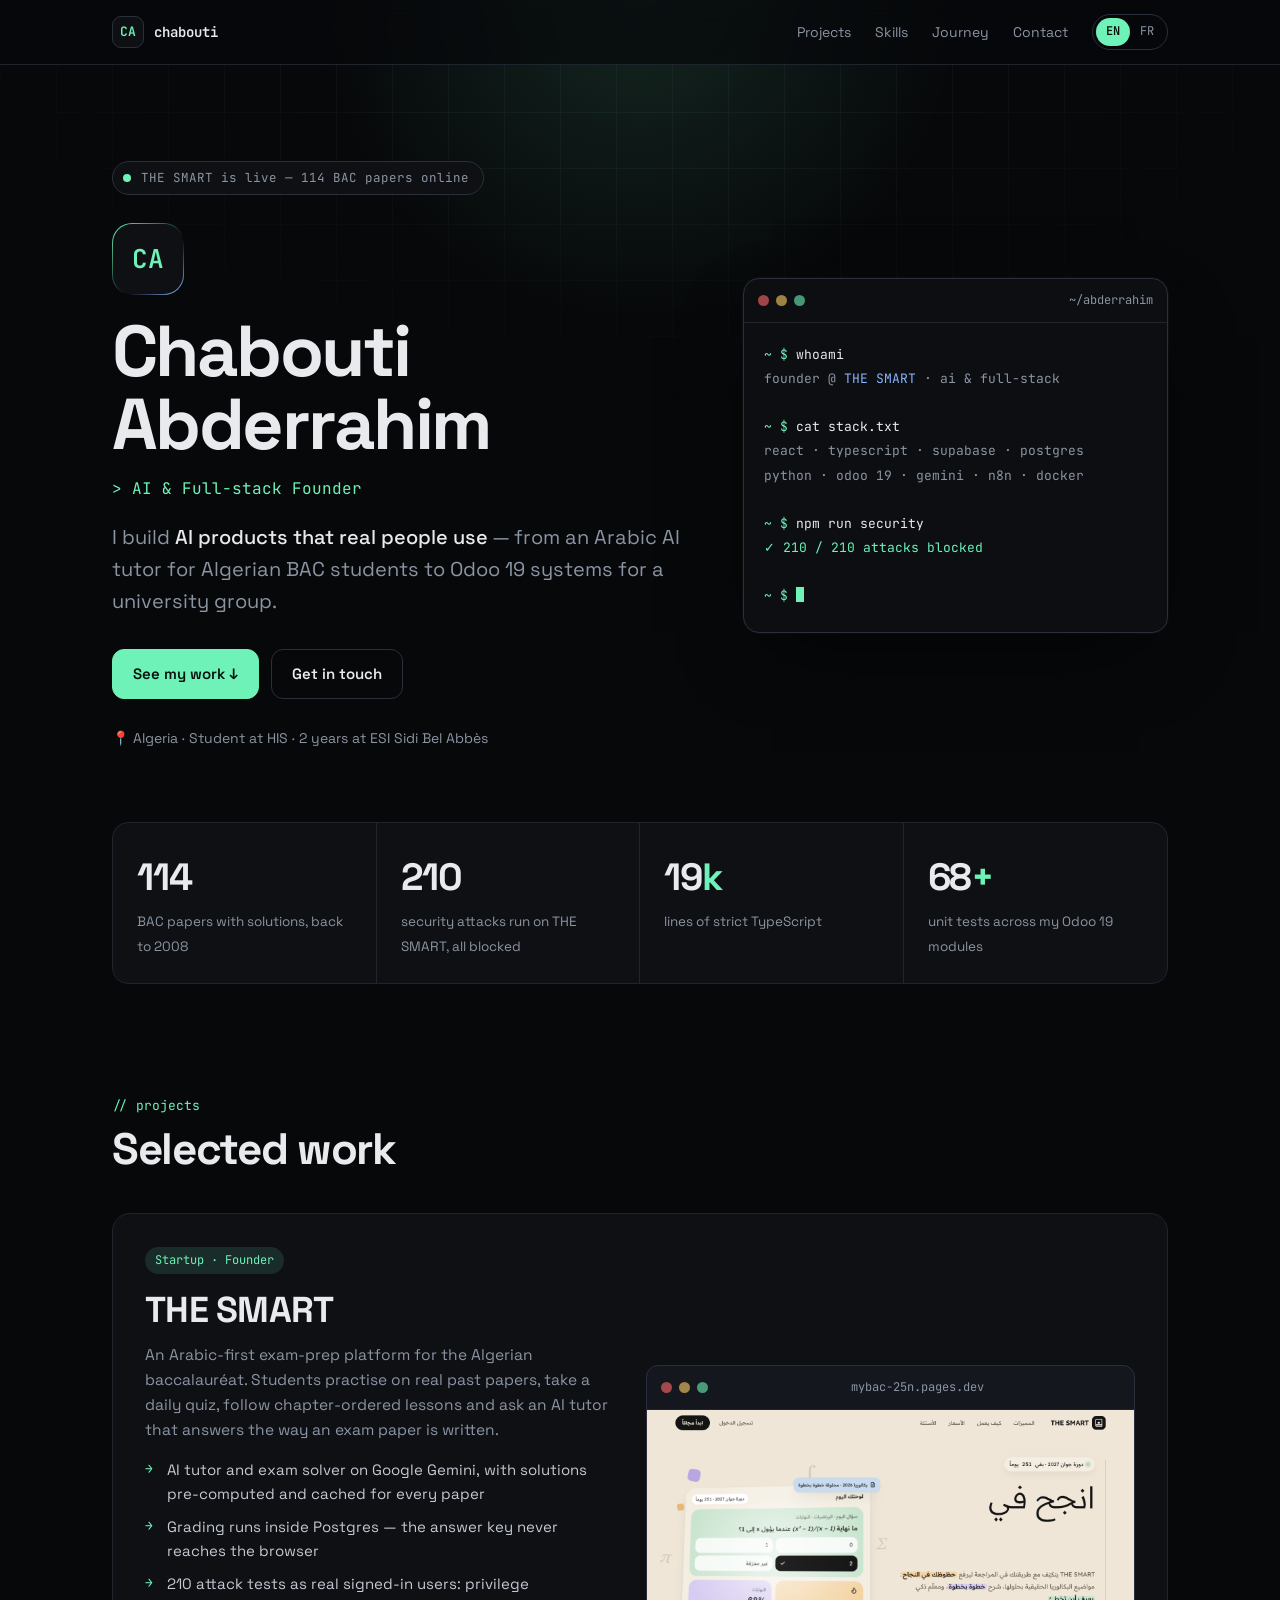
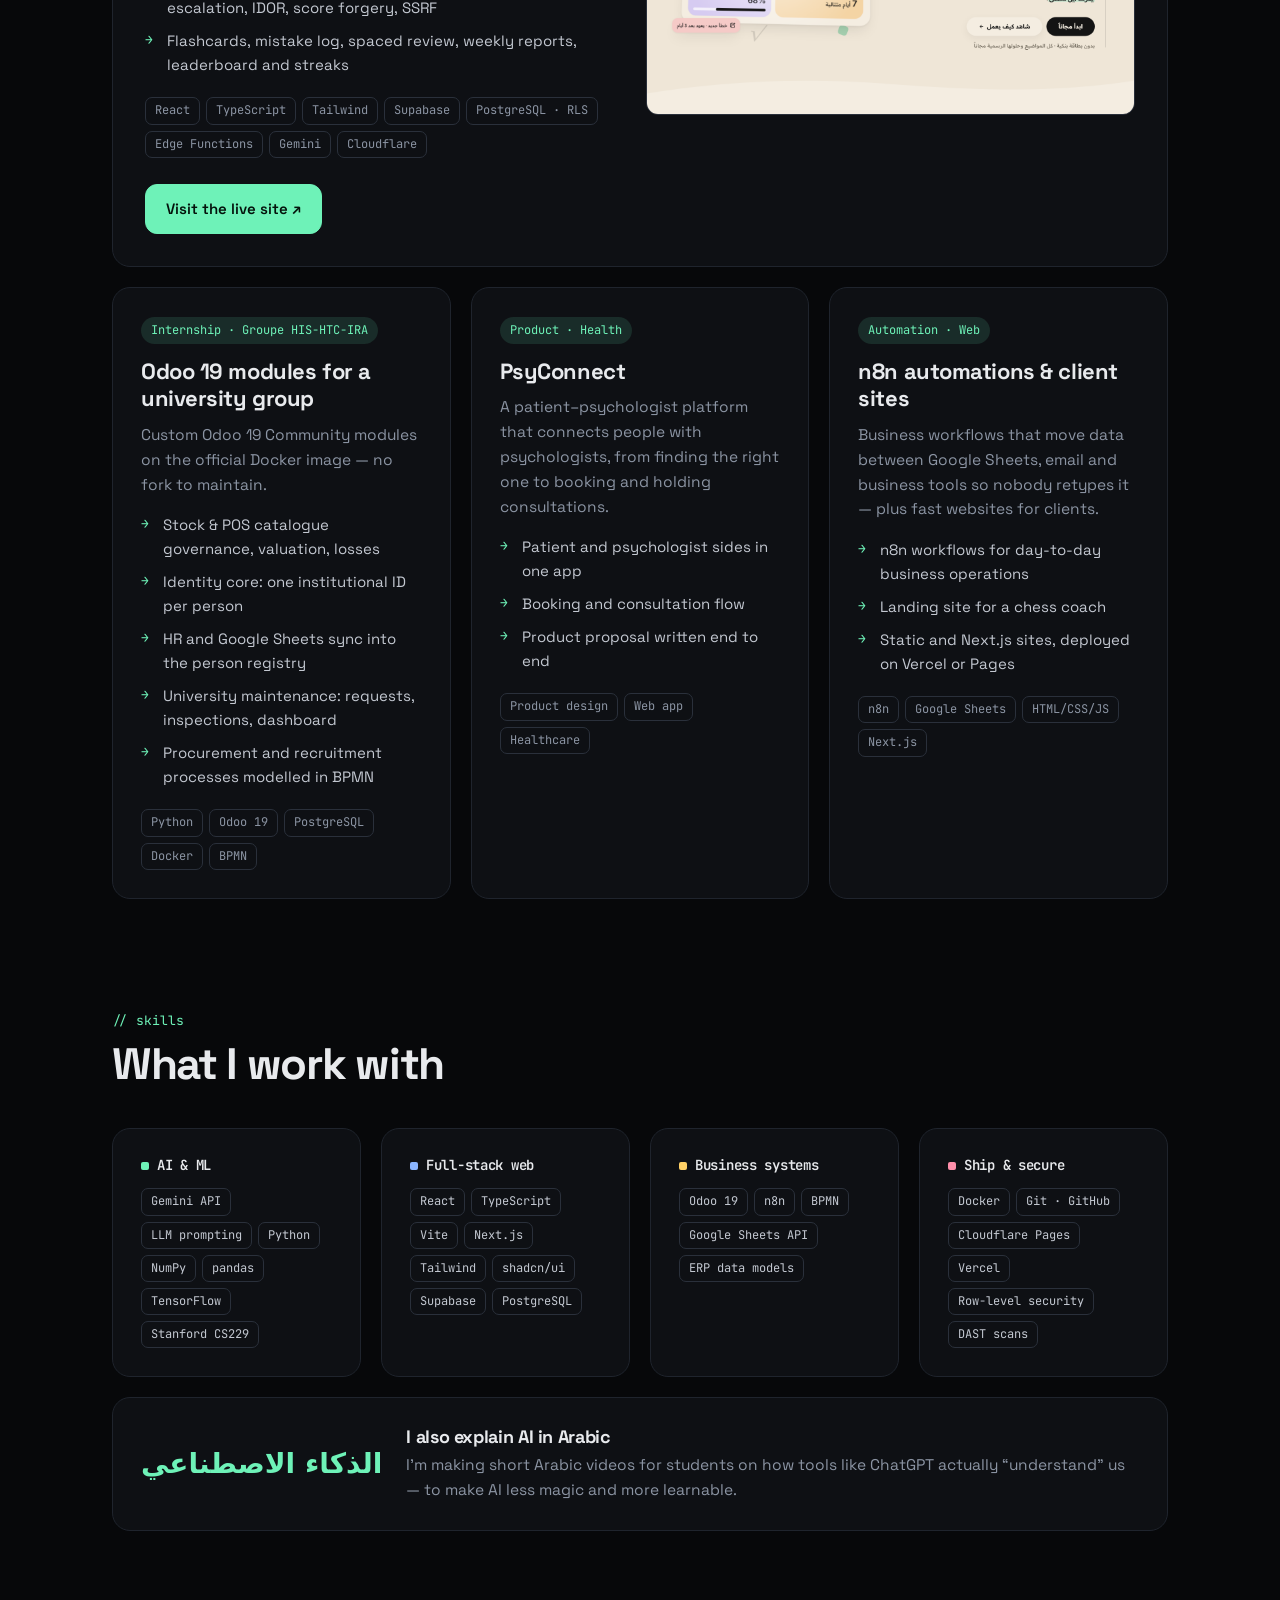
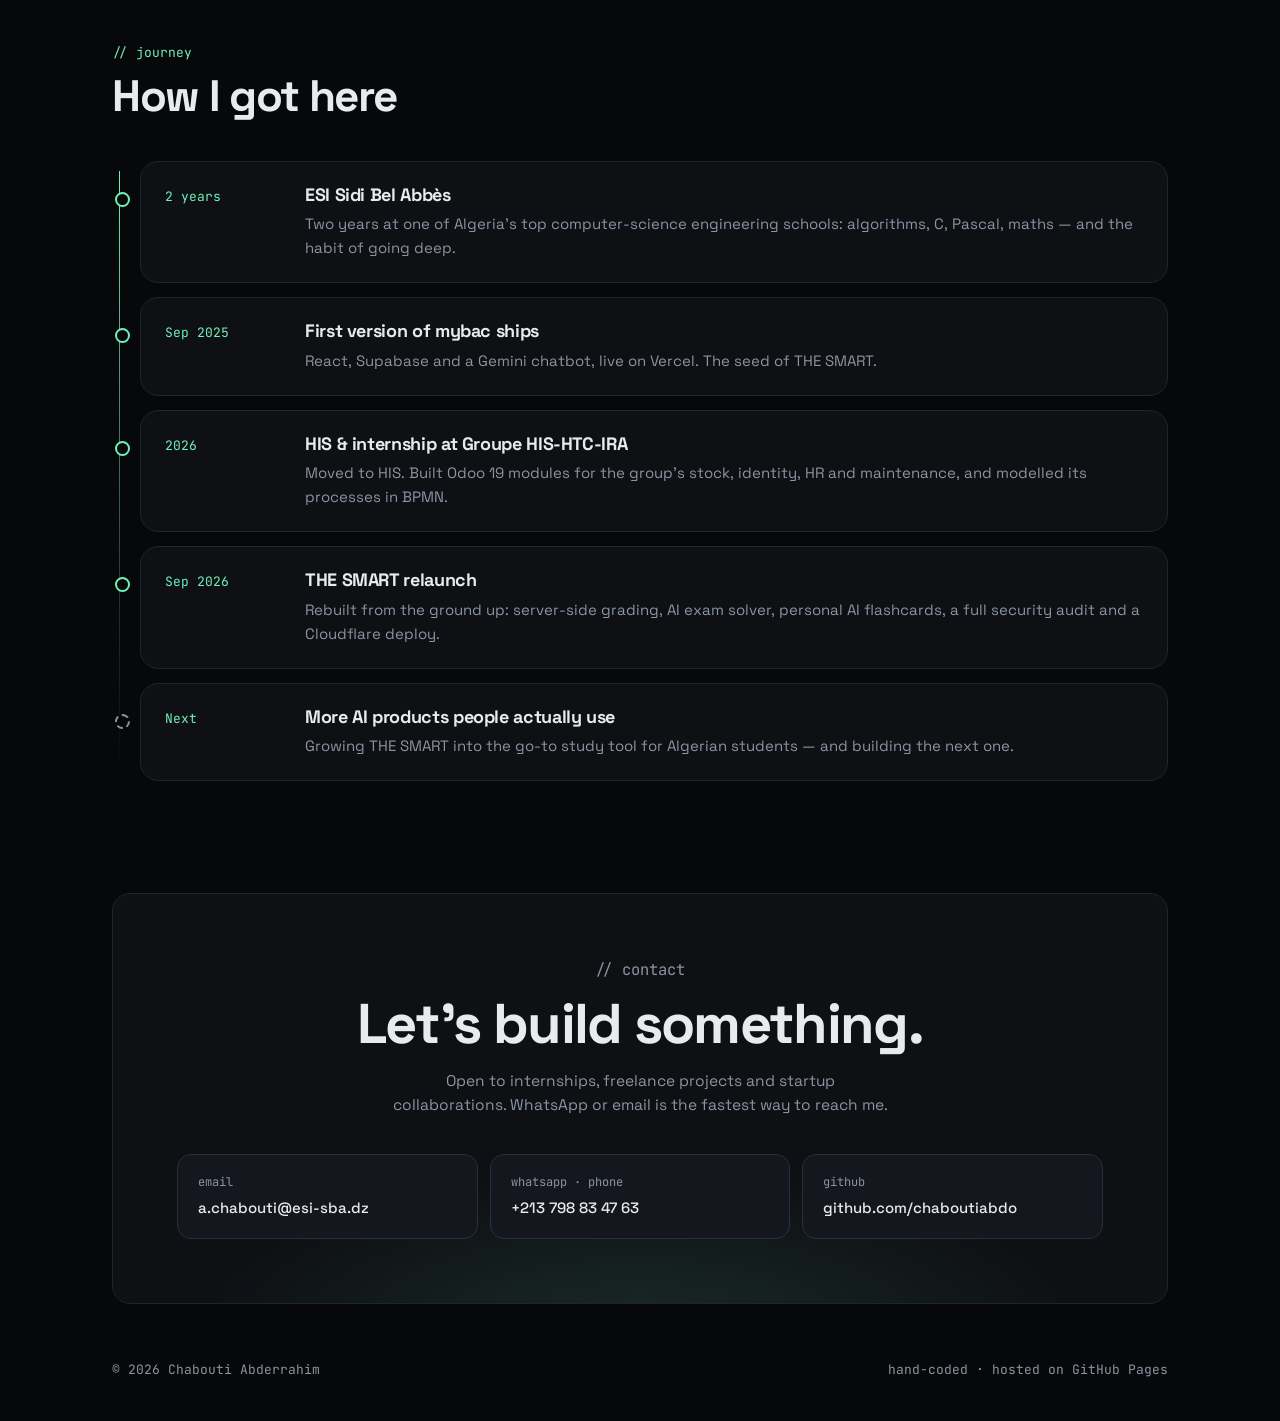
==== index.html @ 2758783c "Portfolio: AI & full-stack founder site (EN/FR) Co-Authored-By: Claude Opus 5.5 <noreply@anthropic.c" ====
<!doctype html>
<html lang="en">
<head>
<meta charset="utf-8">
<meta name="viewport" content="width=device-width, initial-scale=1">
<title>Chabouti Abderrahim — AI & Full-stack Founder</title>
<meta name="description" content="Chabouti Abderrahim — founder of THE SMART, an AI exam-prep platform for Algerian BAC students. Full-stack web, AI products and Odoo systems.">
<meta property="og:title" content="Chabouti Abderrahim — AI & Full-stack Founder">
<meta property="og:description" content="Founder of THE SMART. I build AI products that real people use.">
<meta property="og:type" content="website">
<meta name="theme-color" content="#07080a">
<link rel="icon" href="data:image/svg+xml,%3Csvg xmlns='http://www.w3.org/2000/svg' viewBox='0 0 64 64'%3E%3Crect width='64' height='64' rx='14' fill='%2307080a'/%3E%3Ctext x='50%25' y='56%25' text-anchor='middle' dominant-baseline='middle' font-family='monospace' font-weight='700' font-size='28' fill='%236ef2b8'%3ECA%3C/text%3E%3C/svg%3E">
<link rel="preconnect" href="https://fonts.googleapis.com">
<link rel="preconnect" href="https://fonts.gstatic.com" crossorigin>
<link href="https://fonts.googleapis.com/css2?family=JetBrains+Mono:wght@400;600&family=Space+Grotesk:wght@400;500;600;700&display=swap" rel="stylesheet">
<style>
:root{
  --bg:#07080a; --surface:#0e1014; --surface-2:#14171d; --line:#1f242d; --line-2:#2a303b;
  --text:#e8eaed; --muted:#8b94a3; --accent:#6ef2b8; --accent-dim:rgba(110,242,184,.12); --blue:#8ab4ff;
  --sans:"Space Grotesk",system-ui,sans-serif; --mono:"JetBrains Mono",ui-monospace,monospace;
}
*{box-sizing:border-box;margin:0;padding:0}
html{scroll-behavior:smooth;scroll-padding-top:80px}
body{background:var(--bg);color:var(--text);font-family:var(--sans);line-height:1.6;-webkit-font-smoothing:antialiased;overflow-x:hidden}
body::before{content:"";position:fixed;inset:0;z-index:-1;pointer-events:none;
  background-image:linear-gradient(var(--line) 1px,transparent 1px),linear-gradient(90deg,var(--line) 1px,transparent 1px);
  background-size:56px 56px;opacity:.35;mask-image:radial-gradient(ellipse 80% 60% at 50% 0%,#000 30%,transparent 75%)}
body::after{content:"";position:fixed;z-index:-1;pointer-events:none;width:720px;height:720px;top:-360px;left:50%;transform:translateX(-50%);
  background:radial-gradient(circle,rgba(110,242,184,.13),transparent 65%)}
a{color:inherit;text-decoration:none}
img{max-width:100%;height:auto;display:block}
:focus-visible{outline:2px solid var(--accent);outline-offset:3px;border-radius:6px}
.wrap{max-width:1120px;margin:0 auto;padding:0 clamp(16px,4vw,32px)}
.mono{font-family:var(--mono)}
.skip{position:absolute;left:-999px;top:8px;background:var(--accent);color:#000;padding:8px 12px;border-radius:8px;z-index:99}
.skip:focus{left:8px}

/* nav */
nav{position:sticky;top:0;z-index:50;backdrop-filter:blur(12px);background:rgba(7,8,10,.7);border-bottom:1px solid var(--line)}
nav .wrap{display:flex;align-items:center;gap:24px;height:64px}
.logo{display:flex;align-items:center;gap:10px;font-family:var(--mono);font-weight:600;font-size:14px}
.mark{display:grid;place-items:center;width:32px;height:32px;border-radius:9px;border:1px solid var(--line-2);background:var(--surface);color:var(--accent);font-family:var(--mono);font-weight:600;font-size:13px}
.links{display:flex;gap:24px;margin-left:auto;font-size:14px;color:var(--muted)}
.links a:hover{color:var(--text)}
.lang{display:flex;border:1px solid var(--line-2);border-radius:999px;padding:3px;font-family:var(--mono);font-size:12px}
.lang button{background:none;border:0;color:var(--muted);padding:4px 10px;border-radius:999px;cursor:pointer;font:inherit}
.lang button[aria-pressed="true"]{background:var(--accent);color:#04120b;font-weight:600}
@media (max-width:680px){.links{display:none}.lang{margin-left:auto}}

/* hero */
.hero{display:grid;grid-template-columns:1.15fr .85fr;gap:56px;align-items:center;padding:96px 0 72px}
.status{display:inline-flex;align-items:center;gap:10px;padding:6px 14px 6px 10px;border:1px solid var(--line-2);border-radius:999px;background:var(--surface);font-family:var(--mono);font-size:12.5px;color:var(--muted)}
.status:hover{border-color:var(--accent);color:var(--text)}
.dot{width:8px;height:8px;border-radius:50%;background:var(--accent);box-shadow:0 0 0 0 rgba(110,242,184,.6);animation:pulse 2s infinite}
@keyframes pulse{70%{box-shadow:0 0 0 8px rgba(110,242,184,0)}100%{box-shadow:0 0 0 0 rgba(110,242,184,0)}}
.monogram{width:72px;height:72px;border-radius:20px;display:grid;place-items:center;margin:28px 0 20px;font-family:var(--mono);font-weight:600;font-size:26px;color:var(--accent);
  background:linear-gradient(var(--surface),var(--surface)) padding-box,linear-gradient(135deg,var(--accent),transparent 60%,var(--blue)) border-box;border:1px solid transparent}
h1{font-size:clamp(40px,6.4vw,72px);line-height:1.02;letter-spacing:-.035em;font-weight:700}
.role{margin-top:14px;font-family:var(--mono);font-size:clamp(14px,1.6vw,16px);color:var(--accent)}
.lead{margin-top:20px;font-size:clamp(17px,1.9vw,20px);color:var(--muted);max-width:34em}
.lead strong{color:var(--text);font-weight:500}
.ctas{display:flex;flex-wrap:wrap;gap:12px;margin-top:32px}
.btn{display:inline-flex;align-items:center;gap:8px;padding:12px 20px;border-radius:12px;font-weight:600;font-size:15px;border:1px solid var(--line-2);transition:transform .15s,border-color .15s,background .15s}
.btn:hover{transform:translateY(-1px);border-color:var(--accent)}
.btn.primary{background:var(--accent);color:#04120b;border-color:var(--accent)}
.btn.primary:hover{background:#8ff7c9}
.meta{margin-top:28px;font-size:14px;color:var(--muted);display:flex;align-items:center;gap:8px}

.term{border:1px solid var(--line-2);border-radius:16px;background:rgba(14,16,20,.85);box-shadow:0 30px 80px -30px rgba(0,0,0,.8),0 0 0 1px rgba(110,242,184,.04);overflow:hidden}
.bar{display:flex;align-items:center;gap:7px;padding:12px 14px;border-bottom:1px solid var(--line);font-family:var(--mono);font-size:12px;color:var(--muted)}
.bar i{width:11px;height:11px;border-radius:50%;background:var(--line-2)}
.bar i:first-child{background:#ff6b6b99}.bar i:nth-child(2){background:#ffd16699}.bar i:nth-child(3){background:#6ef2b899}
.bar span{margin-left:auto}
.term pre{padding:20px 20px 24px;font-family:var(--mono);font-size:13px;line-height:1.85;white-space:pre-wrap;color:var(--muted)}
.term .p{color:var(--accent)} .term .o{color:var(--text)} .term .ok{color:var(--accent)} .term .b{color:var(--blue)}
.cursor{display:inline-block;width:8px;height:15px;background:var(--accent);vertical-align:-2px;animation:blink 1s steps(1) infinite}
@keyframes blink{50%{opacity:0}}
@media (max-width:900px){.hero{grid-template-columns:1fr;gap:40px;padding:56px 0 48px}}

/* stats */
.stats{display:grid;grid-template-columns:repeat(4,1fr);border:1px solid var(--line);border-radius:16px;background:var(--surface);overflow:hidden}
.stat{padding:24px;border-right:1px solid var(--line)}
.stat:last-child{border-right:0}
.stat b{display:block;font-size:clamp(28px,3.6vw,38px);letter-spacing:-.03em;font-weight:700}
.stat b em{font-style:normal;color:var(--accent)}
.stat span{font-size:13.5px;color:var(--muted)}
@media (max-width:760px){.stats{grid-template-columns:1fr 1fr}.stat:nth-child(2){border-right:0}.stat:nth-child(-n+2){border-bottom:1px solid var(--line)}}

/* sections */
section{padding:112px 0 0}
.kicker{font-family:var(--mono);font-size:13px;color:var(--accent)}
h2{font-size:clamp(30px,4vw,44px);letter-spacing:-.03em;line-height:1.1;margin:8px 0 40px;font-weight:700}
.card{position:relative;border:1px solid var(--line);border-radius:18px;background:var(--surface);padding:28px;transition:border-color .2s}
.card:hover{border-color:var(--line-2)}
.card::before{content:"";position:absolute;inset:0;border-radius:inherit;pointer-events:none;opacity:0;transition:opacity .3s;
  background:radial-gradient(420px circle at var(--mx,50%) var(--my,50%),rgba(110,242,184,.07),transparent 45%)}
.card:hover::before{opacity:1}
.tag{display:inline-block;font-family:var(--mono);font-size:12px;color:var(--accent);background:var(--accent-dim);padding:4px 10px;border-radius:999px}
.card h3{font-size:22px;letter-spacing:-.02em;margin:14px 0 10px;line-height:1.25}
.card p{color:var(--muted);font-size:15.5px}
.card ul{list-style:none;margin-top:16px;display:grid;gap:9px}
.card li{position:relative;padding-left:22px;font-size:15px;color:#c3c8d1}
.card li::before{content:"→";position:absolute;left:0;color:var(--accent);font-family:var(--mono);font-size:13px;top:1px}
.chips{display:flex;flex-wrap:wrap;gap:6px;margin-top:20px}
.chips span{font-family:var(--mono);font-size:12px;color:var(--muted);border:1px solid var(--line-2);padding:3px 9px;border-radius:7px}

.featured{display:grid;grid-template-columns:1fr 1.05fr;gap:36px;padding:32px;margin-bottom:20px}
.featured h3{font-size:clamp(28px,3.4vw,36px)}
.featured .btn{margin-top:26px}
.shot{border:1px solid var(--line-2);border-radius:12px;overflow:hidden;background:var(--surface-2);align-self:center;transition:transform .3s}
.featured:hover .shot{transform:translateY(-4px)}
.shot .bar span{margin:0 auto}
.grid3{display:grid;grid-template-columns:repeat(3,1fr);gap:20px}
@media (max-width:960px){.featured{grid-template-columns:1fr;padding:24px}.grid3{grid-template-columns:1fr}}
@media (min-width:640px) and (max-width:960px){.grid3{grid-template-columns:1fr 1fr}.grid3 .card:first-child{grid-column:1/-1}}

/* skills */
.skills{display:grid;grid-template-columns:repeat(4,1fr);gap:20px}
.skills h3{font-family:var(--mono);font-size:14px;font-weight:600;color:var(--text);margin:0 0 14px;display:flex;align-items:center;gap:8px}
.skills h3::before{content:"";width:8px;height:8px;border-radius:2px;background:var(--accent)}
.skills .card:nth-child(2) h3::before{background:var(--blue)}
.skills .card:nth-child(3) h3::before{background:#ffd166}
.skills .card:nth-child(4) h3::before{background:#ff8fab}
.skills .chips{margin-top:0}
.skills .chips span{color:#c3c8d1}
.content{margin-top:20px;display:flex;gap:24px;align-items:center}
.content .ar{font-size:28px;font-weight:600;color:var(--accent);white-space:nowrap;font-family:system-ui,sans-serif}
.content h3{margin:0 0 4px;font-size:18px}
@media (max-width:960px){.skills{grid-template-columns:1fr 1fr}}
@media (max-width:560px){.skills{grid-template-columns:1fr}.content{flex-direction:column;align-items:flex-start;gap:12px}}

/* journey */
.timeline{position:relative;display:grid;gap:14px;padding-left:28px}
.timeline::before{content:"";position:absolute;left:7px;top:10px;bottom:10px;width:1px;background:linear-gradient(var(--accent),var(--line-2) 70%,transparent)}
.step{position:relative;display:grid;grid-template-columns:120px 1fr;gap:20px;padding:22px 24px}
.step::after{content:"";position:absolute;left:-26px;top:30px;width:11px;height:11px;border-radius:50%;background:var(--bg);border:2px solid var(--accent)}
.step.next::after{border-style:dashed;border-color:var(--muted)}
.when{font-family:var(--mono);font-size:13px;color:var(--accent);padding-top:3px}
.step h3{margin:0 0 6px;font-size:18px}
.step p{font-size:15px}
@media (max-width:640px){.step{grid-template-columns:1fr;gap:4px;padding:20px}}

/* contact */
.cta{text-align:center;padding:64px clamp(20px,5vw,64px);overflow:hidden}
.cta::after{content:"";position:absolute;inset:auto 0 -60% 0;height:100%;background:radial-gradient(ellipse at center,rgba(110,242,184,.12),transparent 60%);pointer-events:none}
.cta h2{margin:10px 0 14px;font-size:clamp(34px,5vw,56px)}
.cta > p{max-width:32em;margin:0 auto}
.contacts{display:grid;grid-template-columns:repeat(3,1fr);gap:12px;margin-top:36px;position:relative;z-index:1}
.contacts a{display:flex;flex-direction:column;align-items:flex-start;gap:4px;padding:18px 20px;border:1px solid var(--line-2);border-radius:14px;background:var(--surface-2);text-align:left;transition:border-color .15s,transform .15s}
.contacts a:hover{border-color:var(--accent);transform:translateY(-2px)}
.contacts small{font-family:var(--mono);font-size:12px;color:var(--muted)}
.contacts b{font-weight:500;font-size:15px;word-break:break-all}
@media (max-width:760px){.contacts{grid-template-columns:1fr}}
footer{padding:56px 0 40px;color:var(--muted);font-size:13px;font-family:var(--mono);display:flex;justify-content:space-between;gap:16px;flex-wrap:wrap}

/* reveal */
.js .reveal{opacity:0;transform:translateY(18px);transition:opacity .7s ease,transform .7s ease}
.js .reveal.in{opacity:1;transform:none}
@media (prefers-reduced-motion:reduce){*,*::before,*::after{animation:none!important;transition:none!important}html{scroll-behavior:auto}.js .reveal{opacity:1;transform:none}}
</style>
</head>
<body>
<a class="skip" href="#main">Skip to content</a>

<nav>
  <div class="wrap">
    <a class="logo" href="#top"><span class="mark">CA</span>chabouti</a>
    <div class="links">
      <a href="#projects" data-i18n="nav.projects">Projects</a>
      <a href="#skills" data-i18n="nav.skills">Skills</a>
      <a href="#journey" data-i18n="nav.journey">Journey</a>
      <a href="#contact" data-i18n="nav.contact">Contact</a>
    </div>
    <div class="lang" role="group" aria-label="Language">
      <button type="button" data-lang="en" aria-pressed="true">EN</button>
      <button type="button" data-lang="fr" aria-pressed="false">FR</button>
    </div>
  </div>
</nav>

<main id="main" class="wrap">
  <header class="hero" id="top">
    <div>
      <a class="status" href="https://mybac-25n.pages.dev/" target="_blank" rel="noopener"><span class="dot"></span><span data-i18n="hero.status">THE SMART is live — 114 BAC papers online</span></a>
      <div class="monogram" aria-hidden="true">CA</div>
      <h1>Chabouti<br>Abderrahim</h1>
      <p class="role" data-i18n="hero.role">&gt; AI &amp; Full-stack Founder</p>
      <p class="lead" data-i18n="hero.lead">I build <strong>AI products that real people use</strong> — from an Arabic AI tutor for Algerian BAC students to Odoo 19 systems for a university group.</p>
      <div class="ctas">
        <a class="btn primary" href="#projects" data-i18n="hero.cta1">See my work ↓</a>
        <a class="btn" href="#contact" data-i18n="hero.cta2">Get in touch</a>
      </div>
      <p class="meta" data-i18n="hero.meta">📍 Algeria · Student at HIS · 2 years at ESI Sidi Bel Abbès</p>
    </div>

    <div class="term reveal" aria-label="Terminal summary">
      <div class="bar"><i></i><i></i><i></i><span>~/abderrahim</span></div>
<pre><span class="p">~ $</span> <span class="o">whoami</span>
founder @ <span class="b">THE SMART</span> · ai &amp; full-stack

<span class="p">~ $</span> <span class="o">cat stack.txt</span>
react · typescript · supabase · postgres
python · odoo 19 · gemini · n8n · docker

<span class="p">~ $</span> <span class="o">npm run security</span>
<span class="ok">✓ 210 / 210 attacks blocked</span>

<span class="p">~ $</span> <span class="cursor"></span></pre>
    </div>
  </header>

  <div class="stats reveal">
    <div class="stat"><b>114</b><span data-i18n="stat.papers">BAC papers with solutions, back to 2008</span></div>
    <div class="stat"><b>210</b><span data-i18n="stat.attacks">security attacks run on THE SMART, all blocked</span></div>
    <div class="stat"><b>19<em>k</em></b><span data-i18n="stat.lines">lines of strict TypeScript</span></div>
    <div class="stat"><b>68<em>+</em></b><span data-i18n="stat.tests">unit tests across my Odoo 19 modules</span></div>
  </div>

  <section id="projects">
    <p class="kicker">// projects</p>
    <h2 data-i18n="projects.title">Selected work</h2>

    <article class="card featured reveal">
      <div>
        <span class="tag" data-i18n="smart.tag">Startup · Founder</span>
        <h3>THE SMART</h3>
        <p data-i18n="smart.desc">An Arabic-first exam-prep platform for the Algerian baccalauréat. Students practise on real past papers, take a daily quiz, follow chapter-ordered lessons and ask an AI tutor that answers the way an exam paper is written.</p>
        <ul>
          <li data-i18n="smart.b1">AI tutor and exam solver on Google Gemini, with solutions pre-computed and cached for every paper</li>
          <li data-i18n="smart.b2">Grading runs inside Postgres — the answer key never reaches the browser</li>
          <li data-i18n="smart.b3">210 attack tests as real signed-in users: privilege escalation, IDOR, score forgery, SSRF</li>
          <li data-i18n="smart.b4">Flashcards, mistake log, spaced review, weekly reports, leaderboard and streaks</li>
        </ul>
        <div class="chips"><span>React</span><span>TypeScript</span><span>Tailwind</span><span>Supabase</span><span>PostgreSQL · RLS</span><span>Edge Functions</span><span>Gemini</span><span>Cloudflare</span></div>
        <a class="btn primary" href="https://mybac-25n.pages.dev/" target="_blank" rel="noopener" data-i18n="smart.cta">Visit the live site ↗</a>
      </div>
      <a class="shot" href="https://mybac-25n.pages.dev/" target="_blank" rel="noopener" aria-label="THE SMART live site">
        <div class="bar"><i></i><i></i><i></i><span>mybac-25n.pages.dev</span></div>
        <img src="assets/the-smart.png" width="1440" height="900" loading="lazy" alt="THE SMART landing page in Arabic, showing a daily maths question, a progress card and a 7-day streak">
      </a>
    </article>

    <div class="grid3">
      <article class="card reveal">
        <span class="tag" data-i18n="odoo.tag">Internship · Groupe HIS-HTC-IRA</span>
        <h3 data-i18n="odoo.title">Odoo 19 modules for a university group</h3>
        <p data-i18n="odoo.desc">Custom Odoo 19 Community modules on the official Docker image — no fork to maintain.</p>
        <ul>
          <li data-i18n="odoo.b1">Stock &amp; POS catalogue governance, valuation, losses</li>
          <li data-i18n="odoo.b2">Identity core: one institutional ID per person</li>
          <li data-i18n="odoo.b3">HR and Google Sheets sync into the person registry</li>
          <li data-i18n="odoo.b4">University maintenance: requests, inspections, dashboard</li>
          <li data-i18n="odoo.b5">Procurement and recruitment processes modelled in BPMN</li>
        </ul>
        <div class="chips"><span>Python</span><span>Odoo 19</span><span>PostgreSQL</span><span>Docker</span><span>BPMN</span></div>
      </article>

      <article class="card reveal">
        <span class="tag" data-i18n="psy.tag">Product · Health</span>
        <h3>PsyConnect</h3>
        <p data-i18n="psy.desc">A patient–psychologist platform that connects people with psychologists, from finding the right one to booking and holding consultations.</p>
        <ul>
          <li data-i18n="psy.b1">Patient and psychologist sides in one app</li>
          <li data-i18n="psy.b2">Booking and consultation flow</li>
          <li data-i18n="psy.b3">Product proposal written end to end</li>
        </ul>
        <div class="chips"><span>Product design</span><span>Web app</span><span>Healthcare</span></div>
      </article>

      <article class="card reveal">
        <span class="tag" data-i18n="auto.tag">Automation · Web</span>
        <h3 data-i18n="auto.title">n8n automations &amp; client sites</h3>
        <p data-i18n="auto.desc">Business workflows that move data between Google Sheets, email and business tools so nobody retypes it — plus fast websites for clients.</p>
        <ul>
          <li data-i18n="auto.b1">n8n workflows for day-to-day business operations</li>
          <li data-i18n="auto.b2">Landing site for a chess coach</li>
          <li data-i18n="auto.b3">Static and Next.js sites, deployed on Vercel or Pages</li>
        </ul>
        <div class="chips"><span>n8n</span><span>Google Sheets</span><span>HTML/CSS/JS</span><span>Next.js</span></div>
      </article>
    </div>
  </section>

  <section id="skills">
    <p class="kicker">// skills</p>
    <h2 data-i18n="skills.title">What I work with</h2>
    <div class="skills">
      <div class="card reveal"><h3 data-i18n="skills.ai">AI &amp; ML</h3><div class="chips"><span>Gemini API</span><span>LLM prompting</span><span>Python</span><span>NumPy</span><span>pandas</span><span>TensorFlow</span><span>Stanford CS229</span></div></div>
      <div class="card reveal"><h3 data-i18n="skills.web">Full-stack web</h3><div class="chips"><span>React</span><span>TypeScript</span><span>Vite</span><span>Next.js</span><span>Tailwind</span><span>shadcn/ui</span><span>Supabase</span><span>PostgreSQL</span></div></div>
      <div class="card reveal"><h3 data-i18n="skills.biz">Business systems</h3><div class="chips"><span>Odoo 19</span><span>n8n</span><span>BPMN</span><span>Google Sheets API</span><span>ERP data models</span></div></div>
      <div class="card reveal"><h3 data-i18n="skills.ship">Ship &amp; secure</h3><div class="chips"><span>Docker</span><span>Git · GitHub</span><span>Cloudflare Pages</span><span>Vercel</span><span>Row-level security</span><span>DAST scans</span></div></div>
    </div>
    <div class="card content reveal">
      <span class="ar" lang="ar">الذكاء الاصطناعي</span>
      <div>
        <h3 data-i18n="content.title">I also explain AI in Arabic</h3>
        <p data-i18n="content.desc">I’m making short Arabic videos for students on how tools like ChatGPT actually “understand” us — to make AI less magic and more learnable.</p>
      </div>
    </div>
  </section>

  <section id="journey">
    <p class="kicker">// journey</p>
    <h2 data-i18n="journey.title">How I got here</h2>
    <div class="timeline">
      <div class="card step reveal"><span class="when" data-i18n="j1.when">2 years</span><div><h3>ESI Sidi Bel Abbès</h3><p data-i18n="j1.desc">Two years at one of Algeria’s top computer-science engineering schools: algorithms, C, Pascal, maths — and the habit of going deep.</p></div></div>
      <div class="card step reveal"><span class="when" data-i18n="j2.when">Sep 2025</span><div><h3 data-i18n="j2.title">First version of mybac ships</h3><p data-i18n="j2.desc">React, Supabase and a Gemini chatbot, live on Vercel. The seed of THE SMART.</p></div></div>
      <div class="card step reveal"><span class="when">2026</span><div><h3 data-i18n="j3.title">HIS &amp; internship at Groupe HIS-HTC-IRA</h3><p data-i18n="j3.desc">Moved to HIS. Built Odoo 19 modules for the group’s stock, identity, HR and maintenance, and modelled its processes in BPMN.</p></div></div>
      <div class="card step reveal"><span class="when" data-i18n="j4.when">Sep 2026</span><div><h3 data-i18n="j4.title">THE SMART relaunch</h3><p data-i18n="j4.desc">Rebuilt from the ground up: server-side grading, AI exam solver, personal AI flashcards, a full security audit and a Cloudflare deploy.</p></div></div>
      <div class="card step next reveal"><span class="when" data-i18n="j5.when">Next</span><div><h3 data-i18n="j5.title">More AI products people actually use</h3><p data-i18n="j5.desc">Growing THE SMART into the go-to study tool for Algerian students — and building the next one.</p></div></div>
    </div>
  </section>

  <section id="contact">
    <div class="card cta reveal">
      <p class="kicker">// contact</p>
      <h2 data-i18n="contact.title">Let’s build something.</h2>
      <p data-i18n="contact.desc">Open to internships, freelance projects and startup collaborations. WhatsApp or email is the fastest way to reach me.</p>
      <div class="contacts">
        <a href="mailto:a.chabouti@esi-sba.dz"><small>email</small><b>a.chabouti@esi-sba.dz</b></a>
        <a href="https://wa.me/213798834763" target="_blank" rel="noopener"><small>whatsapp · phone</small><b>+213 798 83 47 63</b></a>
        <a href="https://github.com/chaboutiabdo" target="_blank" rel="noopener"><small>github</small><b>github.com/chaboutiabdo</b></a>
      </div>
    </div>
  </section>

  <footer>
    <span>© 2026 Chabouti Abderrahim</span>
    <span data-i18n="footer">hand-coded · hosted on GitHub Pages</span>
  </footer>
</main>

<script>
document.documentElement.classList.add("js");

const FR = {
  "nav.projects": "Projets", "nav.skills": "Compétences", "nav.journey": "Parcours", "nav.contact": "Contact",
  "hero.status": "THE SMART est en ligne — 114 sujets du BAC",
  "hero.role": "&gt; Fondateur · IA &amp; Full-stack",
  "hero.lead": "Je construis des <strong>produits IA utilisés par de vraies personnes</strong> — d’un tuteur IA en arabe pour les bacheliers algériens aux modules Odoo 19 d’un groupe universitaire.",
  "hero.cta1": "Voir mes projets ↓", "hero.cta2": "Me contacter",
  "hero.meta": "📍 Algérie · Étudiant à HIS · 2 ans à l’ESI Sidi Bel Abbès",
  "stat.papers": "sujets du BAC corrigés, depuis 2008",
  "stat.attacks": "attaques testées sur THE SMART, toutes bloquées",
  "stat.lines": "lignes de TypeScript strict",
  "stat.tests": "tests unitaires sur mes modules Odoo 19",
  "projects.title": "Projets choisis",
  "smart.tag": "Startup · Fondateur",
  "smart.desc": "Plateforme de préparation au baccalauréat algérien, pensée d’abord en arabe. Les élèves s’entraînent sur de vrais sujets, font un quiz quotidien, suivent des cours rangés par chapitre et interrogent un tuteur IA qui répond comme une copie d’examen.",
  "smart.b1": "Tuteur IA et solveur d’examens avec Google Gemini, solutions pré-calculées et mises en cache pour chaque sujet",
  "smart.b2": "La correction s’exécute dans Postgres — le corrigé n’atteint jamais le navigateur",
  "smart.b3": "210 tests d’attaque en tant que vrais utilisateurs : élévation de privilèges, IDOR, falsification de score, SSRF",
  "smart.b4": "Flashcards, carnet d’erreurs, révision espacée, rapports hebdomadaires, classement et séries",
  "smart.cta": "Voir le site en ligne ↗",
  "odoo.tag": "Stage · Groupe HIS-HTC-IRA",
  "odoo.title": "Modules Odoo 19 pour un groupe universitaire",
  "odoo.desc": "Modules Odoo 19 Community sur l’image Docker officielle — aucun fork à maintenir.",
  "odoo.b1": "Gouvernance du catalogue stock &amp; PDV, valorisation, pertes",
  "odoo.b2": "Socle identité : un matricule unique par personne",
  "odoo.b3": "RH et synchronisation Google Sheets vers le référentiel personnes",
  "odoo.b4": "Maintenance universitaire : demandes, inspections, tableau de bord",
  "odoo.b5": "Processus achats et recrutement modélisés en BPMN",
  "psy.tag": "Produit · Santé",
  "psy.desc": "Une plateforme patients–psychologues qui met les gens en relation avec un psychologue, de la recherche du bon praticien à la prise de rendez-vous et aux consultations.",
  "psy.b1": "Espace patient et espace psychologue dans une seule app",
  "psy.b2": "Parcours de réservation et de consultation",
  "psy.b3": "Proposition produit rédigée de bout en bout",
  "auto.tag": "Automatisation · Web",
  "auto.title": "Automatisations n8n &amp; sites clients",
  "auto.desc": "Des workflows qui font circuler les données entre Google Sheets, l’e-mail et les outils métier, pour que personne ne les ressaisisse — et des sites rapides pour des clients.",
  "auto.b1": "Workflows n8n pour les opérations quotidiennes",
  "auto.b2": "Site vitrine pour un coach d’échecs",
  "auto.b3": "Sites statiques et Next.js, déployés sur Vercel ou Pages",
  "skills.title": "Mes outils",
  "skills.ai": "IA &amp; ML", "skills.web": "Web full-stack", "skills.biz": "Systèmes métier", "skills.ship": "Livrer &amp; sécuriser",
  "content.title": "J’explique aussi l’IA en arabe",
  "content.desc": "Je prépare de courtes vidéos en arabe pour les étudiants sur la façon dont des outils comme ChatGPT nous « comprennent » — pour rendre l’IA moins magique et plus accessible.",
  "journey.title": "Mon parcours",
  "j1.when": "2 ans",
  "j1.desc": "Deux ans dans l’une des meilleures écoles d’ingénieurs en informatique d’Algérie : algorithmique, C, Pascal, maths — et l’habitude d’aller au fond des choses.",
  "j2.when": "Sept. 2025",
  "j2.title": "Première version de mybac en ligne",
  "j2.desc": "React, Supabase et un chatbot Gemini, en ligne sur Vercel. La graine de THE SMART.",
  "j3.title": "HIS &amp; stage au Groupe HIS-HTC-IRA",
  "j3.desc": "Passage à HIS. Développement de modules Odoo 19 pour le stock, l’identité, les RH et la maintenance du groupe, et modélisation de ses processus en BPMN.",
  "j4.when": "Sept. 2026",
  "j4.title": "Relance de THE SMART",
  "j4.desc": "Reconstruit de zéro : correction côté serveur, solveur d’examens IA, flashcards IA personnelles, audit de sécurité complet et déploiement Cloudflare.",
  "j5.when": "Ensuite",
  "j5.title": "D’autres produits IA vraiment utilisés",
  "j5.desc": "Faire de THE SMART l’outil de révision de référence des élèves algériens — et construire le suivant.",
  "contact.title": "Construisons quelque chose.",
  "contact.desc": "Ouvert aux stages, missions freelance et collaborations startup. WhatsApp ou e-mail : c’est le plus rapide.",
  "footer": "codé à la main · hébergé sur GitHub Pages"
};

const nodes = document.querySelectorAll("[data-i18n]");
const EN = {};
nodes.forEach(el => EN[el.dataset.i18n] = el.innerHTML);

function setLang(lang) {
  const dict = lang === "fr" ? FR : EN;
  nodes.forEach(el => { const t = dict[el.dataset.i18n]; if (t != null) el.innerHTML = t; });
  document.documentElement.lang = lang;
  document.querySelectorAll("[data-lang]").forEach(b => b.setAttribute("aria-pressed", b.dataset.lang === lang));
  try { localStorage.setItem("lang", lang); } catch (e) {}
}
document.querySelectorAll("[data-lang]").forEach(b => b.addEventListener("click", () => setLang(b.dataset.lang)));
let saved = null;
try { saved = localStorage.getItem("lang"); } catch (e) {}
setLang(saved || ((navigator.language || "").toLowerCase().startsWith("fr") ? "fr" : "en"));

// cursor glow on cards
document.querySelectorAll(".card").forEach(c => c.addEventListener("pointermove", e => {
  const r = c.getBoundingClientRect();
  c.style.setProperty("--mx", e.clientX - r.left + "px");
  c.style.setProperty("--my", e.clientY - r.top + "px");
}));

// reveal on scroll
const io = new IntersectionObserver(es => es.forEach(e => {
  if (e.isIntersecting) { e.target.classList.add("in"); io.unobserve(e.target); }
}), { threshold: 0.12 });
document.querySelectorAll(".reveal").forEach(el => io.observe(el));
</script>
</body>
</html>
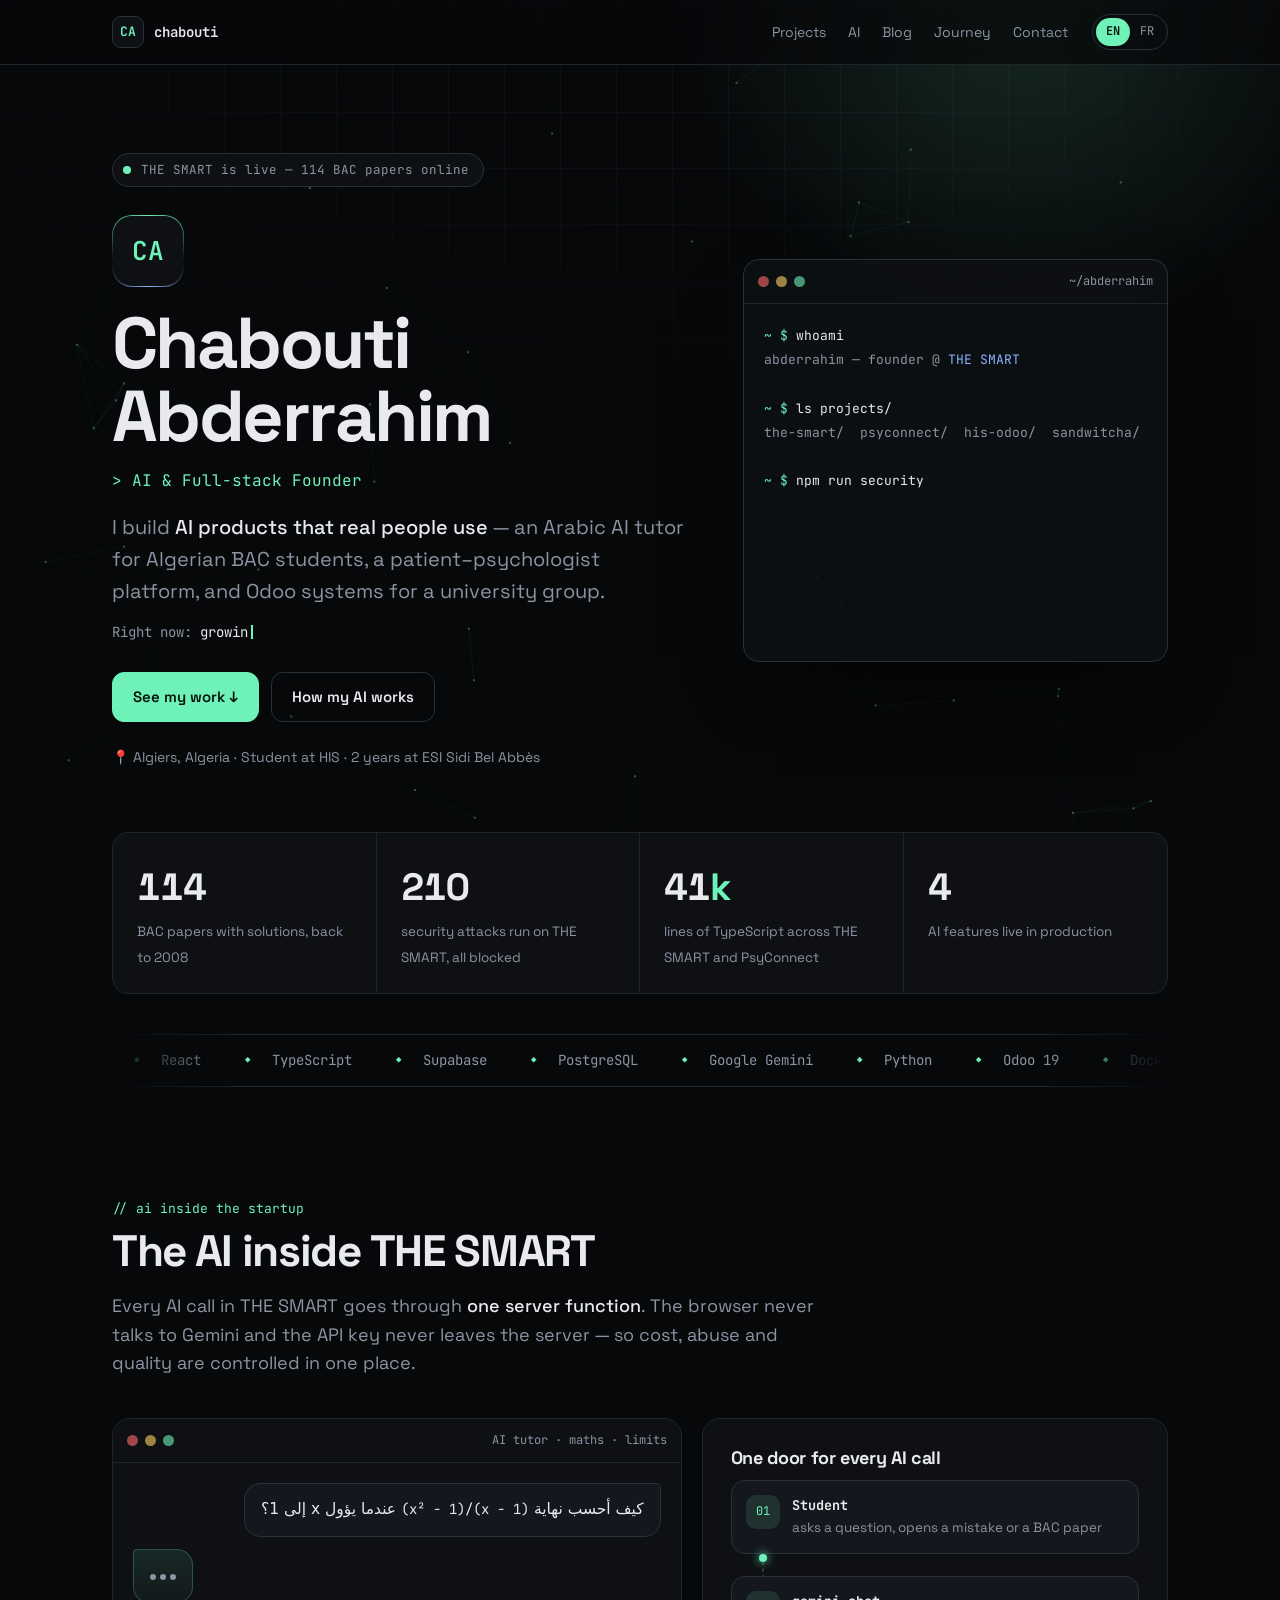
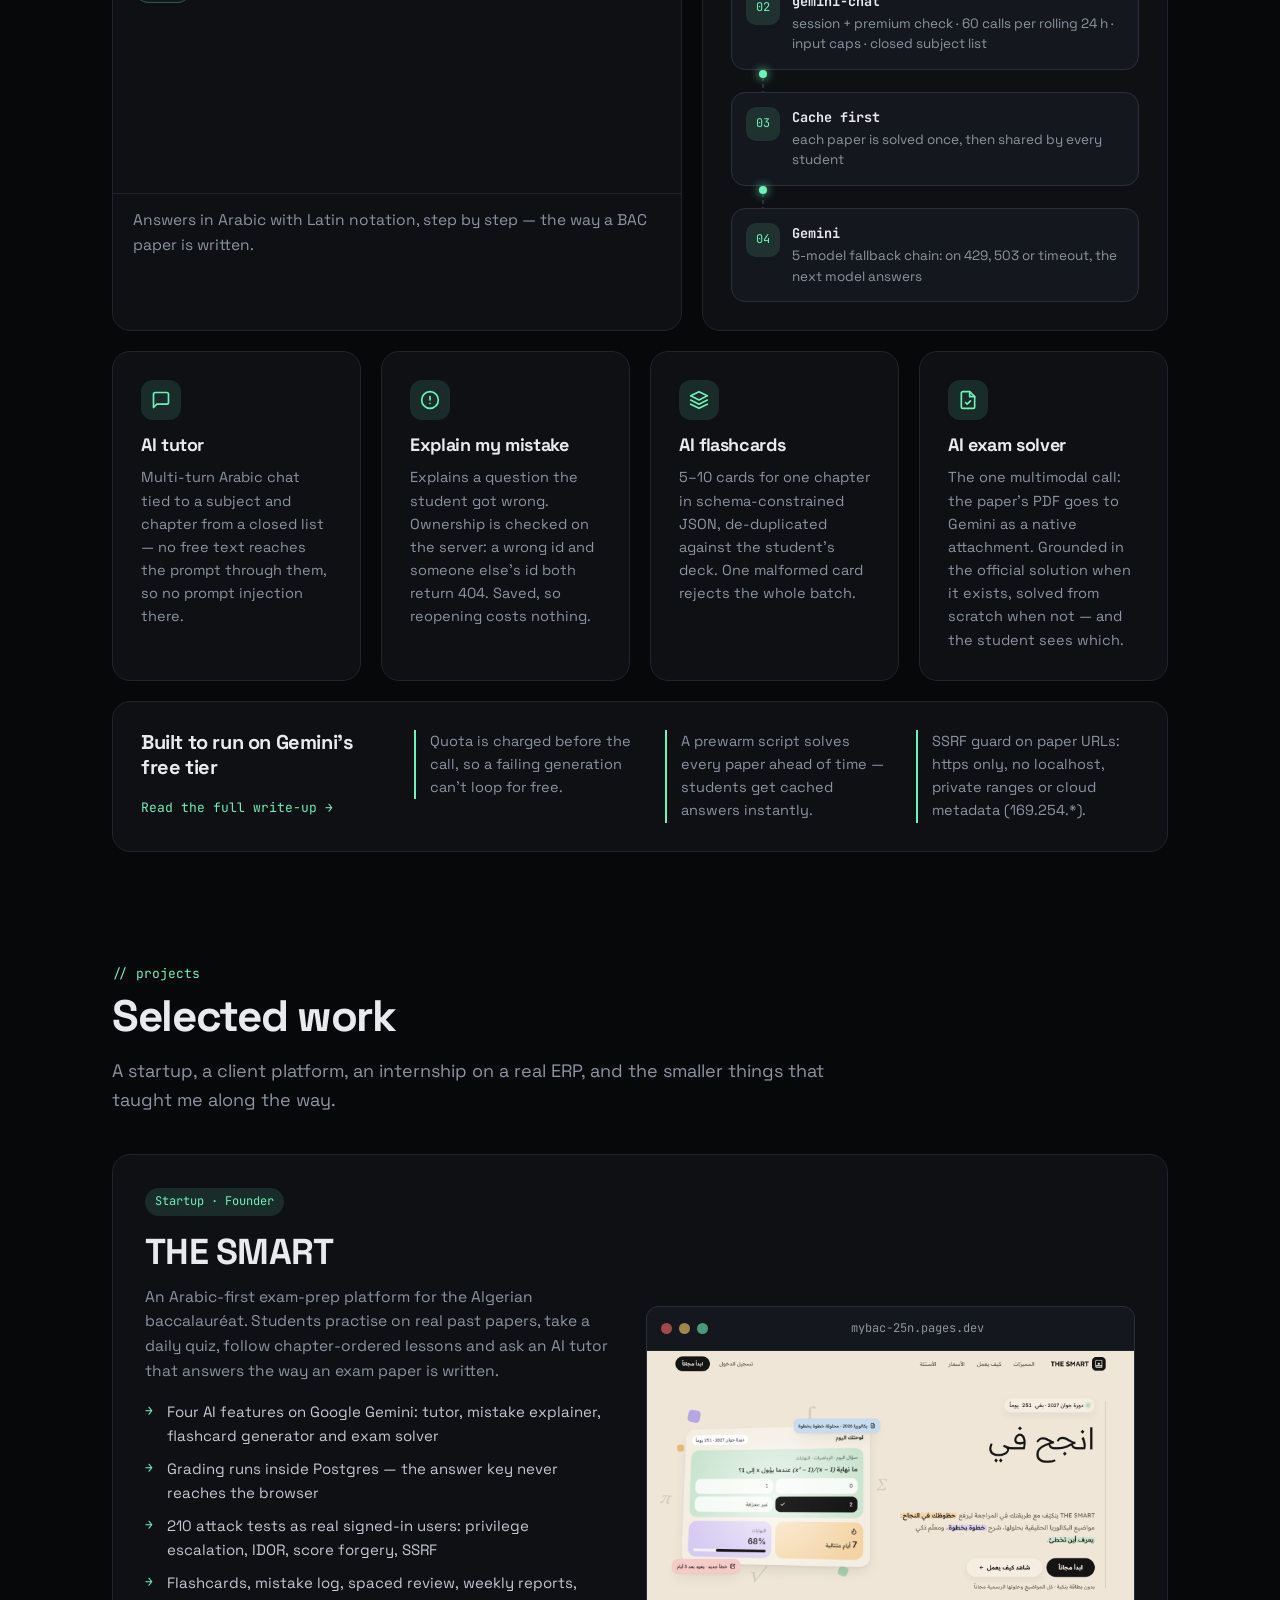
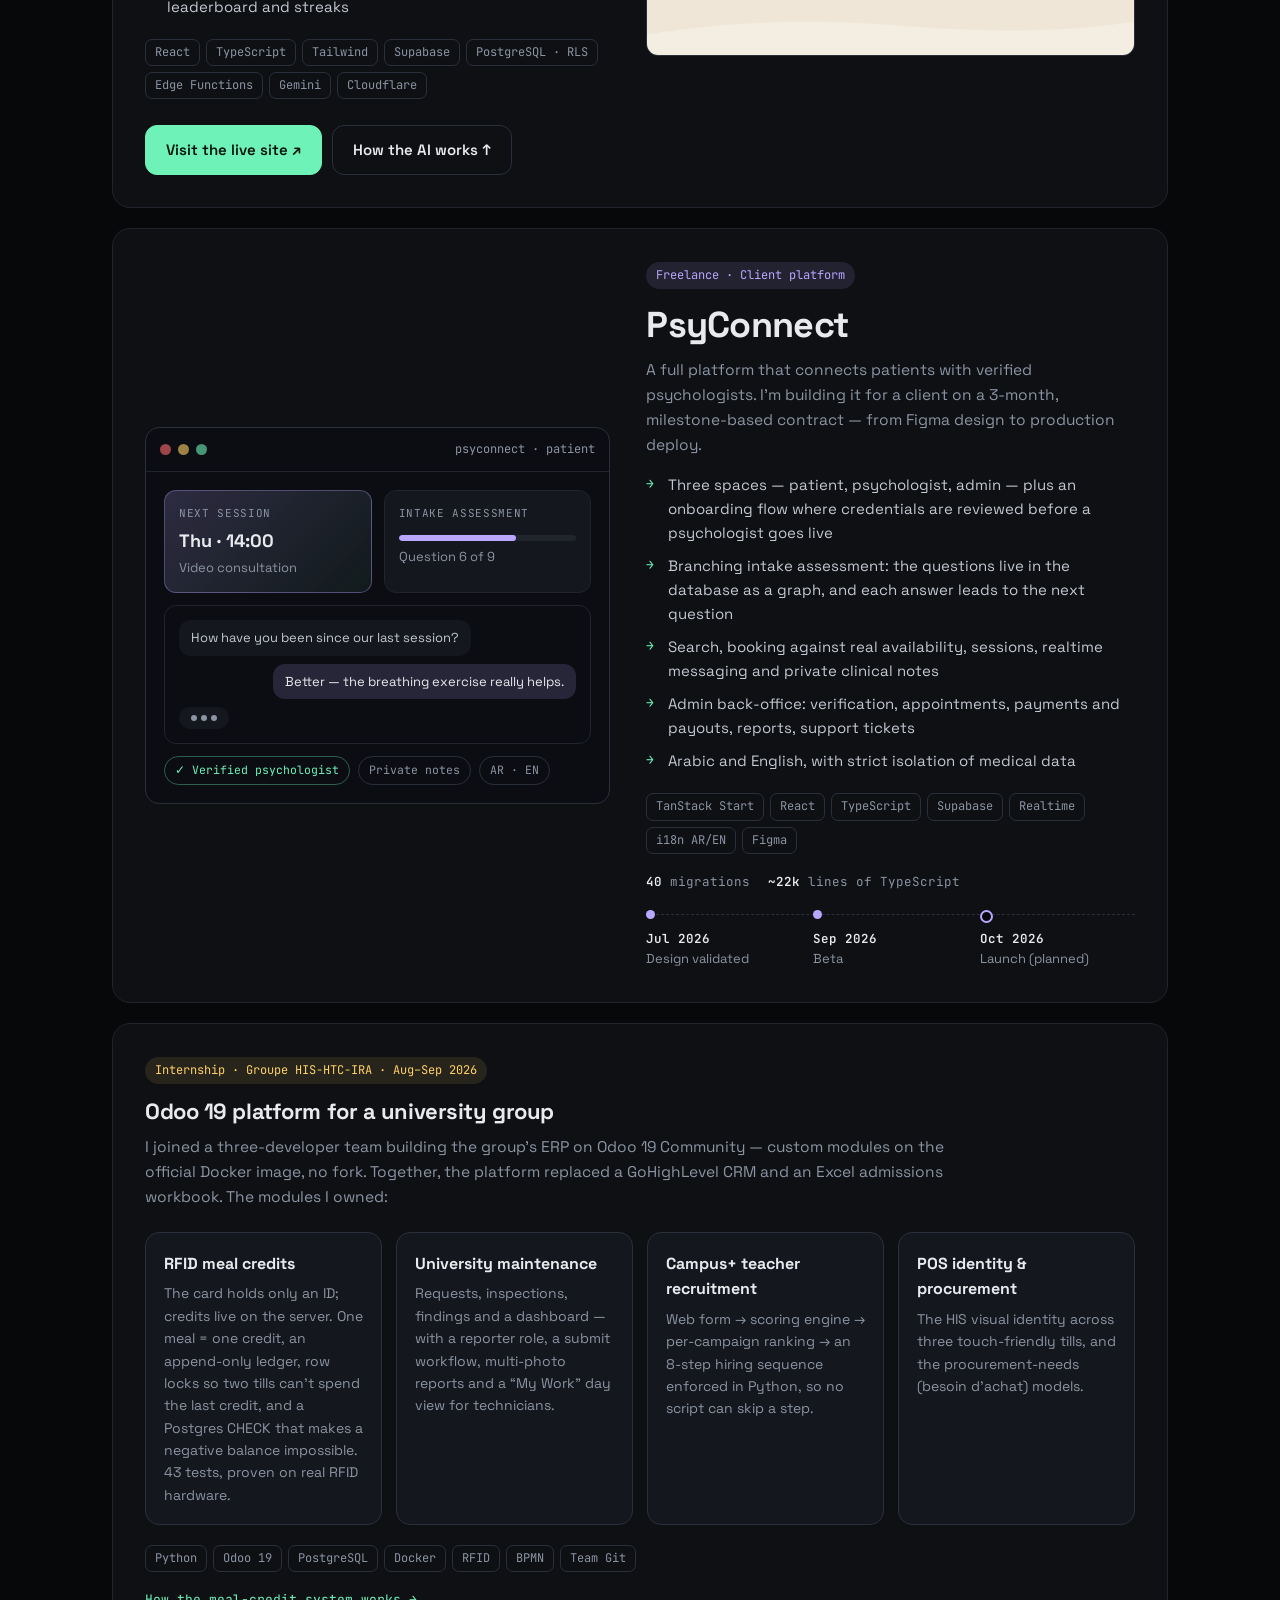
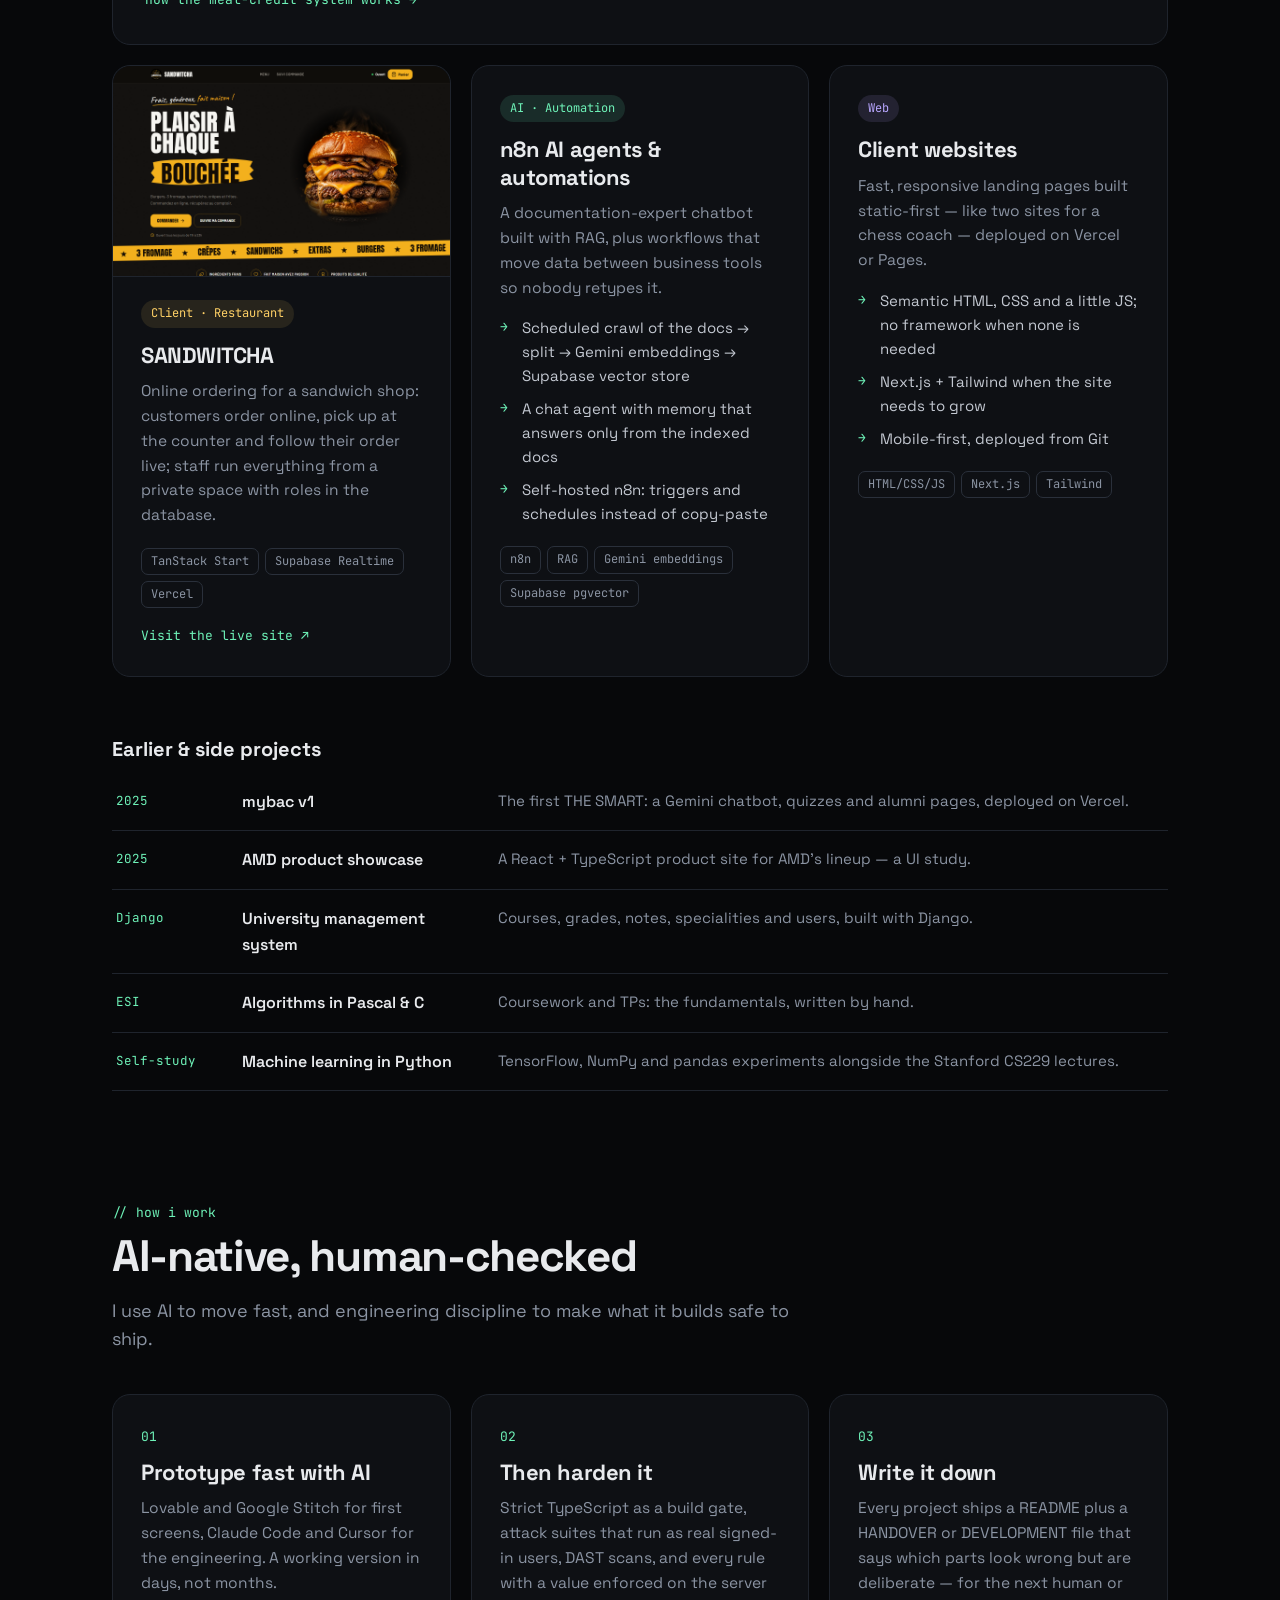
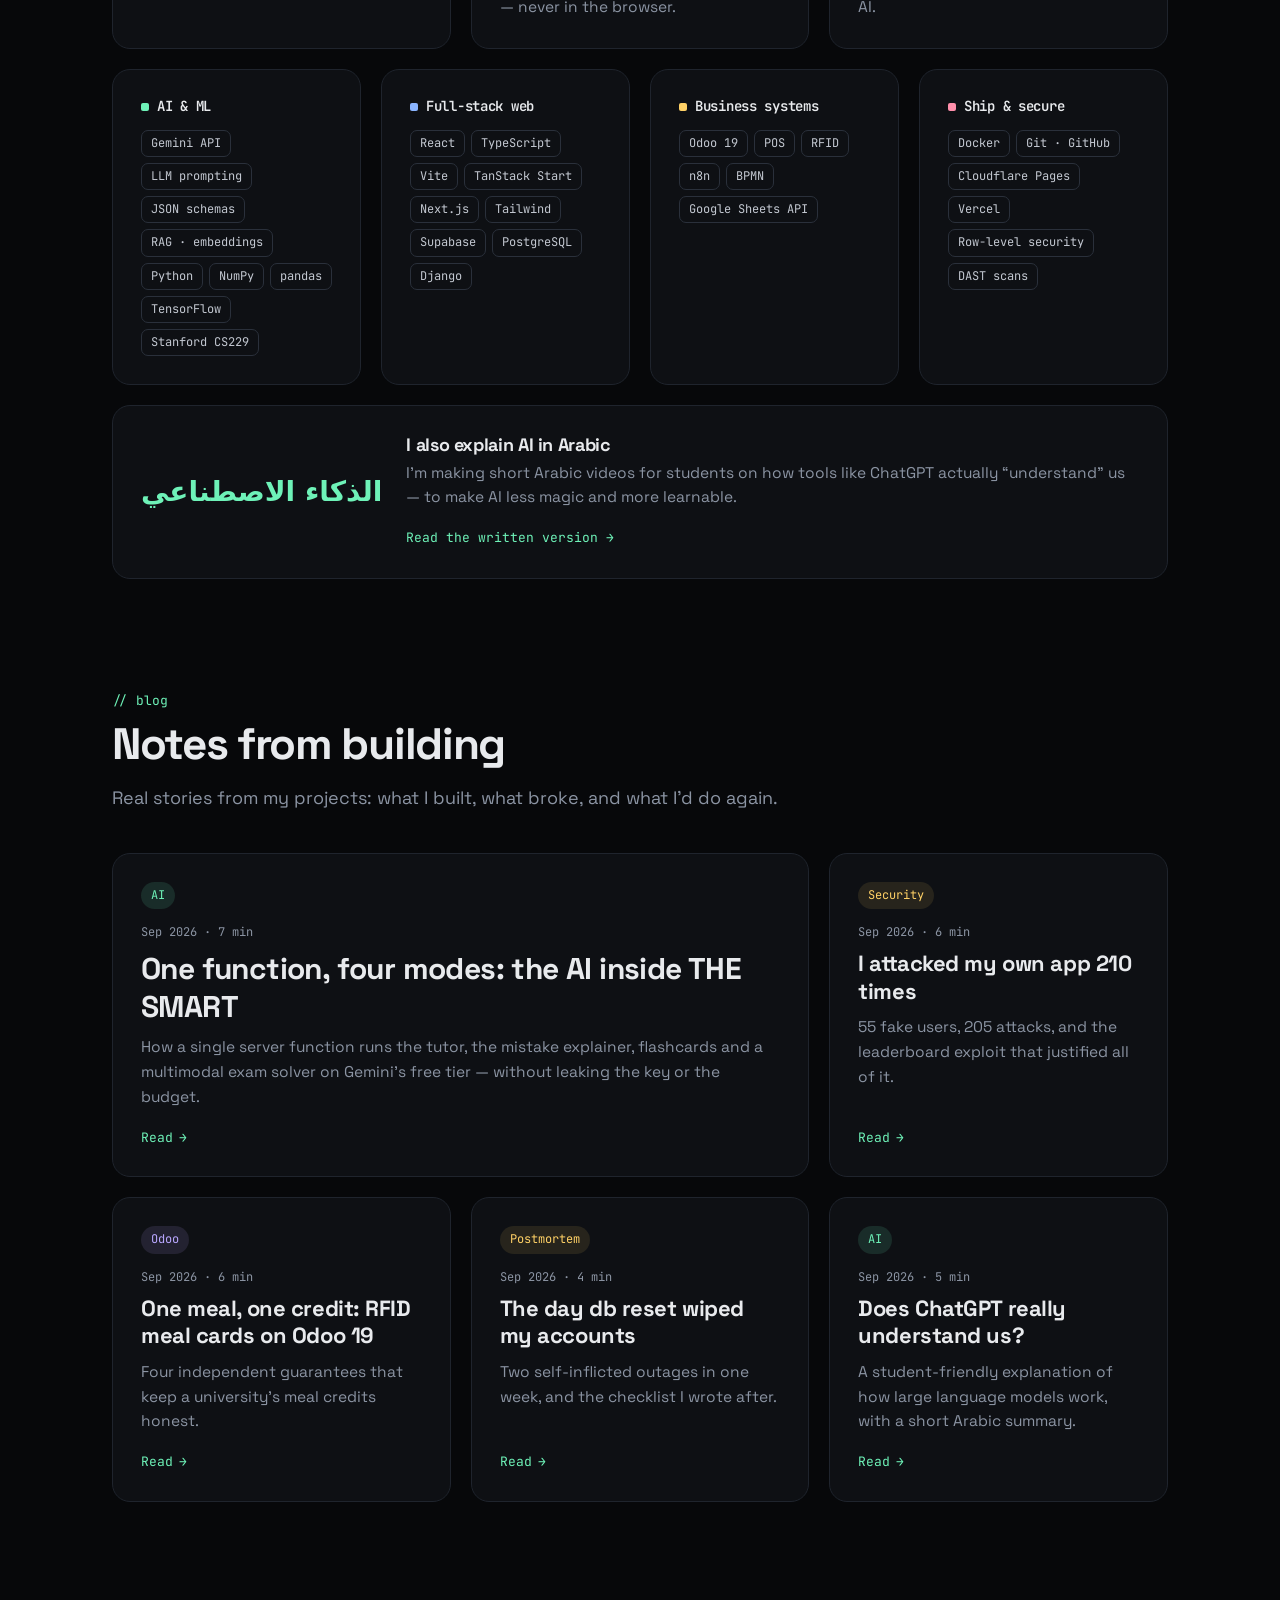
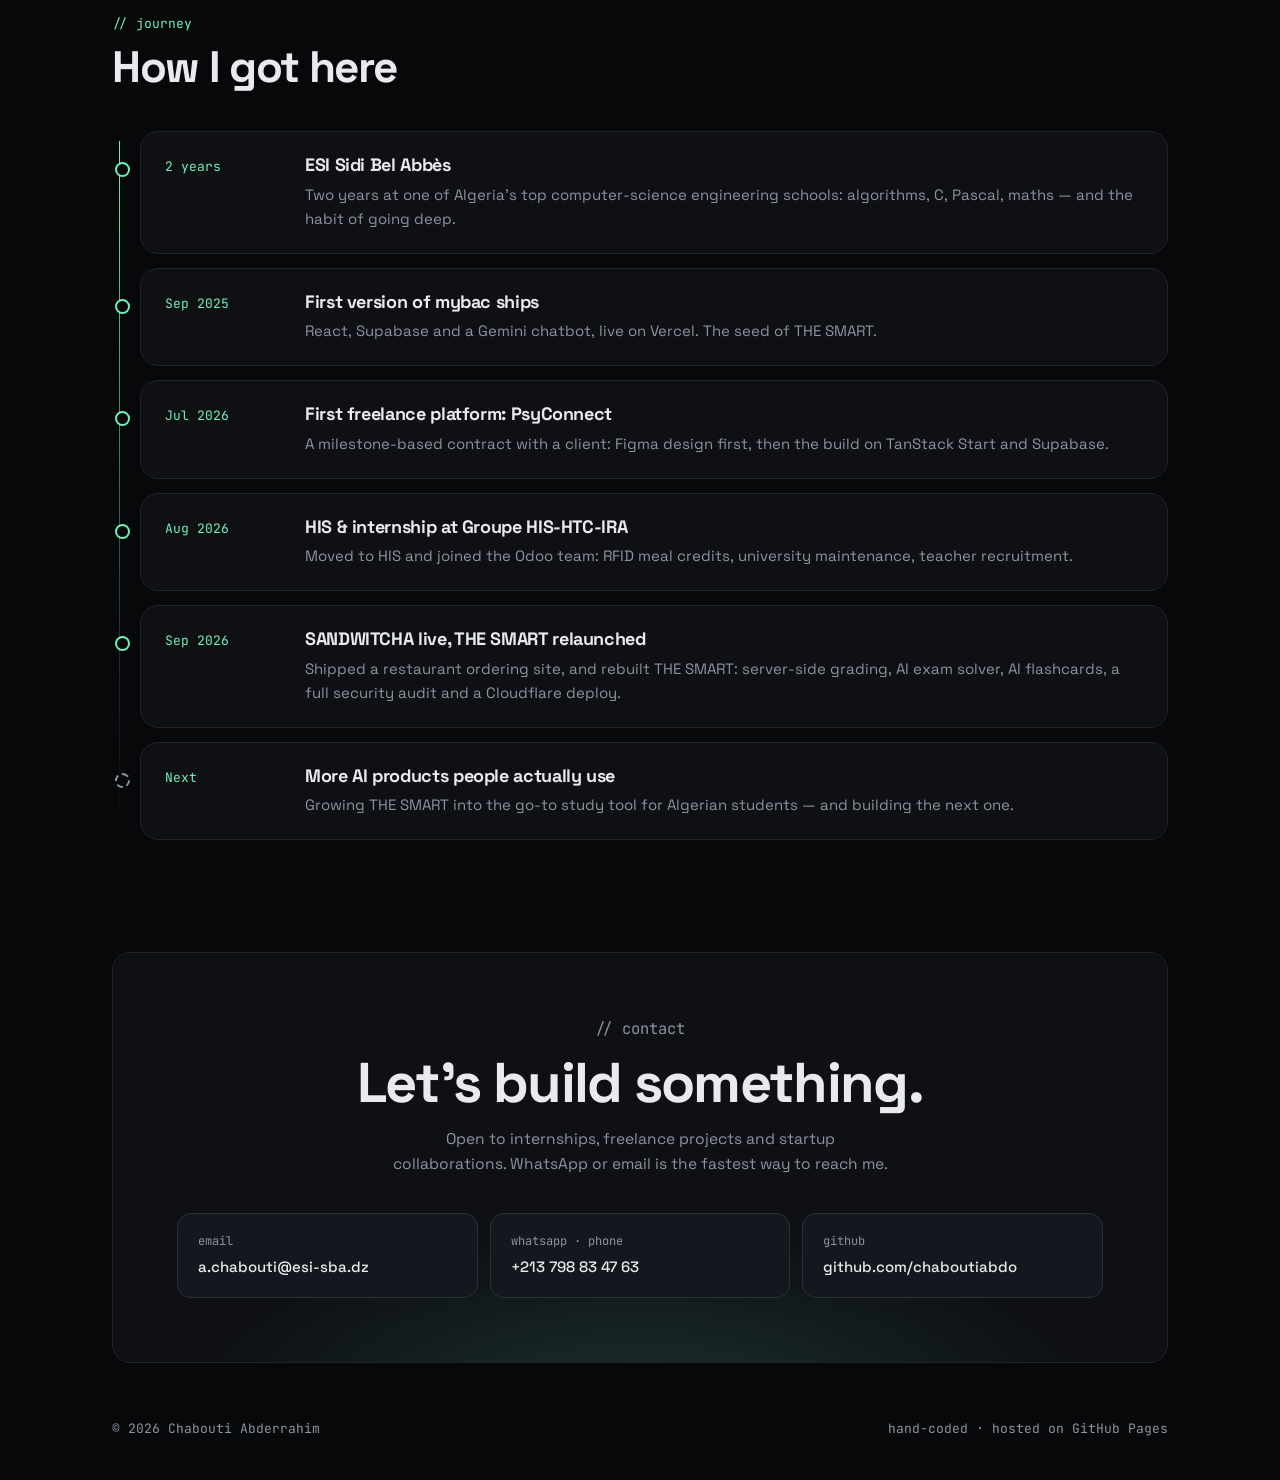
==== commit 35fadcd2: "Richer portfolio: AI deep-dive, PsyConnect, HIS modules, blog, animations Co-Authored-By: Claude Opu" ====
--- a/index.html
+++ b/index.html
@@ -4,170 +4,30 @@
 <meta charset="utf-8">
 <meta name="viewport" content="width=device-width, initial-scale=1">
 <title>Chabouti Abderrahim — AI & Full-stack Founder</title>
-<meta name="description" content="Chabouti Abderrahim — founder of THE SMART, an AI exam-prep platform for Algerian BAC students. Full-stack web, AI products and Odoo systems.">
+<meta name="description" content="Chabouti Abderrahim — founder of THE SMART, an AI exam-prep platform for Algerian BAC students. AI products, full-stack web, Odoo systems.">
 <meta property="og:title" content="Chabouti Abderrahim — AI & Full-stack Founder">
 <meta property="og:description" content="Founder of THE SMART. I build AI products that real people use.">
 <meta property="og:type" content="website">
+<meta property="og:image" content="assets/the-smart.png">
 <meta name="theme-color" content="#07080a">
 <link rel="icon" href="data:image/svg+xml,%3Csvg xmlns='http://www.w3.org/2000/svg' viewBox='0 0 64 64'%3E%3Crect width='64' height='64' rx='14' fill='%2307080a'/%3E%3Ctext x='50%25' y='56%25' text-anchor='middle' dominant-baseline='middle' font-family='monospace' font-weight='700' font-size='28' fill='%236ef2b8'%3ECA%3C/text%3E%3C/svg%3E">
 <link rel="preconnect" href="https://fonts.googleapis.com">
 <link rel="preconnect" href="https://fonts.gstatic.com" crossorigin>
 <link href="https://fonts.googleapis.com/css2?family=JetBrains+Mono:wght@400;600&family=Space+Grotesk:wght@400;500;600;700&display=swap" rel="stylesheet">
-<style>
-:root{
-  --bg:#07080a; --surface:#0e1014; --surface-2:#14171d; --line:#1f242d; --line-2:#2a303b;
-  --text:#e8eaed; --muted:#8b94a3; --accent:#6ef2b8; --accent-dim:rgba(110,242,184,.12); --blue:#8ab4ff;
-  --sans:"Space Grotesk",system-ui,sans-serif; --mono:"JetBrains Mono",ui-monospace,monospace;
-}
-*{box-sizing:border-box;margin:0;padding:0}
-html{scroll-behavior:smooth;scroll-padding-top:80px}
-body{background:var(--bg);color:var(--text);font-family:var(--sans);line-height:1.6;-webkit-font-smoothing:antialiased;overflow-x:hidden}
-body::before{content:"";position:fixed;inset:0;z-index:-1;pointer-events:none;
-  background-image:linear-gradient(var(--line) 1px,transparent 1px),linear-gradient(90deg,var(--line) 1px,transparent 1px);
-  background-size:56px 56px;opacity:.35;mask-image:radial-gradient(ellipse 80% 60% at 50% 0%,#000 30%,transparent 75%)}
-body::after{content:"";position:fixed;z-index:-1;pointer-events:none;width:720px;height:720px;top:-360px;left:50%;transform:translateX(-50%);
-  background:radial-gradient(circle,rgba(110,242,184,.13),transparent 65%)}
-a{color:inherit;text-decoration:none}
-img{max-width:100%;height:auto;display:block}
-:focus-visible{outline:2px solid var(--accent);outline-offset:3px;border-radius:6px}
-.wrap{max-width:1120px;margin:0 auto;padding:0 clamp(16px,4vw,32px)}
-.mono{font-family:var(--mono)}
-.skip{position:absolute;left:-999px;top:8px;background:var(--accent);color:#000;padding:8px 12px;border-radius:8px;z-index:99}
-.skip:focus{left:8px}
-
-/* nav */
-nav{position:sticky;top:0;z-index:50;backdrop-filter:blur(12px);background:rgba(7,8,10,.7);border-bottom:1px solid var(--line)}
-nav .wrap{display:flex;align-items:center;gap:24px;height:64px}
-.logo{display:flex;align-items:center;gap:10px;font-family:var(--mono);font-weight:600;font-size:14px}
-.mark{display:grid;place-items:center;width:32px;height:32px;border-radius:9px;border:1px solid var(--line-2);background:var(--surface);color:var(--accent);font-family:var(--mono);font-weight:600;font-size:13px}
-.links{display:flex;gap:24px;margin-left:auto;font-size:14px;color:var(--muted)}
-.links a:hover{color:var(--text)}
-.lang{display:flex;border:1px solid var(--line-2);border-radius:999px;padding:3px;font-family:var(--mono);font-size:12px}
-.lang button{background:none;border:0;color:var(--muted);padding:4px 10px;border-radius:999px;cursor:pointer;font:inherit}
-.lang button[aria-pressed="true"]{background:var(--accent);color:#04120b;font-weight:600}
-@media (max-width:680px){.links{display:none}.lang{margin-left:auto}}
-
-/* hero */
-.hero{display:grid;grid-template-columns:1.15fr .85fr;gap:56px;align-items:center;padding:96px 0 72px}
-.status{display:inline-flex;align-items:center;gap:10px;padding:6px 14px 6px 10px;border:1px solid var(--line-2);border-radius:999px;background:var(--surface);font-family:var(--mono);font-size:12.5px;color:var(--muted)}
-.status:hover{border-color:var(--accent);color:var(--text)}
-.dot{width:8px;height:8px;border-radius:50%;background:var(--accent);box-shadow:0 0 0 0 rgba(110,242,184,.6);animation:pulse 2s infinite}
-@keyframes pulse{70%{box-shadow:0 0 0 8px rgba(110,242,184,0)}100%{box-shadow:0 0 0 0 rgba(110,242,184,0)}}
-.monogram{width:72px;height:72px;border-radius:20px;display:grid;place-items:center;margin:28px 0 20px;font-family:var(--mono);font-weight:600;font-size:26px;color:var(--accent);
-  background:linear-gradient(var(--surface),var(--surface)) padding-box,linear-gradient(135deg,var(--accent),transparent 60%,var(--blue)) border-box;border:1px solid transparent}
-h1{font-size:clamp(40px,6.4vw,72px);line-height:1.02;letter-spacing:-.035em;font-weight:700}
-.role{margin-top:14px;font-family:var(--mono);font-size:clamp(14px,1.6vw,16px);color:var(--accent)}
-.lead{margin-top:20px;font-size:clamp(17px,1.9vw,20px);color:var(--muted);max-width:34em}
-.lead strong{color:var(--text);font-weight:500}
-.ctas{display:flex;flex-wrap:wrap;gap:12px;margin-top:32px}
-.btn{display:inline-flex;align-items:center;gap:8px;padding:12px 20px;border-radius:12px;font-weight:600;font-size:15px;border:1px solid var(--line-2);transition:transform .15s,border-color .15s,background .15s}
-.btn:hover{transform:translateY(-1px);border-color:var(--accent)}
-.btn.primary{background:var(--accent);color:#04120b;border-color:var(--accent)}
-.btn.primary:hover{background:#8ff7c9}
-.meta{margin-top:28px;font-size:14px;color:var(--muted);display:flex;align-items:center;gap:8px}
-
-.term{border:1px solid var(--line-2);border-radius:16px;background:rgba(14,16,20,.85);box-shadow:0 30px 80px -30px rgba(0,0,0,.8),0 0 0 1px rgba(110,242,184,.04);overflow:hidden}
-.bar{display:flex;align-items:center;gap:7px;padding:12px 14px;border-bottom:1px solid var(--line);font-family:var(--mono);font-size:12px;color:var(--muted)}
-.bar i{width:11px;height:11px;border-radius:50%;background:var(--line-2)}
-.bar i:first-child{background:#ff6b6b99}.bar i:nth-child(2){background:#ffd16699}.bar i:nth-child(3){background:#6ef2b899}
-.bar span{margin-left:auto}
-.term pre{padding:20px 20px 24px;font-family:var(--mono);font-size:13px;line-height:1.85;white-space:pre-wrap;color:var(--muted)}
-.term .p{color:var(--accent)} .term .o{color:var(--text)} .term .ok{color:var(--accent)} .term .b{color:var(--blue)}
-.cursor{display:inline-block;width:8px;height:15px;background:var(--accent);vertical-align:-2px;animation:blink 1s steps(1) infinite}
-@keyframes blink{50%{opacity:0}}
-@media (max-width:900px){.hero{grid-template-columns:1fr;gap:40px;padding:56px 0 48px}}
-
-/* stats */
-.stats{display:grid;grid-template-columns:repeat(4,1fr);border:1px solid var(--line);border-radius:16px;background:var(--surface);overflow:hidden}
-.stat{padding:24px;border-right:1px solid var(--line)}
-.stat:last-child{border-right:0}
-.stat b{display:block;font-size:clamp(28px,3.6vw,38px);letter-spacing:-.03em;font-weight:700}
-.stat b em{font-style:normal;color:var(--accent)}
-.stat span{font-size:13.5px;color:var(--muted)}
-@media (max-width:760px){.stats{grid-template-columns:1fr 1fr}.stat:nth-child(2){border-right:0}.stat:nth-child(-n+2){border-bottom:1px solid var(--line)}}
-
-/* sections */
-section{padding:112px 0 0}
-.kicker{font-family:var(--mono);font-size:13px;color:var(--accent)}
-h2{font-size:clamp(30px,4vw,44px);letter-spacing:-.03em;line-height:1.1;margin:8px 0 40px;font-weight:700}
-.card{position:relative;border:1px solid var(--line);border-radius:18px;background:var(--surface);padding:28px;transition:border-color .2s}
-.card:hover{border-color:var(--line-2)}
-.card::before{content:"";position:absolute;inset:0;border-radius:inherit;pointer-events:none;opacity:0;transition:opacity .3s;
-  background:radial-gradient(420px circle at var(--mx,50%) var(--my,50%),rgba(110,242,184,.07),transparent 45%)}
-.card:hover::before{opacity:1}
-.tag{display:inline-block;font-family:var(--mono);font-size:12px;color:var(--accent);background:var(--accent-dim);padding:4px 10px;border-radius:999px}
-.card h3{font-size:22px;letter-spacing:-.02em;margin:14px 0 10px;line-height:1.25}
-.card p{color:var(--muted);font-size:15.5px}
-.card ul{list-style:none;margin-top:16px;display:grid;gap:9px}
-.card li{position:relative;padding-left:22px;font-size:15px;color:#c3c8d1}
-.card li::before{content:"→";position:absolute;left:0;color:var(--accent);font-family:var(--mono);font-size:13px;top:1px}
-.chips{display:flex;flex-wrap:wrap;gap:6px;margin-top:20px}
-.chips span{font-family:var(--mono);font-size:12px;color:var(--muted);border:1px solid var(--line-2);padding:3px 9px;border-radius:7px}
-
-.featured{display:grid;grid-template-columns:1fr 1.05fr;gap:36px;padding:32px;margin-bottom:20px}
-.featured h3{font-size:clamp(28px,3.4vw,36px)}
-.featured .btn{margin-top:26px}
-.shot{border:1px solid var(--line-2);border-radius:12px;overflow:hidden;background:var(--surface-2);align-self:center;transition:transform .3s}
-.featured:hover .shot{transform:translateY(-4px)}
-.shot .bar span{margin:0 auto}
-.grid3{display:grid;grid-template-columns:repeat(3,1fr);gap:20px}
-@media (max-width:960px){.featured{grid-template-columns:1fr;padding:24px}.grid3{grid-template-columns:1fr}}
-@media (min-width:640px) and (max-width:960px){.grid3{grid-template-columns:1fr 1fr}.grid3 .card:first-child{grid-column:1/-1}}
-
-/* skills */
-.skills{display:grid;grid-template-columns:repeat(4,1fr);gap:20px}
-.skills h3{font-family:var(--mono);font-size:14px;font-weight:600;color:var(--text);margin:0 0 14px;display:flex;align-items:center;gap:8px}
-.skills h3::before{content:"";width:8px;height:8px;border-radius:2px;background:var(--accent)}
-.skills .card:nth-child(2) h3::before{background:var(--blue)}
-.skills .card:nth-child(3) h3::before{background:#ffd166}
-.skills .card:nth-child(4) h3::before{background:#ff8fab}
-.skills .chips{margin-top:0}
-.skills .chips span{color:#c3c8d1}
-.content{margin-top:20px;display:flex;gap:24px;align-items:center}
-.content .ar{font-size:28px;font-weight:600;color:var(--accent);white-space:nowrap;font-family:system-ui,sans-serif}
-.content h3{margin:0 0 4px;font-size:18px}
-@media (max-width:960px){.skills{grid-template-columns:1fr 1fr}}
-@media (max-width:560px){.skills{grid-template-columns:1fr}.content{flex-direction:column;align-items:flex-start;gap:12px}}
-
-/* journey */
-.timeline{position:relative;display:grid;gap:14px;padding-left:28px}
-.timeline::before{content:"";position:absolute;left:7px;top:10px;bottom:10px;width:1px;background:linear-gradient(var(--accent),var(--line-2) 70%,transparent)}
-.step{position:relative;display:grid;grid-template-columns:120px 1fr;gap:20px;padding:22px 24px}
-.step::after{content:"";position:absolute;left:-26px;top:30px;width:11px;height:11px;border-radius:50%;background:var(--bg);border:2px solid var(--accent)}
-.step.next::after{border-style:dashed;border-color:var(--muted)}
-.when{font-family:var(--mono);font-size:13px;color:var(--accent);padding-top:3px}
-.step h3{margin:0 0 6px;font-size:18px}
-.step p{font-size:15px}
-@media (max-width:640px){.step{grid-template-columns:1fr;gap:4px;padding:20px}}
-
-/* contact */
-.cta{text-align:center;padding:64px clamp(20px,5vw,64px);overflow:hidden}
-.cta::after{content:"";position:absolute;inset:auto 0 -60% 0;height:100%;background:radial-gradient(ellipse at center,rgba(110,242,184,.12),transparent 60%);pointer-events:none}
-.cta h2{margin:10px 0 14px;font-size:clamp(34px,5vw,56px)}
-.cta > p{max-width:32em;margin:0 auto}
-.contacts{display:grid;grid-template-columns:repeat(3,1fr);gap:12px;margin-top:36px;position:relative;z-index:1}
-.contacts a{display:flex;flex-direction:column;align-items:flex-start;gap:4px;padding:18px 20px;border:1px solid var(--line-2);border-radius:14px;background:var(--surface-2);text-align:left;transition:border-color .15s,transform .15s}
-.contacts a:hover{border-color:var(--accent);transform:translateY(-2px)}
-.contacts small{font-family:var(--mono);font-size:12px;color:var(--muted)}
-.contacts b{font-weight:500;font-size:15px;word-break:break-all}
-@media (max-width:760px){.contacts{grid-template-columns:1fr}}
-footer{padding:56px 0 40px;color:var(--muted);font-size:13px;font-family:var(--mono);display:flex;justify-content:space-between;gap:16px;flex-wrap:wrap}
-
-/* reveal */
-.js .reveal{opacity:0;transform:translateY(18px);transition:opacity .7s ease,transform .7s ease}
-.js .reveal.in{opacity:1;transform:none}
-@media (prefers-reduced-motion:reduce){*,*::before,*::after{animation:none!important;transition:none!important}html{scroll-behavior:auto}.js .reveal{opacity:1;transform:none}}
-</style>
+<link rel="stylesheet" href="style.css">
 </head>
 <body>
 <a class="skip" href="#main">Skip to content</a>
+<div class="progress" id="progress"></div>
+<canvas id="net" aria-hidden="true"></canvas>
 
 <nav>
   <div class="wrap">
     <a class="logo" href="#top"><span class="mark">CA</span>chabouti</a>
     <div class="links">
       <a href="#projects" data-i18n="nav.projects">Projects</a>
-      <a href="#skills" data-i18n="nav.skills">Skills</a>
+      <a href="#ai" data-i18n="nav.ai">AI</a>
+      <a href="#blog" data-i18n="nav.blog">Blog</a>
       <a href="#journey" data-i18n="nav.journey">Journey</a>
       <a href="#contact" data-i18n="nav.contact">Contact</a>
     </div>
@@ -179,46 +39,122 @@
 </nav>
 
 <main id="main" class="wrap">
+  <!-- ============ HERO ============ -->
   <header class="hero" id="top">
     <div>
       <a class="status" href="https://mybac-25n.pages.dev/" target="_blank" rel="noopener"><span class="dot"></span><span data-i18n="hero.status">THE SMART is live — 114 BAC papers online</span></a>
       <div class="monogram" aria-hidden="true">CA</div>
-      <h1>Chabouti<br>Abderrahim</h1>
+      <h1 id="name" aria-label="Chabouti Abderrahim">Chabouti<br>Abderrahim</h1>
       <p class="role" data-i18n="hero.role">&gt; AI &amp; Full-stack Founder</p>
-      <p class="lead" data-i18n="hero.lead">I build <strong>AI products that real people use</strong> — from an Arabic AI tutor for Algerian BAC students to Odoo 19 systems for a university group.</p>
+      <p class="lead" data-i18n="hero.lead">I build <strong>AI products that real people use</strong> — an Arabic AI tutor for Algerian BAC students, a patient–psychologist platform, and Odoo systems for a university group.</p>
+      <p class="now"><span data-i18n="hero.now">Right now:</span> <span class="rot" id="rot">growing THE SMART</span></p>
       <div class="ctas">
         <a class="btn primary" href="#projects" data-i18n="hero.cta1">See my work ↓</a>
-        <a class="btn" href="#contact" data-i18n="hero.cta2">Get in touch</a>
-      </div>
-      <p class="meta" data-i18n="hero.meta">📍 Algeria · Student at HIS · 2 years at ESI Sidi Bel Abbès</p>
+        <a class="btn" href="#ai" data-i18n="hero.cta2">How my AI works</a>
+      </div>
+      <p class="meta" data-i18n="hero.meta">📍 Algiers, Algeria · Student at HIS · 2 years at ESI Sidi Bel Abbès</p>
     </div>
 
     <div class="term reveal" aria-label="Terminal summary">
       <div class="bar"><i></i><i></i><i></i><span>~/abderrahim</span></div>
-<pre><span class="p">~ $</span> <span class="o">whoami</span>
-founder @ <span class="b">THE SMART</span> · ai &amp; full-stack
-
-<span class="p">~ $</span> <span class="o">cat stack.txt</span>
-react · typescript · supabase · postgres
-python · odoo 19 · gemini · n8n · docker
-
-<span class="p">~ $</span> <span class="o">npm run security</span>
-<span class="ok">✓ 210 / 210 attacks blocked</span>
-
-<span class="p">~ $</span> <span class="cursor"></span></pre>
+      <div class="screen" id="term">
+        <span class="ln"><span class="p">~ $</span> <span class="o" data-type>whoami</span></span>
+        <span class="ln">abderrahim — founder @ <span class="b">THE SMART</span></span>
+        <span class="ln"></span>
+        <span class="ln"><span class="p">~ $</span> <span class="o" data-type>ls projects/</span></span>
+        <span class="ln">the-smart/  psyconnect/  his-odoo/  sandwitcha/</span>
+        <span class="ln"></span>
+        <span class="ln"><span class="p">~ $</span> <span class="o" data-type>npm run security</span></span>
+        <span class="ln"><span class="ok">✓ 210 / 210 attacks blocked</span></span>
+        <span class="ln"></span>
+        <span class="ln"><span class="p">~ $</span> <span class="o" data-type>ask-ai "lim (x²−1)/(x−1), x→1"</span></span>
+        <span class="ln">→ gemini-chat · cached · <span class="ok">2</span></span>
+        <span class="ln"></span>
+        <span class="ln"><span class="p">~ $</span> <span class="cursor"></span></span>
+      </div>
     </div>
   </header>
 
   <div class="stats reveal">
-    <div class="stat"><b>114</b><span data-i18n="stat.papers">BAC papers with solutions, back to 2008</span></div>
-    <div class="stat"><b>210</b><span data-i18n="stat.attacks">security attacks run on THE SMART, all blocked</span></div>
-    <div class="stat"><b>19<em>k</em></b><span data-i18n="stat.lines">lines of strict TypeScript</span></div>
-    <div class="stat"><b>68<em>+</em></b><span data-i18n="stat.tests">unit tests across my Odoo 19 modules</span></div>
+    <div class="stat"><b data-count="114">114</b><span data-i18n="stat.papers">BAC papers with solutions, back to 2008</span></div>
+    <div class="stat"><b data-count="210">210</b><span data-i18n="stat.attacks">security attacks run on THE SMART, all blocked</span></div>
+    <div class="stat"><b><span data-count="41">41</span><em>k</em></b><span data-i18n="stat.lines">lines of TypeScript across THE SMART and PsyConnect</span></div>
+    <div class="stat"><b data-count="4">4</b><span data-i18n="stat.ai">AI features live in production</span></div>
   </div>
 
+  <div class="marquee" aria-hidden="true">
+    <div class="track" id="track"><span>React</span><span>TypeScript</span><span>Supabase</span><span>PostgreSQL</span><span>Google Gemini</span><span>Python</span><span>Odoo 19</span><span>Docker</span><span>TanStack Start</span><span>Tailwind CSS</span><span>n8n</span><span>Cloudflare</span><span>Vercel</span><span>RFID</span><span>BPMN</span><span>Figma</span></div>
+  </div>
+
+  <!-- ============ AI ============ -->
+  <section id="ai">
+    <p class="kicker">// ai inside the startup</p>
+    <h2 data-i18n="ai.title">The AI inside THE SMART</h2>
+    <p class="sub" data-i18n="ai.sub">Every AI call in THE SMART goes through <strong>one server function</strong>. The browser never talks to Gemini and the API key never leaves the server — so cost, abuse and quality are controlled in one place.</p>
+
+    <div class="ai-top">
+      <div class="card chat reveal">
+        <div class="bar"><i></i><i></i><i></i><span data-i18n="ai.chat">AI tutor · maths · limits</span></div>
+        <div class="msgs" id="msgs" dir="rtl" lang="ar">
+          <div class="msg me">كيف أحسب نهاية <bdi>(x² − 1)/(x − 1)</bdi> عندما يؤول x إلى 1؟</div>
+          <div class="msg ai">
+            <span class="ans on">١. التعويض المباشر يعطي <bdi>0/0</bdi> — حالة عدم تعيين.</span>
+            <span class="ans on">٢. نحلّل البسط: <bdi>x² − 1 = (x − 1)(x + 1)</bdi></span>
+            <span class="ans on">٣. نختصر على <bdi>(x − 1)</bdi> فيبقى <bdi>x + 1</bdi></span>
+            <span class="ans on">٤. النهاية = <bdi>1 + 1 = 2</bdi> <b class="ok">✓</b></span>
+          </div>
+        </div>
+        <p class="cap" data-i18n="ai.cap">Answers in Arabic with Latin notation, step by step — the way a BAC paper is written.</p>
+      </div>
+
+      <div class="card pipe reveal">
+        <h3 data-i18n="ai.pipe">One door for every AI call</h3>
+        <div class="node"><span class="n">01</span><div><b data-i18n="n1.t">Student</b><p data-i18n="n1.d">asks a question, opens a mistake or a BAC paper</p></div></div>
+        <div class="link"><i></i></div>
+        <div class="node"><span class="n">02</span><div><b>gemini-chat</b><p data-i18n="n2.d">session + premium check · 60 calls per rolling 24 h · input caps · closed subject list</p></div></div>
+        <div class="link"><i></i></div>
+        <div class="node"><span class="n">03</span><div><b data-i18n="n3.t">Cache first</b><p data-i18n="n3.d">each paper is solved once, then shared by every student</p></div></div>
+        <div class="link"><i></i></div>
+        <div class="node"><span class="n">04</span><div><b>Gemini</b><p data-i18n="n4.d">5-model fallback chain: on 429, 503 or timeout, the next model answers</p></div></div>
+      </div>
+    </div>
+
+    <div class="features">
+      <div class="card feature reveal">
+        <span class="ico"><svg width="20" height="20" viewBox="0 0 24 24" fill="none" stroke="currentColor" stroke-width="2" stroke-linecap="round" stroke-linejoin="round"><path d="M21 15a2 2 0 0 1-2 2H7l-4 4V5a2 2 0 0 1 2-2h14a2 2 0 0 1 2 2z"/></svg></span>
+        <h3 data-i18n="f1.t">AI tutor</h3>
+        <p data-i18n="f1.d">Multi-turn Arabic chat tied to a subject and chapter from a closed list — no free text reaches the prompt through them, so no prompt injection there.</p>
+      </div>
+      <div class="card feature reveal">
+        <span class="ico"><svg width="20" height="20" viewBox="0 0 24 24" fill="none" stroke="currentColor" stroke-width="2" stroke-linecap="round" stroke-linejoin="round"><circle cx="12" cy="12" r="10"/><path d="M12 8v4M12 16h.01"/></svg></span>
+        <h3 data-i18n="f2.t">Explain my mistake</h3>
+        <p data-i18n="f2.d">Explains a question the student got wrong. Ownership is checked on the server: a wrong id and someone else’s id both return 404. Saved, so reopening costs nothing.</p>
+      </div>
+      <div class="card feature reveal">
+        <span class="ico"><svg width="20" height="20" viewBox="0 0 24 24" fill="none" stroke="currentColor" stroke-width="2" stroke-linecap="round" stroke-linejoin="round"><path d="M12 2 2 7l10 5 10-5-10-5z"/><path d="m2 17 10 5 10-5M2 12l10 5 10-5"/></svg></span>
+        <h3 data-i18n="f3.t">AI flashcards</h3>
+        <p data-i18n="f3.d">5–10 cards for one chapter in schema-constrained JSON, de-duplicated against the student’s deck. One malformed card rejects the whole batch.</p>
+      </div>
+      <div class="card feature reveal">
+        <span class="ico"><svg width="20" height="20" viewBox="0 0 24 24" fill="none" stroke="currentColor" stroke-width="2" stroke-linecap="round" stroke-linejoin="round"><path d="M14 2H6a2 2 0 0 0-2 2v16a2 2 0 0 0 2 2h12a2 2 0 0 0 2-2V8z"/><path d="M14 2v6h6M9 15l2 2 4-4"/></svg></span>
+        <h3 data-i18n="f4.t">AI exam solver</h3>
+        <p data-i18n="f4.d">The one multimodal call: the paper’s PDF goes to Gemini as a native attachment. Grounded in the official solution when it exists, solved from scratch when not — and the student sees which.</p>
+      </div>
+    </div>
+
+    <div class="card freetier reveal">
+      <div><h3 data-i18n="ft.t">Built to run on Gemini’s free tier</h3><a class="more" href="blog/ai-tutor.html" data-i18n="ft.more">Read the full write-up →</a></div>
+      <p data-i18n="ft.1">Quota is charged before the call, so a failing generation can’t loop for free.</p>
+      <p data-i18n="ft.2">A prewarm script solves every paper ahead of time — students get cached answers instantly.</p>
+      <p data-i18n="ft.3">SSRF guard on paper URLs: https only, no localhost, private ranges or cloud metadata (169.254.*).</p>
+    </div>
+  </section>
+
+  <!-- ============ PROJECTS ============ -->
   <section id="projects">
     <p class="kicker">// projects</p>
     <h2 data-i18n="projects.title">Selected work</h2>
+    <p class="sub" data-i18n="projects.sub">A startup, a client platform, an internship on a real ERP, and the smaller things that taught me along the way.</p>
 
     <article class="card featured reveal">
       <div>
@@ -226,13 +162,16 @@
         <h3>THE SMART</h3>
         <p data-i18n="smart.desc">An Arabic-first exam-prep platform for the Algerian baccalauréat. Students practise on real past papers, take a daily quiz, follow chapter-ordered lessons and ask an AI tutor that answers the way an exam paper is written.</p>
         <ul>
-          <li data-i18n="smart.b1">AI tutor and exam solver on Google Gemini, with solutions pre-computed and cached for every paper</li>
+          <li data-i18n="smart.b1">Four AI features on Google Gemini: tutor, mistake explainer, flashcard generator and exam solver</li>
           <li data-i18n="smart.b2">Grading runs inside Postgres — the answer key never reaches the browser</li>
           <li data-i18n="smart.b3">210 attack tests as real signed-in users: privilege escalation, IDOR, score forgery, SSRF</li>
           <li data-i18n="smart.b4">Flashcards, mistake log, spaced review, weekly reports, leaderboard and streaks</li>
         </ul>
         <div class="chips"><span>React</span><span>TypeScript</span><span>Tailwind</span><span>Supabase</span><span>PostgreSQL · RLS</span><span>Edge Functions</span><span>Gemini</span><span>Cloudflare</span></div>
-        <a class="btn primary" href="https://mybac-25n.pages.dev/" target="_blank" rel="noopener" data-i18n="smart.cta">Visit the live site ↗</a>
+        <div class="actions">
+          <a class="btn primary" href="https://mybac-25n.pages.dev/" target="_blank" rel="noopener" data-i18n="smart.cta">Visit the live site ↗</a>
+          <a class="btn" href="#ai" data-i18n="smart.cta2">How the AI works ↑</a>
+        </div>
       </div>
       <a class="shot" href="https://mybac-25n.pages.dev/" target="_blank" rel="noopener" aria-label="THE SMART live site">
         <div class="bar"><i></i><i></i><i></i><span>mybac-25n.pages.dev</span></div>
@@ -240,54 +179,116 @@
       </a>
     </article>
 
+    <article class="card featured rev reveal">
+      <div>
+        <span class="tag lav" data-i18n="psy.tag">Freelance · Client platform</span>
+        <h3>PsyConnect</h3>
+        <p data-i18n="psy.desc">A full platform that connects patients with verified psychologists. I’m building it for a client on a 3-month, milestone-based contract — from Figma design to production deploy.</p>
+        <ul>
+          <li data-i18n="psy.b1">Three spaces — patient, psychologist, admin — plus an onboarding flow where credentials are reviewed before a psychologist goes live</li>
+          <li data-i18n="psy.b2">Branching intake assessment: the questions live in the database as a graph, and each answer leads to the next question</li>
+          <li data-i18n="psy.b3">Search, booking against real availability, sessions, realtime messaging and private clinical notes</li>
+          <li data-i18n="psy.b4">Admin back-office: verification, appointments, payments and payouts, reports, support tickets</li>
+          <li data-i18n="psy.b5">Arabic and English, with strict isolation of medical data</li>
+        </ul>
+        <div class="chips"><span>TanStack Start</span><span>React</span><span>TypeScript</span><span>Supabase</span><span>Realtime</span><span>i18n AR/EN</span><span>Figma</span></div>
+        <div class="facts"><span><b>40</b> migrations</span><span><b>~22k</b> <span data-i18n="psy.lines">lines of TypeScript</span></span></div>
+        <ol class="miles">
+          <li><b data-i18n="psy.m1d">Jul 2026</b><span data-i18n="psy.m1">Design validated</span></li>
+          <li><b data-i18n="psy.m2d">Sep 2026</b><span data-i18n="psy.m2">Beta</span></li>
+          <li><b data-i18n="psy.m3d">Oct 2026</b><span data-i18n="psy.m3">Launch (planned)</span></li>
+        </ol>
+      </div>
+      <div class="mock" aria-hidden="true">
+        <div class="bar"><i></i><i></i><i></i><span>psyconnect · patient</span></div>
+        <div class="mock-body">
+          <div class="m-row">
+            <div class="m-card hi"><small>Next session</small><b>Thu · 14:00</b>Video consultation</div>
+            <div class="m-card"><small>Intake assessment</small><div class="m-bar"><i></i></div>Question 6 of 9</div>
+          </div>
+          <div class="m-chat">
+            <p class="in">How have you been since our last session?</p>
+            <p class="out">Better — the breathing exercise really helps.</p>
+            <span class="typing"><i></i><i></i><i></i></span>
+          </div>
+          <div class="m-pills"><span>✓ Verified psychologist</span><span>Private notes</span><span>AR · EN</span></div>
+        </div>
+      </div>
+    </article>
+
+    <article class="card his reveal">
+      <span class="tag warm" data-i18n="his.tag">Internship · Groupe HIS-HTC-IRA · Aug–Sep 2026</span>
+      <h3 data-i18n="his.title">Odoo 19 platform for a university group</h3>
+      <p data-i18n="his.desc">I joined a three-developer team building the group’s ERP on Odoo 19 Community — custom modules on the official Docker image, no fork. Together, the platform replaced a GoHighLevel CRM and an Excel admissions workbook. The modules I owned:</p>
+      <div class="mods">
+        <div class="mod"><h4 data-i18n="m1.t">RFID meal credits</h4><p data-i18n="m1.d">The card holds only an ID; credits live on the server. One meal = one credit, an append-only ledger, row locks so two tills can’t spend the last credit, and a Postgres CHECK that makes a negative balance impossible. 43 tests, proven on real RFID hardware.</p></div>
+        <div class="mod"><h4 data-i18n="m2.t">University maintenance</h4><p data-i18n="m2.d">Requests, inspections, findings and a dashboard — with a reporter role, a submit workflow, multi-photo reports and a “My Work” day view for technicians.</p></div>
+        <div class="mod"><h4 data-i18n="m3.t">Campus+ teacher recruitment</h4><p data-i18n="m3.d">Web form → scoring engine → per-campaign ranking → an 8-step hiring sequence enforced in Python, so no script can skip a step.</p></div>
+        <div class="mod"><h4 data-i18n="m4.t">POS identity &amp; procurement</h4><p data-i18n="m4.d">The HIS visual identity across three touch-friendly tills, and the procurement-needs (besoin d’achat) models.</p></div>
+      </div>
+      <div class="chips"><span>Python</span><span>Odoo 19</span><span>PostgreSQL</span><span>Docker</span><span>RFID</span><span>BPMN</span><span>Team Git</span></div>
+      <a class="more" href="blog/rfid-meal-credits.html" data-i18n="his.more">How the meal-credit system works →</a>
+    </article>
+
     <div class="grid3">
       <article class="card reveal">
-        <span class="tag" data-i18n="odoo.tag">Internship · Groupe HIS-HTC-IRA</span>
-        <h3 data-i18n="odoo.title">Odoo 19 modules for a university group</h3>
-        <p data-i18n="odoo.desc">Custom Odoo 19 Community modules on the official Docker image — no fork to maintain.</p>
+        <a class="thumb" href="https://sandwitcha.vercel.app" target="_blank" rel="noopener"><img src="assets/sandwitcha.png" width="1440" height="900" loading="lazy" alt="SANDWITCHA home page: a burger and the headline Plaisir à chaque bouchée"></a>
+        <span class="tag warm" data-i18n="sw.tag">Client · Restaurant</span>
+        <h3>SANDWITCHA</h3>
+        <p data-i18n="sw.desc">Online ordering for a sandwich shop: customers order online, pick up at the counter and follow their order live; staff run everything from a private space with roles in the database.</p>
+        <div class="chips"><span>TanStack Start</span><span>Supabase Realtime</span><span>Vercel</span></div>
+        <a class="more" href="https://sandwitcha.vercel.app" target="_blank" rel="noopener" data-i18n="sw.cta">Visit the live site ↗</a>
+      </article>
+
+      <article class="card reveal">
+        <span class="tag" data-i18n="auto.tag">AI · Automation</span>
+        <h3 data-i18n="auto.title">n8n AI agents &amp; automations</h3>
+        <p data-i18n="auto.desc">A documentation-expert chatbot built with RAG, plus workflows that move data between business tools so nobody retypes it.</p>
         <ul>
-          <li data-i18n="odoo.b1">Stock &amp; POS catalogue governance, valuation, losses</li>
-          <li data-i18n="odoo.b2">Identity core: one institutional ID per person</li>
-          <li data-i18n="odoo.b3">HR and Google Sheets sync into the person registry</li>
-          <li data-i18n="odoo.b4">University maintenance: requests, inspections, dashboard</li>
-          <li data-i18n="odoo.b5">Procurement and recruitment processes modelled in BPMN</li>
+          <li data-i18n="auto.b1">Scheduled crawl of the docs → split → Gemini embeddings → Supabase vector store</li>
+          <li data-i18n="auto.b2">A chat agent with memory that answers only from the indexed docs</li>
+          <li data-i18n="auto.b3">Self-hosted n8n: triggers and schedules instead of copy-paste</li>
         </ul>
-        <div class="chips"><span>Python</span><span>Odoo 19</span><span>PostgreSQL</span><span>Docker</span><span>BPMN</span></div>
+        <div class="chips"><span>n8n</span><span>RAG</span><span>Gemini embeddings</span><span>Supabase pgvector</span></div>
       </article>
 
       <article class="card reveal">
-        <span class="tag" data-i18n="psy.tag">Product · Health</span>
-        <h3>PsyConnect</h3>
-        <p data-i18n="psy.desc">A patient–psychologist platform that connects people with psychologists, from finding the right one to booking and holding consultations.</p>
+        <span class="tag lav" data-i18n="web.tag">Web</span>
+        <h3 data-i18n="web.title">Client websites</h3>
+        <p data-i18n="web.desc">Fast, responsive landing pages built static-first — like two sites for a chess coach — deployed on Vercel or Pages.</p>
         <ul>
-          <li data-i18n="psy.b1">Patient and psychologist sides in one app</li>
-          <li data-i18n="psy.b2">Booking and consultation flow</li>
-          <li data-i18n="psy.b3">Product proposal written end to end</li>
+          <li data-i18n="web.b1">Semantic HTML, CSS and a little JS; no framework when none is needed</li>
+          <li data-i18n="web.b2">Next.js + Tailwind when the site needs to grow</li>
+          <li data-i18n="web.b3">Mobile-first, deployed from Git</li>
         </ul>
-        <div class="chips"><span>Product design</span><span>Web app</span><span>Healthcare</span></div>
+        <div class="chips"><span>HTML/CSS/JS</span><span>Next.js</span><span>Tailwind</span></div>
       </article>
-
-      <article class="card reveal">
-        <span class="tag" data-i18n="auto.tag">Automation · Web</span>
-        <h3 data-i18n="auto.title">n8n automations &amp; client sites</h3>
-        <p data-i18n="auto.desc">Business workflows that move data between Google Sheets, email and business tools so nobody retypes it — plus fast websites for clients.</p>
-        <ul>
-          <li data-i18n="auto.b1">n8n workflows for day-to-day business operations</li>
-          <li data-i18n="auto.b2">Landing site for a chess coach</li>
-          <li data-i18n="auto.b3">Static and Next.js sites, deployed on Vercel or Pages</li>
-        </ul>
-        <div class="chips"><span>n8n</span><span>Google Sheets</span><span>HTML/CSS/JS</span><span>Next.js</span></div>
-      </article>
+    </div>
+
+    <div class="archive reveal">
+      <h3 data-i18n="arc.title">Earlier &amp; side projects</h3>
+      <div class="arow"><span>2025</span><b data-i18n="a1.t">mybac v1</b><p data-i18n="a1.d">The first THE SMART: a Gemini chatbot, quizzes and alumni pages, deployed on Vercel.</p></div>
+      <div class="arow"><span>2025</span><b data-i18n="a2.t">AMD product showcase</b><p data-i18n="a2.d">A React + TypeScript product site for AMD’s lineup — a UI study.</p></div>
+      <div class="arow"><span>Django</span><b data-i18n="a3.t">University management system</b><p data-i18n="a3.d">Courses, grades, notes, specialities and users, built with Django.</p></div>
+      <div class="arow"><span>ESI</span><b data-i18n="a4.t">Algorithms in Pascal &amp; C</b><p data-i18n="a4.d">Coursework and TPs: the fundamentals, written by hand.</p></div>
+      <div class="arow"><span data-i18n="a5.y">Self-study</span><b data-i18n="a5.t">Machine learning in Python</b><p data-i18n="a5.d">TensorFlow, NumPy and pandas experiments alongside the Stanford CS229 lectures.</p></div>
     </div>
   </section>
 
-  <section id="skills">
-    <p class="kicker">// skills</p>
-    <h2 data-i18n="skills.title">What I work with</h2>
+  <!-- ============ HOW I WORK + SKILLS ============ -->
+  <section id="how">
+    <p class="kicker">// how i work</p>
+    <h2 data-i18n="how.title">AI-native, human-checked</h2>
+    <p class="sub" data-i18n="how.sub">I use AI to move fast, and engineering discipline to make what it builds safe to ship.</p>
+    <div class="how">
+      <div class="card reveal"><span class="num">01</span><h3 data-i18n="w1.t">Prototype fast with AI</h3><p data-i18n="w1.d">Lovable and Google Stitch for first screens, Claude Code and Cursor for the engineering. A working version in days, not months.</p></div>
+      <div class="card reveal"><span class="num">02</span><h3 data-i18n="w2.t">Then harden it</h3><p data-i18n="w2.d">Strict TypeScript as a build gate, attack suites that run as real signed-in users, DAST scans, and every rule with a value enforced on the server — never in the browser.</p></div>
+      <div class="card reveal"><span class="num">03</span><h3 data-i18n="w3.t">Write it down</h3><p data-i18n="w3.d">Every project ships a README plus a HANDOVER or DEVELOPMENT file that says which parts look wrong but are deliberate — for the next human or AI.</p></div>
+    </div>
     <div class="skills">
-      <div class="card reveal"><h3 data-i18n="skills.ai">AI &amp; ML</h3><div class="chips"><span>Gemini API</span><span>LLM prompting</span><span>Python</span><span>NumPy</span><span>pandas</span><span>TensorFlow</span><span>Stanford CS229</span></div></div>
-      <div class="card reveal"><h3 data-i18n="skills.web">Full-stack web</h3><div class="chips"><span>React</span><span>TypeScript</span><span>Vite</span><span>Next.js</span><span>Tailwind</span><span>shadcn/ui</span><span>Supabase</span><span>PostgreSQL</span></div></div>
-      <div class="card reveal"><h3 data-i18n="skills.biz">Business systems</h3><div class="chips"><span>Odoo 19</span><span>n8n</span><span>BPMN</span><span>Google Sheets API</span><span>ERP data models</span></div></div>
+      <div class="card reveal"><h3 data-i18n="skills.ai">AI &amp; ML</h3><div class="chips"><span>Gemini API</span><span>LLM prompting</span><span>JSON schemas</span><span>RAG · embeddings</span><span>Python</span><span>NumPy</span><span>pandas</span><span>TensorFlow</span><span>Stanford CS229</span></div></div>
+      <div class="card reveal"><h3 data-i18n="skills.web">Full-stack web</h3><div class="chips"><span>React</span><span>TypeScript</span><span>Vite</span><span>TanStack Start</span><span>Next.js</span><span>Tailwind</span><span>Supabase</span><span>PostgreSQL</span><span>Django</span></div></div>
+      <div class="card reveal"><h3 data-i18n="skills.biz">Business systems</h3><div class="chips"><span>Odoo 19</span><span>POS</span><span>RFID</span><span>n8n</span><span>BPMN</span><span>Google Sheets API</span></div></div>
       <div class="card reveal"><h3 data-i18n="skills.ship">Ship &amp; secure</h3><div class="chips"><span>Docker</span><span>Git · GitHub</span><span>Cloudflare Pages</span><span>Vercel</span><span>Row-level security</span><span>DAST scans</span></div></div>
     </div>
     <div class="card content reveal">
@@ -295,22 +296,70 @@
       <div>
         <h3 data-i18n="content.title">I also explain AI in Arabic</h3>
         <p data-i18n="content.desc">I’m making short Arabic videos for students on how tools like ChatGPT actually “understand” us — to make AI less magic and more learnable.</p>
+        <a class="more" href="blog/how-llms-understand.html" data-i18n="content.more">Read the written version →</a>
       </div>
     </div>
   </section>
 
+  <!-- ============ BLOG ============ -->
+  <section id="blog">
+    <p class="kicker">// blog</p>
+    <h2 data-i18n="blog.title">Notes from building</h2>
+    <p class="sub" data-i18n="blog.sub">Real stories from my projects: what I built, what broke, and what I’d do again.</p>
+    <div class="posts">
+      <a class="card post-card reveal" href="blog/ai-tutor.html">
+        <span class="tag">AI</span>
+        <span class="pmeta">Sep 2026 · 7 min<span data-i18n="blog.en"></span></span>
+        <h3 data-i18n="p1.t">One function, four modes: the AI inside THE SMART</h3>
+        <p data-i18n="p1.d">How a single server function runs the tutor, the mistake explainer, flashcards and a multimodal exam solver on Gemini’s free tier — without leaking the key or the budget.</p>
+        <span class="read" data-i18n="read">Read <i>→</i></span>
+      </a>
+      <a class="card post-card reveal" href="blog/attack-my-own-app.html">
+        <span class="tag warm" data-i18n="p2.tag">Security</span>
+        <span class="pmeta">Sep 2026 · 6 min<span data-i18n="blog.en2"></span></span>
+        <h3 data-i18n="p2.t">I attacked my own app 210 times</h3>
+        <p data-i18n="p2.d">55 fake users, 205 attacks, and the leaderboard exploit that justified all of it.</p>
+        <span class="read" data-i18n="read2">Read <i>→</i></span>
+      </a>
+      <a class="card post-card reveal" href="blog/rfid-meal-credits.html">
+        <span class="tag lav">Odoo</span>
+        <span class="pmeta">Sep 2026 · 6 min<span data-i18n="blog.en3"></span></span>
+        <h3 data-i18n="p3.t">One meal, one credit: RFID meal cards on Odoo 19</h3>
+        <p data-i18n="p3.d">Four independent guarantees that keep a university’s meal credits honest.</p>
+        <span class="read" data-i18n="read3">Read <i>→</i></span>
+      </a>
+      <a class="card post-card reveal" href="blog/db-reset.html">
+        <span class="tag warm" data-i18n="p4.tag">Postmortem</span>
+        <span class="pmeta">Sep 2026 · 4 min<span data-i18n="blog.en4"></span></span>
+        <h3 data-i18n="p4.t">The day db reset wiped my accounts</h3>
+        <p data-i18n="p4.d">Two self-inflicted outages in one week, and the checklist I wrote after.</p>
+        <span class="read" data-i18n="read4">Read <i>→</i></span>
+      </a>
+      <a class="card post-card reveal" href="blog/how-llms-understand.html">
+        <span class="tag">AI</span>
+        <span class="pmeta">Sep 2026 · 5 min<span data-i18n="blog.en5"></span></span>
+        <h3 data-i18n="p5.t">Does ChatGPT really understand us?</h3>
+        <p data-i18n="p5.d">A student-friendly explanation of how large language models work, with a short Arabic summary.</p>
+        <span class="read" data-i18n="read5">Read <i>→</i></span>
+      </a>
+    </div>
+  </section>
+
+  <!-- ============ JOURNEY ============ -->
   <section id="journey">
     <p class="kicker">// journey</p>
     <h2 data-i18n="journey.title">How I got here</h2>
-    <div class="timeline">
+    <div class="timeline" style="margin-top:40px">
       <div class="card step reveal"><span class="when" data-i18n="j1.when">2 years</span><div><h3>ESI Sidi Bel Abbès</h3><p data-i18n="j1.desc">Two years at one of Algeria’s top computer-science engineering schools: algorithms, C, Pascal, maths — and the habit of going deep.</p></div></div>
       <div class="card step reveal"><span class="when" data-i18n="j2.when">Sep 2025</span><div><h3 data-i18n="j2.title">First version of mybac ships</h3><p data-i18n="j2.desc">React, Supabase and a Gemini chatbot, live on Vercel. The seed of THE SMART.</p></div></div>
-      <div class="card step reveal"><span class="when">2026</span><div><h3 data-i18n="j3.title">HIS &amp; internship at Groupe HIS-HTC-IRA</h3><p data-i18n="j3.desc">Moved to HIS. Built Odoo 19 modules for the group’s stock, identity, HR and maintenance, and modelled its processes in BPMN.</p></div></div>
-      <div class="card step reveal"><span class="when" data-i18n="j4.when">Sep 2026</span><div><h3 data-i18n="j4.title">THE SMART relaunch</h3><p data-i18n="j4.desc">Rebuilt from the ground up: server-side grading, AI exam solver, personal AI flashcards, a full security audit and a Cloudflare deploy.</p></div></div>
-      <div class="card step next reveal"><span class="when" data-i18n="j5.when">Next</span><div><h3 data-i18n="j5.title">More AI products people actually use</h3><p data-i18n="j5.desc">Growing THE SMART into the go-to study tool for Algerian students — and building the next one.</p></div></div>
+      <div class="card step reveal"><span class="when" data-i18n="j3.when">Jul 2026</span><div><h3 data-i18n="j3.title">First freelance platform: PsyConnect</h3><p data-i18n="j3.desc">A milestone-based contract with a client: Figma design first, then the build on TanStack Start and Supabase.</p></div></div>
+      <div class="card step reveal"><span class="when" data-i18n="j4.when">Aug 2026</span><div><h3 data-i18n="j4.title">HIS &amp; internship at Groupe HIS-HTC-IRA</h3><p data-i18n="j4.desc">Moved to HIS and joined the Odoo team: RFID meal credits, university maintenance, teacher recruitment.</p></div></div>
+      <div class="card step reveal"><span class="when" data-i18n="j5.when">Sep 2026</span><div><h3 data-i18n="j5.title">SANDWITCHA live, THE SMART relaunched</h3><p data-i18n="j5.desc">Shipped a restaurant ordering site, and rebuilt THE SMART: server-side grading, AI exam solver, AI flashcards, a full security audit and a Cloudflare deploy.</p></div></div>
+      <div class="card step next reveal"><span class="when" data-i18n="j6.when">Next</span><div><h3 data-i18n="j6.title">More AI products people actually use</h3><p data-i18n="j6.desc">Growing THE SMART into the go-to study tool for Algerian students — and building the next one.</p></div></div>
     </div>
   </section>
 
+  <!-- ============ CONTACT ============ -->
   <section id="contact">
     <div class="card cta reveal">
       <p class="kicker">// contact</p>
@@ -332,96 +381,301 @@
 
 <script>
 document.documentElement.classList.add("js");
-
+const reduced = matchMedia("(prefers-reduced-motion: reduce)").matches;
+const wait = ms => new Promise(r => setTimeout(r, ms));
+
+/* ---------- i18n ---------- */
 const FR = {
-  "nav.projects": "Projets", "nav.skills": "Compétences", "nav.journey": "Parcours", "nav.contact": "Contact",
+  "nav.projects": "Projets", "nav.ai": "IA", "nav.blog": "Blog", "nav.journey": "Parcours", "nav.contact": "Contact",
   "hero.status": "THE SMART est en ligne — 114 sujets du BAC",
   "hero.role": "&gt; Fondateur · IA &amp; Full-stack",
-  "hero.lead": "Je construis des <strong>produits IA utilisés par de vraies personnes</strong> — d’un tuteur IA en arabe pour les bacheliers algériens aux modules Odoo 19 d’un groupe universitaire.",
-  "hero.cta1": "Voir mes projets ↓", "hero.cta2": "Me contacter",
-  "hero.meta": "📍 Algérie · Étudiant à HIS · 2 ans à l’ESI Sidi Bel Abbès",
+  "hero.lead": "Je construis des <strong>produits IA utilisés par de vraies personnes</strong> — un tuteur IA en arabe pour les bacheliers algériens, une plateforme patients–psychologues et des systèmes Odoo pour un groupe universitaire.",
+  "hero.now": "En ce moment :",
+  "hero.cta1": "Voir mes projets ↓", "hero.cta2": "Comment marche mon IA",
+  "hero.meta": "📍 Alger, Algérie · Étudiant à HIS · 2 ans à l’ESI Sidi Bel Abbès",
   "stat.papers": "sujets du BAC corrigés, depuis 2008",
   "stat.attacks": "attaques testées sur THE SMART, toutes bloquées",
-  "stat.lines": "lignes de TypeScript strict",
-  "stat.tests": "tests unitaires sur mes modules Odoo 19",
+  "stat.lines": "lignes de TypeScript entre THE SMART et PsyConnect",
+  "stat.ai": "fonctionnalités IA en production",
+  "ai.title": "L’IA au cœur de THE SMART",
+  "ai.sub": "Chaque appel IA de THE SMART passe par <strong>une seule fonction serveur</strong>. Le navigateur ne parle jamais à Gemini et la clé d’API ne quitte jamais le serveur — coût, abus et qualité se contrôlent en un seul endroit.",
+  "ai.chat": "Tuteur IA · maths · limites",
+  "ai.cap": "Répond en arabe avec la notation latine, étape par étape — comme une copie du BAC.",
+  "ai.pipe": "Une seule porte pour chaque appel IA",
+  "n1.t": "Élève", "n1.d": "pose une question, ouvre une erreur ou un sujet du BAC",
+  "n2.d": "session + vérification premium · 60 appels par 24 h glissantes · limites d’entrée · liste fermée de matières",
+  "n3.t": "Cache d’abord", "n3.d": "chaque sujet est résolu une fois, puis partagé par tous les élèves",
+  "n4.d": "5 modèles en relais : sur 429, 503 ou délai dépassé, le suivant répond",
+  "f1.t": "Tuteur IA",
+  "f1.d": "Chat en arabe sur plusieurs tours, lié à une matière et un chapitre choisis dans une liste fermée — aucun texte libre n’atteint le prompt par là, donc pas d’injection.",
+  "f2.t": "Explique-moi mon erreur",
+  "f2.d": "Explique une question ratée. La propriété est vérifiée côté serveur : un id inexistant et l’id d’un autre élève renvoient tous deux 404. Mis en cache : le rouvrir ne coûte rien.",
+  "f3.t": "Flashcards IA",
+  "f3.d": "5 à 10 cartes pour un chapitre en JSON contraint par schéma, dédoublonnées avec le paquet de l’élève. Une seule carte mal formée rejette tout le lot.",
+  "f4.t": "Solveur d’examens IA",
+  "f4.d": "Le seul appel multimodal : le PDF du sujet part chez Gemini en pièce jointe native. Appuyé sur le corrigé officiel s’il existe, résolu de zéro sinon — et l’élève voit lequel.",
+  "ft.t": "Conçu pour l’offre gratuite de Gemini",
+  "ft.more": "Lire l’article complet →",
+  "ft.1": "Le quota est décompté avant l’appel : une génération qui échoue ne peut pas boucler gratuitement.",
+  "ft.2": "Un script de préchauffage résout chaque sujet à l’avance — les élèves reçoivent des réponses en cache, instantanément.",
+  "ft.3": "Garde SSRF sur les URL des sujets : https uniquement, ni localhost, ni réseaux privés, ni métadonnées cloud (169.254.*).",
   "projects.title": "Projets choisis",
+  "projects.sub": "Une startup, une plateforme client, un stage sur un vrai ERP, et les projets plus petits qui m’ont appris en chemin.",
   "smart.tag": "Startup · Fondateur",
   "smart.desc": "Plateforme de préparation au baccalauréat algérien, pensée d’abord en arabe. Les élèves s’entraînent sur de vrais sujets, font un quiz quotidien, suivent des cours rangés par chapitre et interrogent un tuteur IA qui répond comme une copie d’examen.",
-  "smart.b1": "Tuteur IA et solveur d’examens avec Google Gemini, solutions pré-calculées et mises en cache pour chaque sujet",
+  "smart.b1": "Quatre fonctionnalités IA avec Google Gemini : tuteur, explication d’erreurs, générateur de flashcards et solveur d’examens",
   "smart.b2": "La correction s’exécute dans Postgres — le corrigé n’atteint jamais le navigateur",
   "smart.b3": "210 tests d’attaque en tant que vrais utilisateurs : élévation de privilèges, IDOR, falsification de score, SSRF",
   "smart.b4": "Flashcards, carnet d’erreurs, révision espacée, rapports hebdomadaires, classement et séries",
-  "smart.cta": "Voir le site en ligne ↗",
-  "odoo.tag": "Stage · Groupe HIS-HTC-IRA",
-  "odoo.title": "Modules Odoo 19 pour un groupe universitaire",
-  "odoo.desc": "Modules Odoo 19 Community sur l’image Docker officielle — aucun fork à maintenir.",
-  "odoo.b1": "Gouvernance du catalogue stock &amp; PDV, valorisation, pertes",
-  "odoo.b2": "Socle identité : un matricule unique par personne",
-  "odoo.b3": "RH et synchronisation Google Sheets vers le référentiel personnes",
-  "odoo.b4": "Maintenance universitaire : demandes, inspections, tableau de bord",
-  "odoo.b5": "Processus achats et recrutement modélisés en BPMN",
-  "psy.tag": "Produit · Santé",
-  "psy.desc": "Une plateforme patients–psychologues qui met les gens en relation avec un psychologue, de la recherche du bon praticien à la prise de rendez-vous et aux consultations.",
-  "psy.b1": "Espace patient et espace psychologue dans une seule app",
-  "psy.b2": "Parcours de réservation et de consultation",
-  "psy.b3": "Proposition produit rédigée de bout en bout",
-  "auto.tag": "Automatisation · Web",
-  "auto.title": "Automatisations n8n &amp; sites clients",
-  "auto.desc": "Des workflows qui font circuler les données entre Google Sheets, l’e-mail et les outils métier, pour que personne ne les ressaisisse — et des sites rapides pour des clients.",
-  "auto.b1": "Workflows n8n pour les opérations quotidiennes",
-  "auto.b2": "Site vitrine pour un coach d’échecs",
-  "auto.b3": "Sites statiques et Next.js, déployés sur Vercel ou Pages",
-  "skills.title": "Mes outils",
+  "smart.cta": "Voir le site en ligne ↗", "smart.cta2": "Comment marche l’IA ↑",
+  "psy.tag": "Freelance · Plateforme client",
+  "psy.desc": "Une plateforme complète qui met en relation des patients avec des psychologues vérifiés. Je la construis pour un client, dans un contrat de 3 mois par jalons — de la maquette Figma au déploiement en production.",
+  "psy.b1": "Trois espaces — patient, psychologue, admin — et un parcours d’onboarding où les diplômes sont vérifiés avant la mise en ligne d’un psychologue",
+  "psy.b2": "Évaluation d’accueil à embranchements : les questions sont stockées en base sous forme de graphe, chaque réponse mène à la question suivante",
+  "psy.b3": "Recherche, réservation selon les vraies disponibilités, séances, messagerie en temps réel et notes cliniques privées",
+  "psy.b4": "Back-office : vérification, rendez-vous, paiements et reversements, rapports, tickets de support",
+  "psy.b5": "Arabe et anglais, avec un cloisonnement strict des données médicales",
+  "psy.lines": "lignes de TypeScript",
+  "psy.m1d": "Juil. 2026", "psy.m1": "Design validé",
+  "psy.m2d": "Sept. 2026", "psy.m2": "Bêta",
+  "psy.m3d": "Oct. 2026", "psy.m3": "Mise en ligne (prévue)",
+  "his.tag": "Stage · Groupe HIS-HTC-IRA · août–sept. 2026",
+  "his.title": "Plateforme Odoo 19 pour un groupe universitaire",
+  "his.desc": "J’ai rejoint une équipe de trois développeurs qui construit l’ERP du groupe sur Odoo 19 Community — des modules sur mesure sur l’image Docker officielle, sans fork. Ensemble, la plateforme a remplacé un CRM GoHighLevel et un classeur Excel d’admissions. Les modules dont j’avais la charge :",
+  "m1.t": "Crédits repas RFID",
+  "m1.d": "La carte ne porte qu’un identifiant ; les crédits vivent sur le serveur. Un repas = un crédit, un registre en ajout seul, des verrous pour que deux caisses ne dépensent pas le dernier crédit, et un CHECK Postgres qui rend un solde négatif impossible. 43 tests, validés sur un vrai lecteur RFID.",
+  "m2.t": "Maintenance universitaire",
+  "m2.d": "Demandes, inspections, constats et tableau de bord — avec un rôle déclarant, un circuit de soumission, des rapports multi-photos et une vue « Mon travail » du jour pour les techniciens.",
+  "m3.t": "Recrutement enseignants Campus+",
+  "m3.d": "Formulaire web → moteur de notation → classement par campagne → une séquence d’embauche en 8 étapes imposée en Python, qu’aucun script ne peut sauter.",
+  "m4.t": "Identité PDV &amp; achats",
+  "m4.d": "L’identité visuelle HIS sur trois caisses tactiles, et les modèles de besoins d’achat.",
+  "his.more": "Comment marche le système de crédits repas →",
+  "sw.tag": "Client · Restauration",
+  "sw.desc": "Commande en ligne pour un snack : les clients commandent en ligne, récupèrent au comptoir et suivent leur commande en direct ; l’équipe gère tout depuis un espace privé, avec des rôles en base.",
+  "sw.cta": "Voir le site en ligne ↗",
+  "auto.tag": "IA · Automatisation",
+  "auto.title": "Agents IA &amp; automatisations n8n",
+  "auto.desc": "Un chatbot expert d’une documentation construit en RAG, et des workflows qui font circuler les données entre outils métier pour que personne ne les ressaisisse.",
+  "auto.b1": "Crawl planifié de la doc → découpage → embeddings Gemini → base vectorielle Supabase",
+  "auto.b2": "Un agent conversationnel avec mémoire qui ne répond qu’à partir de la doc indexée",
+  "auto.b3": "n8n auto-hébergé : déclencheurs et planifications au lieu du copier-coller",
+  "web.tag": "Web",
+  "web.title": "Sites clients",
+  "web.desc": "Des pages rapides et responsive, construites en statique d’abord — comme deux sites pour un coach d’échecs — déployées sur Vercel ou Pages.",
+  "web.b1": "HTML sémantique, CSS et un peu de JS ; pas de framework quand il n’en faut pas",
+  "web.b2": "Next.js + Tailwind quand le site doit grandir",
+  "web.b3": "Mobile d’abord, déployé depuis Git",
+  "arc.title": "Projets antérieurs &amp; annexes",
+  "a1.t": "mybac v1", "a1.d": "Le premier THE SMART : un chatbot Gemini, des quiz et des pages anciens élèves, déployé sur Vercel.",
+  "a2.t": "Vitrine produits AMD", "a2.d": "Un site produit React + TypeScript pour la gamme AMD — une étude d’interface.",
+  "a3.t": "Système de gestion universitaire", "a3.d": "Cours, notes, spécialités et utilisateurs, construit avec Django.",
+  "a4.t": "Algorithmique en Pascal &amp; C", "a4.d": "Cours et TP : les bases, écrites à la main.",
+  "a5.y": "Autodidacte", "a5.t": "Machine learning en Python", "a5.d": "Expériences TensorFlow, NumPy et pandas, en parallèle des cours Stanford CS229.",
+  "how.title": "Natif IA, vérifié par un humain",
+  "how.sub": "J’utilise l’IA pour aller vite, et la rigueur d’ingénieur pour que ce qu’elle construit puisse partir en production.",
+  "w1.t": "Prototyper vite avec l’IA",
+  "w1.d": "Lovable et Google Stitch pour les premiers écrans, Claude Code et Cursor pour l’ingénierie. Une version qui marche en jours, pas en mois.",
+  "w2.t": "Puis la durcir",
+  "w2.d": "TypeScript strict comme barrière de build, suites d’attaques jouées par de vrais utilisateurs connectés, scans DAST, et toute règle qui a une valeur appliquée côté serveur — jamais dans le navigateur.",
+  "w3.t": "Tout documenter",
+  "w3.d": "Chaque projet livre un README et un fichier HANDOVER ou DEVELOPMENT qui dit quelles parties semblent fausses mais sont voulues — pour le prochain humain ou la prochaine IA.",
   "skills.ai": "IA &amp; ML", "skills.web": "Web full-stack", "skills.biz": "Systèmes métier", "skills.ship": "Livrer &amp; sécuriser",
   "content.title": "J’explique aussi l’IA en arabe",
   "content.desc": "Je prépare de courtes vidéos en arabe pour les étudiants sur la façon dont des outils comme ChatGPT nous « comprennent » — pour rendre l’IA moins magique et plus accessible.",
+  "content.more": "Lire la version écrite →",
+  "blog.title": "Carnet de bord",
+  "blog.sub": "Des histoires vraies tirées de mes projets : ce que j’ai construit, ce qui a cassé, et ce que je referais.",
+  "blog.en": " · en anglais", "blog.en2": " · en anglais", "blog.en3": " · en anglais", "blog.en4": " · en anglais", "blog.en5": " · en anglais",
+  "p1.t": "Une fonction, quatre modes : l’IA de THE SMART",
+  "p1.d": "Comment une seule fonction serveur fait tourner le tuteur, l’explication d’erreurs, les flashcards et un solveur d’examens multimodal sur l’offre gratuite de Gemini — sans fuite de clé ni de budget.",
+  "p2.tag": "Sécurité", "p2.t": "J’ai attaqué ma propre app 210 fois",
+  "p2.d": "55 faux utilisateurs, 205 attaques, et la faille du classement qui a tout justifié.",
+  "p3.t": "Un repas, un crédit : cartes repas RFID sur Odoo 19",
+  "p3.d": "Quatre garanties indépendantes qui gardent honnêtes les crédits repas d’une université.",
+  "p4.tag": "Post-mortem", "p4.t": "Le jour où db reset a effacé mes comptes",
+  "p4.d": "Deux pannes auto-infligées en une semaine, et la checklist écrite juste après.",
+  "p5.t": "ChatGPT nous comprend-il vraiment ?",
+  "p5.d": "Une explication accessible du fonctionnement des grands modèles de langage, avec un court résumé en arabe.",
+  "read": "Lire <i>→</i>", "read2": "Lire <i>→</i>", "read3": "Lire <i>→</i>", "read4": "Lire <i>→</i>", "read5": "Lire <i>→</i>",
   "journey.title": "Mon parcours",
   "j1.when": "2 ans",
   "j1.desc": "Deux ans dans l’une des meilleures écoles d’ingénieurs en informatique d’Algérie : algorithmique, C, Pascal, maths — et l’habitude d’aller au fond des choses.",
-  "j2.when": "Sept. 2025",
-  "j2.title": "Première version de mybac en ligne",
+  "j2.when": "Sept. 2025", "j2.title": "Première version de mybac en ligne",
   "j2.desc": "React, Supabase et un chatbot Gemini, en ligne sur Vercel. La graine de THE SMART.",
-  "j3.title": "HIS &amp; stage au Groupe HIS-HTC-IRA",
-  "j3.desc": "Passage à HIS. Développement de modules Odoo 19 pour le stock, l’identité, les RH et la maintenance du groupe, et modélisation de ses processus en BPMN.",
-  "j4.when": "Sept. 2026",
-  "j4.title": "Relance de THE SMART",
-  "j4.desc": "Reconstruit de zéro : correction côté serveur, solveur d’examens IA, flashcards IA personnelles, audit de sécurité complet et déploiement Cloudflare.",
-  "j5.when": "Ensuite",
-  "j5.title": "D’autres produits IA vraiment utilisés",
-  "j5.desc": "Faire de THE SMART l’outil de révision de référence des élèves algériens — et construire le suivant.",
+  "j3.when": "Juil. 2026", "j3.title": "Première plateforme freelance : PsyConnect",
+  "j3.desc": "Un contrat par jalons avec un client : le design Figma d’abord, puis le développement sur TanStack Start et Supabase.",
+  "j4.when": "Août 2026", "j4.title": "HIS &amp; stage au Groupe HIS-HTC-IRA",
+  "j4.desc": "Passage à HIS et arrivée dans l’équipe Odoo : crédits repas RFID, maintenance universitaire, recrutement des enseignants.",
+  "j5.when": "Sept. 2026", "j5.title": "SANDWITCHA en ligne, THE SMART relancé",
+  "j5.desc": "Livraison d’un site de commande pour un restaurant, et reconstruction de THE SMART : correction côté serveur, solveur d’examens IA, flashcards IA, audit de sécurité complet et déploiement Cloudflare.",
+  "j6.when": "Ensuite", "j6.title": "D’autres produits IA vraiment utilisés",
+  "j6.desc": "Faire de THE SMART l’outil de révision de référence des élèves algériens — et construire le suivant.",
   "contact.title": "Construisons quelque chose.",
   "contact.desc": "Ouvert aux stages, missions freelance et collaborations startup. WhatsApp ou e-mail : c’est le plus rapide.",
   "footer": "codé à la main · hébergé sur GitHub Pages"
 };
-
+const ROT = {
+  en: ["growing THE SMART", "shipping PsyConnect", "building AI features on Gemini", "explaining AI in Arabic"],
+  fr: ["je fais grandir THE SMART", "je livre PsyConnect", "je construis des fonctionnalités IA avec Gemini", "j’explique l’IA en arabe"]
+};
 const nodes = document.querySelectorAll("[data-i18n]");
 const EN = {};
 nodes.forEach(el => EN[el.dataset.i18n] = el.innerHTML);
-
-function setLang(lang) {
-  const dict = lang === "fr" ? FR : EN;
+const rot = document.getElementById("rot");
+let lang = "en";
+
+function setLang(l) {
+  lang = l;
+  const dict = l === "fr" ? FR : EN;
   nodes.forEach(el => { const t = dict[el.dataset.i18n]; if (t != null) el.innerHTML = t; });
-  document.documentElement.lang = lang;
-  document.querySelectorAll("[data-lang]").forEach(b => b.setAttribute("aria-pressed", b.dataset.lang === lang));
-  try { localStorage.setItem("lang", lang); } catch (e) {}
+  document.documentElement.lang = l;
+  document.querySelectorAll("[data-lang]").forEach(b => b.setAttribute("aria-pressed", b.dataset.lang === l));
+  if (reduced) rot.textContent = ROT[l][0];
+  try { localStorage.setItem("lang", l); } catch (e) {}
 }
 document.querySelectorAll("[data-lang]").forEach(b => b.addEventListener("click", () => setLang(b.dataset.lang)));
 let saved = null;
 try { saved = localStorage.getItem("lang"); } catch (e) {}
 setLang(saved || ((navigator.language || "").toLowerCase().startsWith("fr") ? "fr" : "en"));
 
-// cursor glow on cards
+/* ---------- scroll progress ---------- */
+const bar = document.getElementById("progress");
+addEventListener("scroll", () => {
+  const h = document.documentElement;
+  bar.style.transform = `scaleX(${h.scrollTop / (h.scrollHeight - h.clientHeight) || 0})`;
+}, { passive: true });
+
+/* ---------- neural-net background ---------- */
+const cv = document.getElementById("net"), ctx = cv.getContext("2d");
+const dpr = Math.min(devicePixelRatio || 1, 2);
+let W, H, pts = [], mouse = { x: -1e4, y: -1e4 };
+function resize() {
+  W = cv.width = innerWidth * dpr; H = cv.height = innerHeight * dpr;
+  cv.style.width = innerWidth + "px"; cv.style.height = innerHeight + "px";
+  const n = Math.min(70, Math.round(innerWidth * innerHeight / 22000));
+  pts = Array.from({ length: n }, () => ({ x: Math.random() * W, y: Math.random() * H, vx: (Math.random() - .5) * .3 * dpr, vy: (Math.random() - .5) * .3 * dpr }));
+}
+function frame() {
+  ctx.clearRect(0, 0, W, H);
+  const R = 130 * dpr, M = R * 1.5;
+  ctx.lineWidth = dpr;
+  // ponytail: O(n²) pair scan, fine for ≤70 nodes; use a grid if the count grows
+  for (let i = 0; i < pts.length; i++) {
+    const a = pts[i];
+    if (!reduced) { a.x += a.vx; a.y += a.vy; if (a.x < 0 || a.x > W) a.vx *= -1; if (a.y < 0 || a.y > H) a.vy *= -1; }
+    for (let j = i + 1; j < pts.length; j++) {
+      const b = pts[j], d = Math.hypot(a.x - b.x, a.y - b.y);
+      if (d < R) { ctx.strokeStyle = `rgba(110,242,184,${.16 * (1 - d / R)})`; ctx.beginPath(); ctx.moveTo(a.x, a.y); ctx.lineTo(b.x, b.y); ctx.stroke(); }
+    }
+    const dm = Math.hypot(a.x - mouse.x, a.y - mouse.y);
+    if (dm < M) { ctx.strokeStyle = `rgba(138,180,255,${.35 * (1 - dm / M)})`; ctx.beginPath(); ctx.moveTo(a.x, a.y); ctx.lineTo(mouse.x, mouse.y); ctx.stroke(); }
+    ctx.fillStyle = "rgba(110,242,184,.5)"; ctx.fillRect(a.x - dpr, a.y - dpr, 2 * dpr, 2 * dpr);
+  }
+  if (!reduced) requestAnimationFrame(frame);
+}
+addEventListener("resize", () => { resize(); if (reduced) frame(); });
+addEventListener("pointermove", e => { mouse.x = e.clientX * dpr; mouse.y = e.clientY * dpr; });
+resize(); frame();
+
+/* ---------- hero: name letters, terminal, rotating word ---------- */
+const h1 = document.getElementById("name");
+if (!reduced) {
+  let k = 0;
+  h1.innerHTML = h1.innerHTML.split("<br>").map(line =>
+    [...line].map(c => `<span class="ch" style="--i:${k++}" aria-hidden="true">${c}</span>`).join("")).join("<br>");
+}
+
+const lines = [...document.querySelectorAll("#term .ln")];
+(async () => {
+  if (reduced) { lines.forEach(l => l.classList.add("on")); return; }
+  await wait(700);
+  for (const ln of lines) {
+    const t = ln.querySelector("[data-type]");
+    ln.classList.add("on");
+    if (t) {
+      const full = t.textContent; t.textContent = "";
+      for (const c of full) { t.textContent += c; await wait(40); }
+      await wait(280);
+    } else await wait(110);
+  }
+})();
+
+(async () => {
+  if (reduced) return;
+  for (let i = 0; ; i++) {
+    const w = ROT[lang][i % ROT[lang].length];
+    for (let k = 1; k <= w.length; k++) { rot.textContent = w.slice(0, k); await wait(45); }
+    await wait(1900);
+    for (let k = w.length; k >= 0; k--) { rot.textContent = w.slice(0, k); await wait(22); }
+    await wait(300);
+  }
+})();
+
+/* ---------- AI tutor chat demo ---------- */
+const msgs = document.getElementById("msgs");
+const QUESTION = msgs.querySelector(".me").innerHTML;
+const STEPS = [...msgs.querySelectorAll(".ans")].map(s => s.innerHTML);
+async function chatLoop() {
+  for (;;) {
+    msgs.innerHTML = `<div class="msg me">${QUESTION}</div>`;
+    await wait(900);
+    const ai = document.createElement("div");
+    ai.className = "msg ai";
+    ai.innerHTML = `<span class="typing"><i></i><i></i><i></i></span>`;
+    msgs.append(ai);
+    await wait(1400);
+    ai.innerHTML = STEPS.map(s => `<span class="ans">${s}</span>`).join("");
+    for (const s of ai.children) { await wait(80); s.classList.add("on"); await wait(620); }
+    await wait(5200);
+  }
+}
+
+/* ---------- counters ---------- */
+function countUp(el) {
+  const end = +el.dataset.count, t0 = performance.now();
+  const tick = t => {
+    const p = Math.min((t - t0) / 1500, 1);
+    el.textContent = Math.round(end * (1 - (1 - p) ** 3));
+    if (p < 1) requestAnimationFrame(tick);
+  };
+  requestAnimationFrame(tick);
+}
+
+/* ---------- reveal on scroll (with stagger) ---------- */
+const reveals = document.querySelectorAll(".reveal");
+reveals.forEach(el => {
+  const sibs = [...el.parentElement.children].filter(c => c.classList.contains("reveal"));
+  el.style.setProperty("--d", Math.min(sibs.indexOf(el), 5) * 90 + "ms");
+});
+let chatStarted = false;
+const io = new IntersectionObserver(entries => entries.forEach(e => {
+  if (!e.isIntersecting) return;
+  e.target.classList.add("in");
+  io.unobserve(e.target);
+  if (!reduced) e.target.querySelectorAll("[data-count]").forEach(countUp);
+  if (!reduced && !chatStarted && e.target.contains(msgs)) { chatStarted = true; chatLoop(); }
+}), { threshold: 0.15 });
+reveals.forEach(el => io.observe(el));
+
+/* ---------- marquee, card glow, screenshot tilt ---------- */
+const track = document.getElementById("track");
+track.innerHTML += track.innerHTML;
+
 document.querySelectorAll(".card").forEach(c => c.addEventListener("pointermove", e => {
   const r = c.getBoundingClientRect();
   c.style.setProperty("--mx", e.clientX - r.left + "px");
   c.style.setProperty("--my", e.clientY - r.top + "px");
 }));
 
-// reveal on scroll
-const io = new IntersectionObserver(es => es.forEach(e => {
-  if (e.isIntersecting) { e.target.classList.add("in"); io.unobserve(e.target); }
-}), { threshold: 0.12 });
-document.querySelectorAll(".reveal").forEach(el => io.observe(el));
+if (!reduced) document.querySelectorAll(".shot").forEach(s => {
+  s.addEventListener("pointermove", e => {
+    const r = s.getBoundingClientRect();
+    s.style.setProperty("--ry", ((e.clientX - r.left) / r.width - .5) * 8 + "deg");
+    s.style.setProperty("--rx", -((e.clientY - r.top) / r.height - .5) * 8 + "deg");
+  });
+  s.addEventListener("pointerleave", () => { s.style.removeProperty("--rx"); s.style.removeProperty("--ry"); });
+});
 </script>
 </body>
 </html>
--- a/style.css
+++ b/style.css
@@ -0,0 +1,299 @@
+:root{
+  --bg:#07080a; --surface:#0e1014; --surface-2:#14171d; --line:#1f242d; --line-2:#2a303b;
+  --text:#e8eaed; --muted:#8b94a3; --accent:#6ef2b8; --accent-dim:rgba(110,242,184,.12);
+  --blue:#8ab4ff; --lav:#b9a7ff; --warm:#ffd166; --pink:#ff8fab;
+  --sans:"Space Grotesk",system-ui,sans-serif; --mono:"JetBrains Mono",ui-monospace,monospace;
+  --arabic:"Segoe UI",Tahoma,system-ui,sans-serif;
+}
+*{box-sizing:border-box;margin:0;padding:0}
+html{scroll-behavior:smooth;scroll-padding-top:80px}
+body{background:var(--bg);color:var(--text);font-family:var(--sans);line-height:1.6;-webkit-font-smoothing:antialiased;overflow-x:hidden}
+body::before{content:"";position:fixed;inset:0;z-index:-2;pointer-events:none;
+  background-image:linear-gradient(var(--line) 1px,transparent 1px),linear-gradient(90deg,var(--line) 1px,transparent 1px);
+  background-size:56px 56px;opacity:.3;mask-image:radial-gradient(ellipse 80% 60% at 50% 0%,#000 30%,transparent 75%)}
+body::after{content:"";position:fixed;z-index:-2;pointer-events:none;width:760px;height:760px;top:-380px;left:50%;
+  background:radial-gradient(circle,rgba(110,242,184,.14),transparent 65%);animation:aurora 14s ease-in-out infinite alternate}
+@keyframes aurora{from{transform:translateX(-60%)}to{transform:translateX(-40%) scale(1.15)}}
+#net{position:fixed;inset:0;z-index:-1;pointer-events:none;opacity:.7}
+a{color:inherit;text-decoration:none}
+img{max-width:100%;height:auto;display:block}
+:focus-visible{outline:2px solid var(--accent);outline-offset:3px;border-radius:6px}
+.wrap{max-width:1120px;margin:0 auto;padding:0 clamp(16px,4vw,32px)}
+.skip{position:absolute;left:-999px;top:8px;background:var(--accent);color:#000;padding:8px 12px;border-radius:8px;z-index:99}
+.skip:focus{left:8px}
+.progress{position:fixed;top:0;left:0;right:0;height:2px;z-index:70;background:linear-gradient(90deg,var(--accent),var(--blue));transform-origin:0 50%;transform:scaleX(0);box-shadow:0 0 10px var(--accent)}
+
+/* nav */
+nav{position:sticky;top:0;z-index:50;backdrop-filter:blur(12px);background:rgba(7,8,10,.72);border-bottom:1px solid var(--line)}
+nav .wrap{display:flex;align-items:center;gap:24px;height:64px}
+.logo{display:flex;align-items:center;gap:10px;font-family:var(--mono);font-weight:600;font-size:14px}
+.mark{display:grid;place-items:center;width:32px;height:32px;border-radius:9px;border:1px solid var(--line-2);background:var(--surface);color:var(--accent);font-family:var(--mono);font-weight:600;font-size:13px}
+.links{display:flex;gap:22px;margin-left:auto;font-size:14px;color:var(--muted)}
+.links a{position:relative}
+.links a::after{content:"";position:absolute;left:0;right:0;bottom:-4px;height:1px;background:var(--accent);transform:scaleX(0);transition:transform .25s}
+.links a:hover{color:var(--text)}
+.links a:hover::after{transform:scaleX(1)}
+.lang{display:flex;border:1px solid var(--line-2);border-radius:999px;padding:3px;font-family:var(--mono);font-size:12px}
+.lang button{background:none;border:0;color:var(--muted);padding:4px 10px;border-radius:999px;cursor:pointer;font:inherit}
+.lang button[aria-pressed="true"]{background:var(--accent);color:#04120b;font-weight:600}
+@media (max-width:760px){.links:not(.always){display:none}.lang{margin-left:auto}}
+
+/* hero */
+.hero{display:grid;grid-template-columns:1.15fr .85fr;gap:56px;align-items:center;padding:88px 0 64px}
+.status{display:inline-flex;align-items:center;gap:10px;padding:6px 14px 6px 10px;border:1px solid var(--line-2);border-radius:999px;background:var(--surface);font-family:var(--mono);font-size:12.5px;color:var(--muted);transition:border-color .2s,color .2s}
+.status:hover{border-color:var(--accent);color:var(--text)}
+.dot{flex:none;width:8px;height:8px;border-radius:50%;background:var(--accent);animation:pulse 2s infinite}
+@keyframes pulse{0%{box-shadow:0 0 0 0 rgba(110,242,184,.6)}70%,100%{box-shadow:0 0 0 8px rgba(110,242,184,0)}}
+.monogram{width:72px;height:72px;border-radius:20px;display:grid;place-items:center;margin:28px 0 20px;font-family:var(--mono);font-weight:600;font-size:26px;color:var(--accent);
+  background:linear-gradient(var(--surface),var(--surface)) padding-box,conic-gradient(from var(--a,0deg),var(--accent),transparent 30%,var(--blue),transparent 70%,var(--accent)) border-box;border:1px solid transparent;animation:spin 6s linear infinite}
+@property --a{syntax:"<angle>";inherits:false;initial-value:0deg}
+@keyframes spin{to{--a:360deg}}
+h1{font-size:clamp(40px,6.4vw,72px);line-height:1.02;letter-spacing:-.035em;font-weight:700}
+.ch{display:inline-block;opacity:0;transform:translateY(.45em) rotate(6deg);animation:rise .8s cubic-bezier(.2,.8,.2,1) forwards;animation-delay:calc(var(--i)*38ms + .1s)}
+@keyframes rise{to{opacity:1;transform:none}}
+.role{margin-top:14px;font-family:var(--mono);font-size:clamp(14px,1.6vw,16px);color:var(--accent)}
+.lead{margin-top:18px;font-size:clamp(17px,1.9vw,20px);color:var(--muted);max-width:34em}
+.lead strong{color:var(--text);font-weight:500}
+.now{margin-top:14px;font-family:var(--mono);font-size:14px;color:var(--muted);min-height:1.6em}
+.rot{color:var(--text)}
+.rot::after{content:"";display:inline-block;width:2px;height:1em;background:var(--accent);margin-left:3px;vertical-align:-2px;animation:blink 1s steps(1) infinite}
+.ctas{display:flex;flex-wrap:wrap;gap:12px;margin-top:28px}
+.btn{display:inline-flex;align-items:center;gap:8px;padding:12px 20px;border-radius:12px;font-weight:600;font-size:15px;border:1px solid var(--line-2);transition:transform .15s,border-color .15s,background .15s,box-shadow .2s}
+.btn:hover{transform:translateY(-2px);border-color:var(--accent)}
+.btn.primary{background:var(--accent);color:#04120b;border-color:var(--accent)}
+.btn.primary:hover{background:#8ff7c9;box-shadow:0 10px 30px -10px rgba(110,242,184,.6)}
+.meta{margin-top:24px;font-size:14px;color:var(--muted)}
+
+.term{border:1px solid var(--line-2);border-radius:16px;background:rgba(14,16,20,.88);box-shadow:0 30px 80px -30px rgba(0,0,0,.8);overflow:hidden}
+.bar{display:flex;align-items:center;gap:7px;padding:12px 14px;border-bottom:1px solid var(--line);font-family:var(--mono);font-size:12px;color:var(--muted)}
+.bar i{flex:none;width:11px;height:11px;border-radius:50%;background:var(--line-2)}
+.bar i:first-child{background:#ff6b6b99}.bar i:nth-child(2){background:#ffd16699}.bar i:nth-child(3){background:#6ef2b899}
+.bar span{margin-left:auto}
+.screen{padding:20px 20px 24px;font-family:var(--mono);font-size:13px;line-height:1.85;color:var(--muted)}
+.ln{display:block;min-height:1.85em;white-space:pre-wrap}
+.js .ln{visibility:hidden}
+.js .ln.on{visibility:visible}
+.p{color:var(--accent)} .o{color:var(--text)} .ok{color:var(--accent)} .b{color:var(--blue)}
+.cursor{display:inline-block;width:8px;height:15px;background:var(--accent);vertical-align:-2px;animation:blink 1s steps(1) infinite}
+@keyframes blink{50%{opacity:0}}
+@media (max-width:900px){.hero{grid-template-columns:1fr;gap:40px;padding:56px 0 48px}}
+
+/* stats + marquee */
+.stats{display:grid;grid-template-columns:repeat(4,1fr);border:1px solid var(--line);border-radius:16px;background:var(--surface);overflow:hidden}
+.stat{padding:24px;border-right:1px solid var(--line)}
+.stat:last-child{border-right:0}
+.stat b{display:block;font-size:clamp(28px,3.6vw,38px);letter-spacing:-.03em;font-weight:700;font-variant-numeric:tabular-nums}
+.stat b em{font-style:normal;color:var(--accent)}
+.stat > span{font-size:13.5px;color:var(--muted)}
+@media (max-width:760px){.stats{grid-template-columns:1fr 1fr}.stat:nth-child(2){border-right:0}.stat:nth-child(-n+2){border-bottom:1px solid var(--line)}}
+.marquee{margin-top:40px;overflow:hidden;border-block:1px solid var(--line);mask-image:linear-gradient(90deg,transparent,#000 12%,#000 88%,transparent)}
+.track{display:flex;width:max-content;padding:14px 0;font-family:var(--mono);font-size:14px;color:var(--muted)}
+.track span{padding:0 22px;white-space:nowrap}
+.track span::before{content:"◆";color:var(--accent);font-size:9px;margin-right:22px;vertical-align:2px}
+.js .track{animation:marq 45s linear infinite}
+.marquee:hover .track{animation-play-state:paused}
+@keyframes marq{to{transform:translateX(-50%)}}
+
+/* sections */
+section{padding:112px 0 0}
+.kicker{font-family:var(--mono);font-size:13px;color:var(--accent)}
+h2{font-size:clamp(30px,4vw,44px);letter-spacing:-.03em;line-height:1.1;margin:8px 0 16px;font-weight:700}
+.sub{color:var(--muted);font-size:clamp(16px,1.8vw,18px);max-width:40em;margin-bottom:40px}
+.sub strong{color:var(--text);font-weight:500}
+.card{position:relative;border:1px solid var(--line);border-radius:18px;background:var(--surface);padding:28px;transition:border-color .2s}
+.card:hover{border-color:var(--line-2)}
+.card::before{content:"";position:absolute;inset:0;border-radius:inherit;pointer-events:none;opacity:0;transition:opacity .3s;
+  background:radial-gradient(420px circle at var(--mx,50%) var(--my,50%),rgba(110,242,184,.07),transparent 45%)}
+.card:hover::before{opacity:1}
+.tag{display:inline-block;font-family:var(--mono);font-size:12px;color:var(--accent);background:var(--accent-dim);padding:4px 10px;border-radius:999px}
+.tag.lav{color:var(--lav);background:rgba(185,167,255,.12)}
+.tag.warm{color:var(--warm);background:rgba(255,209,102,.1)}
+.card h3{font-size:22px;letter-spacing:-.02em;margin:14px 0 10px;line-height:1.25}
+.card p{color:var(--muted);font-size:15.5px}
+.card ul{list-style:none;margin-top:16px;display:grid;gap:9px}
+.card li{position:relative;padding-left:22px;font-size:15px;color:#c3c8d1}
+.card li::before{content:"→";position:absolute;left:0;color:var(--accent);font-family:var(--mono);font-size:13px;top:1px}
+.chips{display:flex;flex-wrap:wrap;gap:6px;margin-top:20px}
+.chips span{font-family:var(--mono);font-size:12px;color:var(--muted);border:1px solid var(--line-2);padding:3px 9px;border-radius:7px;transition:border-color .2s,color .2s}
+.chips span:hover{border-color:var(--accent);color:var(--text)}
+.actions{display:flex;flex-wrap:wrap;gap:10px;margin-top:26px}
+.more{display:inline-flex;gap:6px;margin-top:18px;font-family:var(--mono);font-size:13px;color:var(--accent)}
+.more:hover{text-decoration:underline;text-underline-offset:4px}
+
+/* AI section */
+.ai-top{display:grid;grid-template-columns:1.1fr .9fr;gap:20px}
+.chat{display:flex;flex-direction:column;padding:0;overflow:hidden}
+.msgs{display:flex;flex-direction:column;gap:12px;padding:20px;min-height:330px;font-family:var(--arabic)}
+.msg{max-width:92%;padding:12px 16px;border-radius:16px;font-size:15.5px;line-height:1.8;animation:pop .35s ease both}
+.msg.me{align-self:flex-start;background:var(--surface-2);border:1px solid var(--line-2);border-start-start-radius:4px}
+.msg.ai{align-self:flex-end;background:linear-gradient(180deg,rgba(110,242,184,.11),rgba(110,242,184,.04));border:1px solid rgba(110,242,184,.25);border-start-end-radius:4px}
+.msg .ans{display:block;opacity:0;transform:translateY(6px);transition:opacity .35s,transform .35s}
+.msg .ans.on{opacity:1;transform:none}
+.msg bdi{white-space:nowrap;font-family:var(--mono);font-size:.9em;color:var(--text)}
+.typing{display:inline-flex;gap:4px;padding:6px 0}
+.typing i{width:6px;height:6px;border-radius:50%;background:var(--muted);animation:bounce 1s infinite}
+.typing i:nth-child(2){animation-delay:.15s}.typing i:nth-child(3){animation-delay:.3s}
+@keyframes bounce{50%{transform:translateY(-4px);opacity:.4}}
+@keyframes pop{from{opacity:0;transform:translateY(8px) scale(.98)}}
+.cap{padding:14px 20px;border-top:1px solid var(--line);font-size:13.5px;color:var(--muted)}
+.pipe h3{margin-top:0;font-size:18px}
+.pipe .node{display:grid;grid-template-columns:34px 1fr;gap:12px;align-items:start;border:1px solid var(--line-2);border-radius:14px;padding:14px;background:var(--surface-2)}
+.node .n{display:grid;place-items:center;width:34px;height:34px;border-radius:10px;background:var(--accent-dim);color:var(--accent);font-family:var(--mono);font-size:12px}
+.node b{display:block;font-family:var(--mono);font-size:13.5px;margin-bottom:2px}
+.node p{font-size:13.5px;line-height:1.5}
+.link{position:relative;width:2px;height:22px;margin-left:31px;background:repeating-linear-gradient(180deg,var(--line-2) 0 4px,transparent 4px 7px)}
+.link i{position:absolute;left:-3px;top:0;width:8px;height:8px;border-radius:50%;background:var(--accent);box-shadow:0 0 10px var(--accent);animation:flow 1.4s linear infinite}
+@keyframes flow{to{top:calc(100% - 8px)}}
+.features{display:grid;grid-template-columns:repeat(4,1fr);gap:20px;margin-top:20px}
+.ico{display:grid;place-items:center;width:40px;height:40px;border-radius:12px;background:var(--accent-dim);color:var(--accent);transition:transform .3s}
+.feature:hover .ico{transform:rotate(-8deg) scale(1.08)}
+.feature h3{font-size:18px}
+.feature p{font-size:14.5px}
+.freetier{display:grid;grid-template-columns:1.1fr 1fr 1fr 1fr;gap:28px;margin-top:20px;align-items:start}
+.freetier h3{margin:0;font-size:20px}
+.freetier p{font-size:14.5px;padding-left:14px;border-left:2px solid var(--accent)}
+@media (max-width:960px){.ai-top{grid-template-columns:1fr}.features{grid-template-columns:1fr 1fr}.freetier{grid-template-columns:1fr 1fr}}
+@media (max-width:560px){.features,.freetier{grid-template-columns:1fr}}
+
+/* projects */
+.featured{display:grid;grid-template-columns:1fr 1.05fr;gap:36px;padding:32px;margin-bottom:20px}
+.featured > *{min-width:0}
+.featured h3{font-size:clamp(28px,3.4vw,36px)}
+.shot{display:block;border:1px solid var(--line-2);border-radius:12px;overflow:hidden;background:var(--surface-2);align-self:center;
+  transform:perspective(1000px) rotateX(var(--rx,0deg)) rotateY(var(--ry,0deg));transition:transform .25s ease,box-shadow .3s}
+.shot:hover{box-shadow:0 30px 60px -30px rgba(110,242,184,.35)}
+.shot .bar span{margin:0 auto}
+.facts{display:flex;flex-wrap:wrap;gap:8px 18px;margin-top:18px;font-family:var(--mono);font-size:12.5px;color:var(--muted)}
+.facts b{color:var(--text);font-weight:600}
+.card .miles{list-style:none;display:grid;grid-template-columns:repeat(3,1fr);gap:12px;margin-top:22px;padding-top:0;border-top:1px dashed var(--line-2)}
+.card .miles li{padding:14px 0 0;font-size:13px;color:var(--muted)}
+.card .miles li::before{content:"";top:-5px;left:0;width:9px;height:9px;border-radius:50%;background:var(--lav)}
+.card .miles li:last-child::before{background:var(--bg);border:2px solid var(--lav)}
+.miles b{display:block;font-family:var(--mono);color:var(--text);font-size:12.5px;font-weight:600}
+.mock{border:1px solid var(--line-2);border-radius:14px;overflow:hidden;background:#0b0d12;align-self:center}
+.mock-body{padding:18px;display:grid;gap:12px}
+.m-row{display:grid;grid-template-columns:1fr 1fr;gap:12px}
+.m-card{border:1px solid var(--line);border-radius:12px;padding:14px;background:var(--surface-2);font-size:13px;color:var(--muted)}
+.m-card small{display:block;font-family:var(--mono);font-size:11px;text-transform:uppercase;letter-spacing:.06em}
+.m-card b{display:block;color:var(--text);font-size:18px;margin:4px 0 2px}
+.m-card.hi{background:linear-gradient(135deg,rgba(185,167,255,.2),rgba(110,242,184,.06));border-color:rgba(185,167,255,.35)}
+.m-bar{height:6px;border-radius:9px;background:var(--line);margin:12px 0 6px;overflow:hidden}
+.m-bar i{display:block;height:100%;width:66%;background:var(--lav);border-radius:inherit;animation:grow 2.4s ease-in-out infinite alternate}
+@keyframes grow{from{width:18%}}
+.m-chat{border:1px solid var(--line);border-radius:12px;padding:14px;display:grid;gap:8px}
+.m-chat p{max-width:82%;padding:8px 12px;border-radius:12px;font-size:13px;line-height:1.5}
+.m-chat .in{background:var(--surface-2);color:#c3c8d1;justify-self:start}
+.m-chat .out{background:rgba(185,167,255,.16);color:var(--text);justify-self:end}
+.m-chat .typing{justify-self:start;padding:8px 12px;background:var(--surface-2);border-radius:12px}
+.m-pills{display:flex;flex-wrap:wrap;gap:8px}
+.m-pills span{font-family:var(--mono);font-size:11.5px;border:1px solid var(--line-2);border-radius:999px;padding:4px 10px;color:var(--muted)}
+.m-pills span:first-child{color:var(--accent);border-color:rgba(110,242,184,.35)}
+.rev .mock{order:-1}
+.his{padding:32px;margin-bottom:20px}
+.his > p{max-width:52em}
+.mods{display:grid;grid-template-columns:repeat(4,1fr);gap:14px;margin-top:22px}
+.mod{border:1px solid var(--line-2);border-radius:14px;padding:18px;background:var(--surface-2);transition:transform .2s,border-color .2s}
+.mod:hover{transform:translateY(-3px);border-color:rgba(255,209,102,.4)}
+.mod h4{font-size:16px;margin-bottom:6px}
+.mod p{font-size:14px}
+.grid3{display:grid;grid-template-columns:repeat(3,1fr);gap:20px}
+.thumb{display:block;margin:-28px -28px 22px;border-bottom:1px solid var(--line);overflow:hidden;border-radius:18px 18px 0 0}
+.thumb img{transition:transform .6s ease}
+.card:hover .thumb img{transform:scale(1.05)}
+@media (max-width:960px){.featured{grid-template-columns:1fr;padding:24px}.rev .mock{order:0}.mods{grid-template-columns:1fr 1fr}.grid3{grid-template-columns:1fr}.his{padding:24px}}
+@media (min-width:640px) and (max-width:960px){.grid3{grid-template-columns:1fr 1fr}.grid3 .card:first-child{grid-column:1/-1}}
+@media (max-width:560px){.mods,.m-row{grid-template-columns:1fr}.card .miles{grid-template-columns:1fr 1fr 1fr;font-size:12px}}
+.archive h3{font-size:20px;margin:56px 0 8px}
+.arow{display:grid;grid-template-columns:110px 240px 1fr;gap:16px;padding:16px 4px;border-bottom:1px solid var(--line);transition:background .2s,padding .2s}
+.arow:hover{background:var(--surface);padding-left:12px}
+.arow span{font-family:var(--mono);font-size:12.5px;color:var(--accent);padding-top:2px}
+.arow b{font-weight:600}
+.arow p{color:var(--muted);font-size:15px}
+@media (max-width:760px){.arow{grid-template-columns:1fr;gap:2px}}
+
+/* how + skills */
+.how{display:grid;grid-template-columns:repeat(3,1fr);gap:20px}
+.how .num{font-family:var(--mono);font-size:13px;color:var(--accent)}
+.how h3{margin-top:10px}
+.skills{display:grid;grid-template-columns:repeat(4,1fr);gap:20px;margin-top:20px}
+.skills h3{font-family:var(--mono);font-size:14px;font-weight:600;margin:0 0 14px;display:flex;align-items:center;gap:8px}
+.skills h3::before{content:"";width:8px;height:8px;border-radius:2px;background:var(--accent)}
+.skills .card:nth-child(2) h3::before{background:var(--blue)}
+.skills .card:nth-child(3) h3::before{background:var(--warm)}
+.skills .card:nth-child(4) h3::before{background:var(--pink)}
+.skills .chips{margin-top:0}
+.skills .chips span{color:#c3c8d1}
+.content{margin-top:20px;display:flex;gap:24px;align-items:center}
+.content .ar{font-family:var(--arabic);font-size:28px;font-weight:600;color:var(--accent);white-space:nowrap}
+.content h3{margin:0 0 4px;font-size:18px}
+@media (max-width:960px){.how{grid-template-columns:1fr}.skills{grid-template-columns:1fr 1fr}}
+@media (max-width:560px){.skills{grid-template-columns:1fr}.content{flex-direction:column;align-items:flex-start;gap:12px}}
+
+/* journey */
+.timeline{position:relative;display:grid;gap:14px;padding-left:28px}
+.timeline::before{content:"";position:absolute;left:7px;top:10px;bottom:10px;width:1px;background:linear-gradient(var(--accent),var(--line-2) 70%,transparent)}
+.step{display:grid;grid-template-columns:120px 1fr;gap:20px;padding:22px 24px}
+.step::after{content:"";position:absolute;left:-26px;top:30px;width:11px;height:11px;border-radius:50%;background:var(--bg);border:2px solid var(--accent)}
+.step.in::after{animation:ping 1.2s ease-out .3s}
+@keyframes ping{0%{box-shadow:0 0 0 0 rgba(110,242,184,.7)}100%{box-shadow:0 0 0 12px rgba(110,242,184,0)}}
+.step.next::after{border-style:dashed;border-color:var(--muted)}
+.when{font-family:var(--mono);font-size:13px;color:var(--accent);padding-top:3px}
+.step h3{margin:0 0 6px;font-size:18px}
+.step p{font-size:15px}
+@media (max-width:640px){.step{grid-template-columns:1fr;gap:4px;padding:20px}}
+
+/* blog cards */
+.posts{display:grid;grid-template-columns:repeat(3,1fr);gap:20px}
+.post-card{display:flex;flex-direction:column;align-items:flex-start}
+.post-card p{align-self:stretch}
+.post-card:first-child{grid-column:span 2}
+.post-card .pmeta{font-family:var(--mono);font-size:12px;color:var(--muted);margin-top:14px}
+.post-card h3{margin:8px 0 10px}
+.post-card:first-child h3{font-size:clamp(24px,2.6vw,30px)}
+.post-card p{flex:1}
+.read{margin-top:18px;font-family:var(--mono);font-size:13px;color:var(--accent);display:inline-flex;gap:6px}
+.read i{font-style:normal;transition:transform .2s}
+.post-card:hover .read i{transform:translateX(5px)}
+@media (max-width:960px){.posts{grid-template-columns:1fr 1fr}}
+@media (max-width:640px){.posts{grid-template-columns:1fr}.post-card:first-child{grid-column:auto}}
+
+/* contact */
+.cta{text-align:center;padding:64px clamp(20px,5vw,64px);overflow:hidden}
+.cta::after{content:"";position:absolute;inset:auto 0 -60% 0;height:100%;background:radial-gradient(ellipse at center,rgba(110,242,184,.14),transparent 60%);pointer-events:none}
+.cta h2{margin:10px 0 14px;font-size:clamp(34px,5vw,56px)}
+.cta > p{max-width:32em;margin:0 auto}
+.contacts{display:grid;grid-template-columns:repeat(3,1fr);gap:12px;margin-top:36px;position:relative;z-index:1}
+.contacts a{display:flex;flex-direction:column;align-items:flex-start;gap:4px;padding:18px 20px;border:1px solid var(--line-2);border-radius:14px;background:var(--surface-2);text-align:left;transition:border-color .15s,transform .15s}
+.contacts a:hover{border-color:var(--accent);transform:translateY(-3px)}
+.contacts small{font-family:var(--mono);font-size:12px;color:var(--muted)}
+.contacts b{font-weight:500;font-size:15px;word-break:break-all}
+@media (max-width:760px){.contacts{grid-template-columns:1fr}}
+footer{padding:56px 0 40px;color:var(--muted);font-size:13px;font-family:var(--mono);display:flex;justify-content:space-between;gap:16px;flex-wrap:wrap}
+
+/* blog post pages */
+.post{max-width:760px;padding-top:72px}
+.post h1{font-size:clamp(34px,5.4vw,54px);margin-top:12px}
+.post .lead{max-width:none}
+.prose{margin-top:44px;font-size:17.5px;color:#c9ced6;line-height:1.8}
+.prose h2{font-size:clamp(22px,3vw,27px);color:var(--text);margin:52px 0 14px}
+.prose p,.prose ul,.prose ol,.prose pre,.prose table,.prose blockquote{margin:0 0 22px}
+.prose ul,.prose ol{padding-left:22px}
+.prose li{margin:7px 0}
+.prose strong{color:var(--text);font-weight:600}
+.prose a{color:var(--accent);text-decoration:underline;text-underline-offset:3px}
+.prose code{font-family:var(--mono);font-size:.84em;background:var(--surface-2);border:1px solid var(--line);padding:1px 6px;border-radius:6px;color:#dff8ec}
+.prose pre{background:var(--surface);border:1px solid var(--line-2);border-radius:12px;padding:18px 20px;overflow-x:auto;font-size:13.5px;line-height:1.7}
+.prose pre code{background:none;border:0;padding:0;font-size:inherit}
+.prose table{width:100%;border-collapse:collapse;font-size:15px;display:block;overflow-x:auto}
+.prose th,.prose td{text-align:left;padding:10px 14px 10px 0;border-bottom:1px solid var(--line);vertical-align:top}
+.prose th{font-family:var(--mono);font-size:12.5px;color:var(--muted);font-weight:600}
+.prose blockquote{border-left:3px solid var(--accent);padding:4px 0 4px 18px;color:var(--muted)}
+.prose .ar{font-family:var(--arabic);direction:rtl;text-align:right;font-size:18px;line-height:2;padding:18px 22px;border:1px solid var(--line-2);border-radius:14px;background:var(--surface)}
+.post-foot{margin-top:72px;display:flex;flex-wrap:wrap;gap:20px;justify-content:space-between;align-items:center}
+.post-foot p{font-size:15px}
+.post-foot strong{color:var(--text)}
+
+/* reveal */
+.js .reveal{opacity:0;transform:translateY(22px);transition:opacity .7s ease,transform .7s cubic-bezier(.2,.8,.2,1);transition-delay:var(--d,0s)}
+.js .reveal.in{opacity:1;transform:none}
+@media (prefers-reduced-motion:reduce){*,*::before,*::after{animation:none!important;transition:none!important}html{scroll-behavior:auto}.js .reveal,.ch{opacity:1;transform:none}}
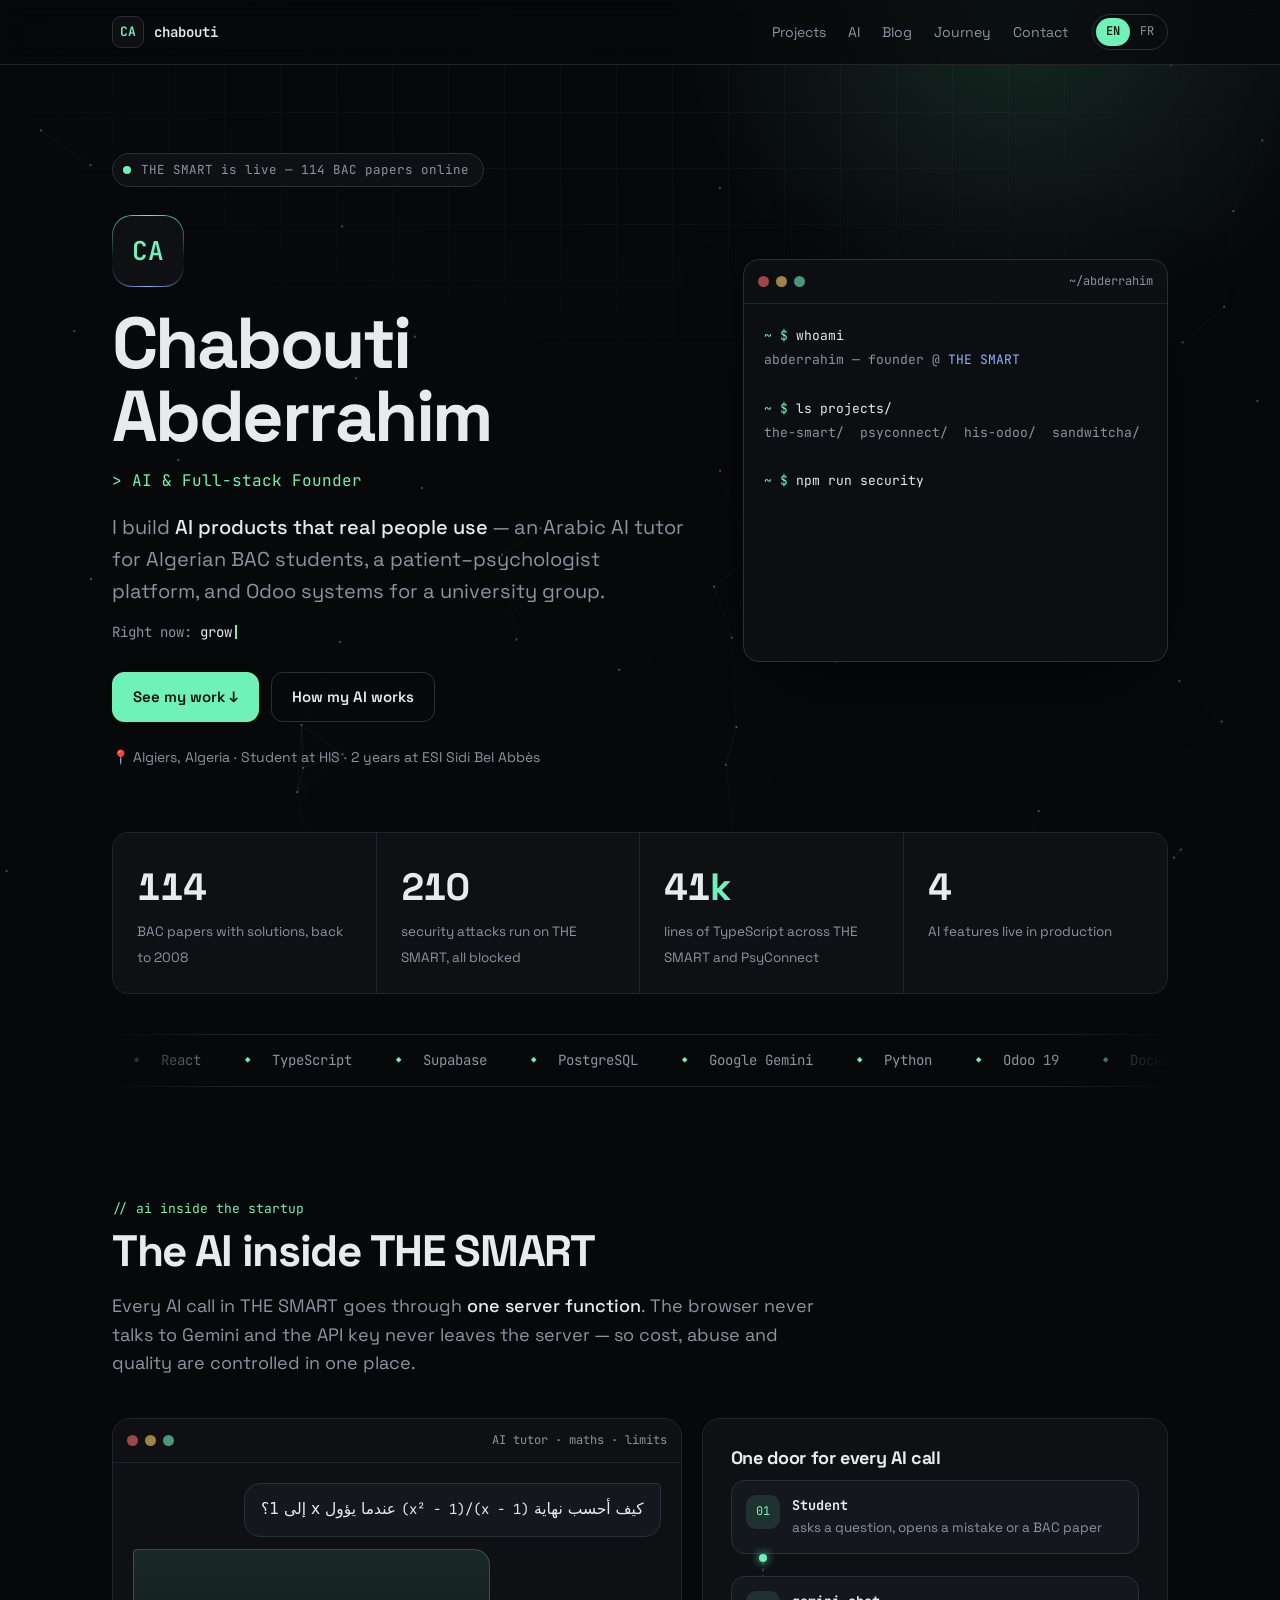
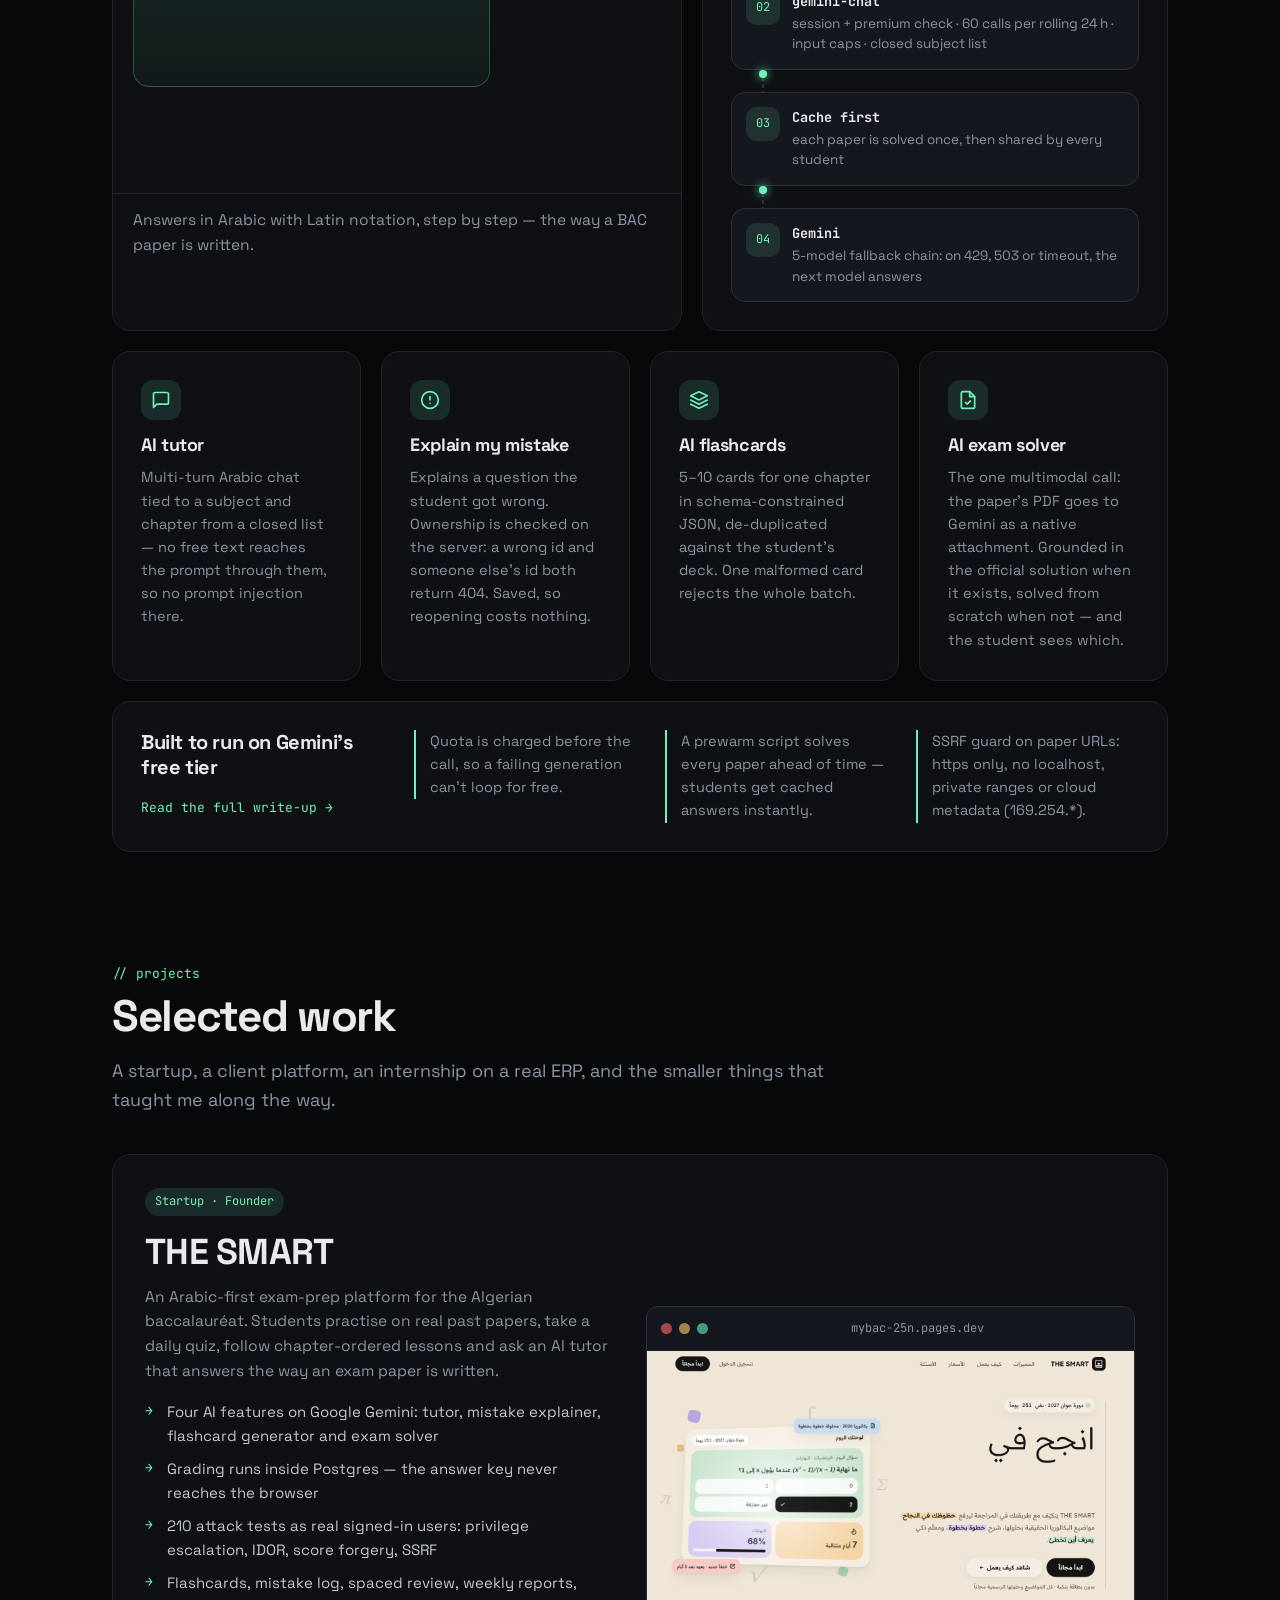
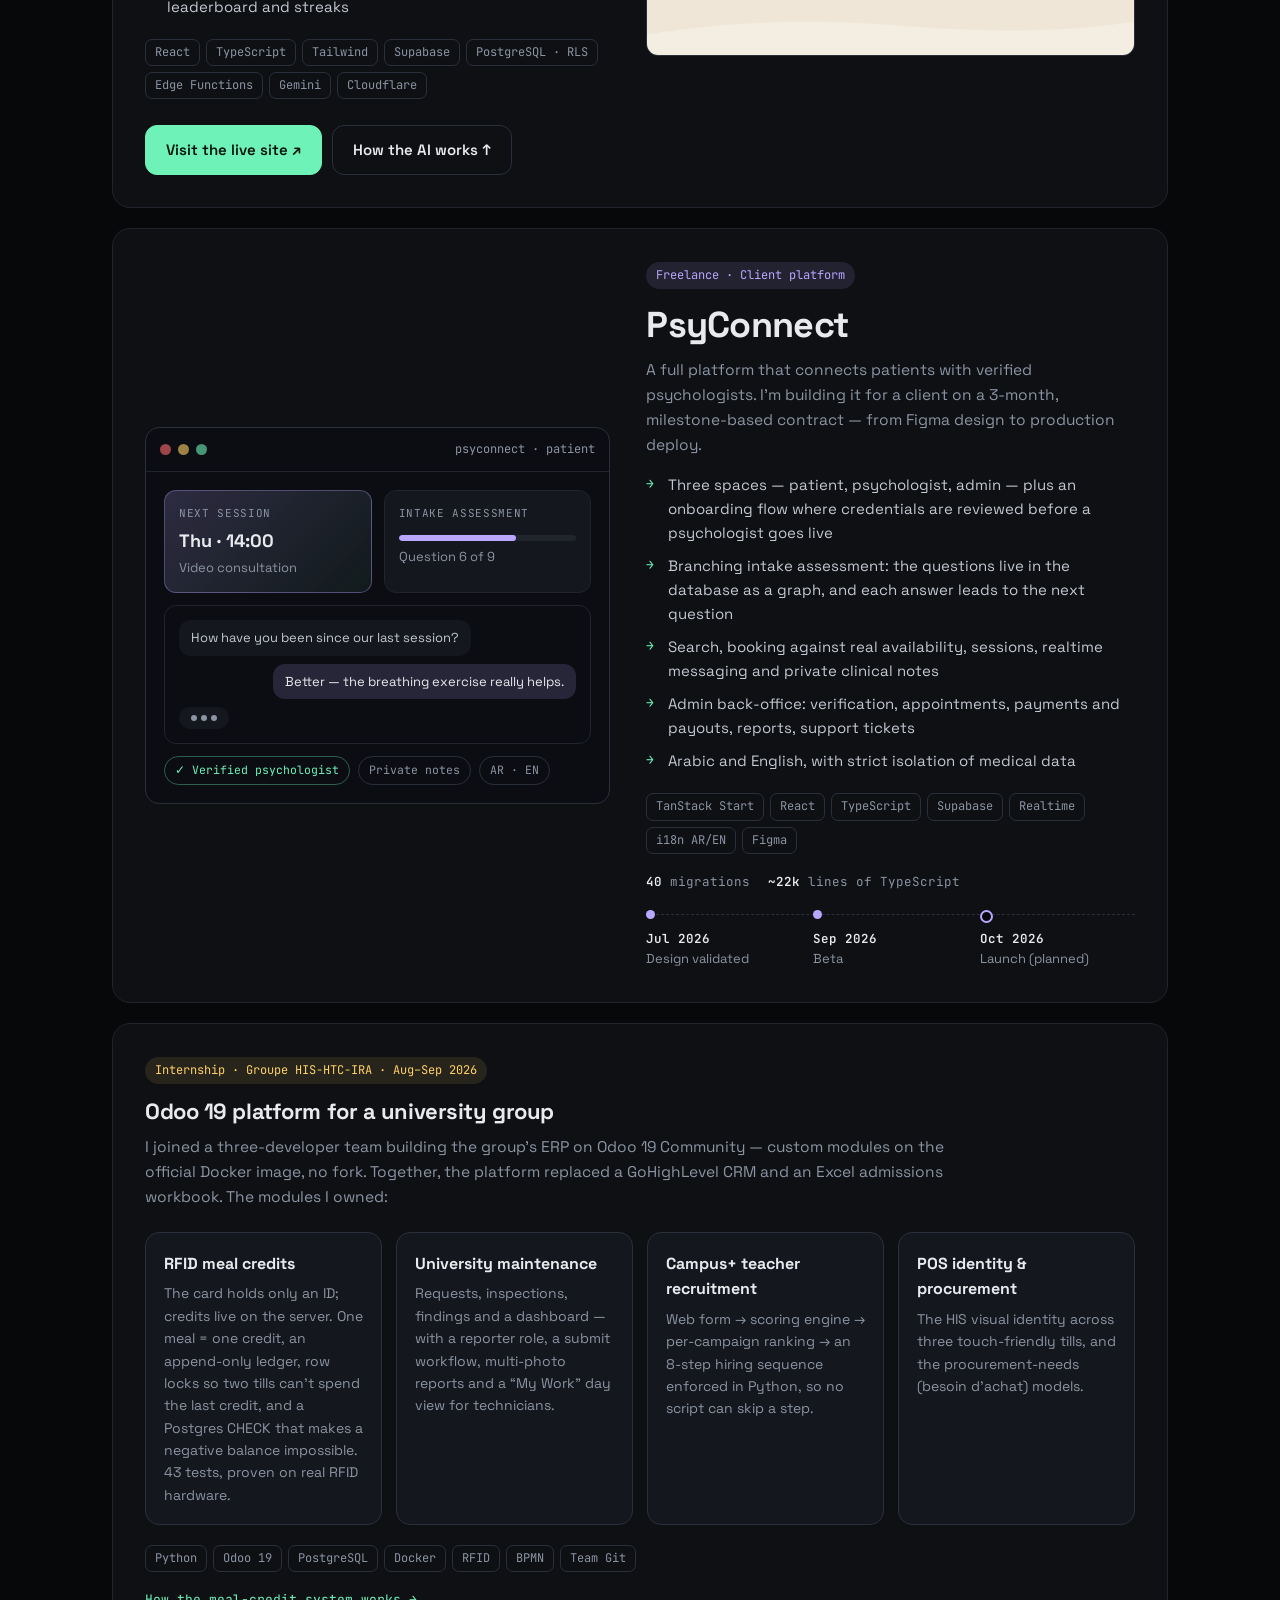
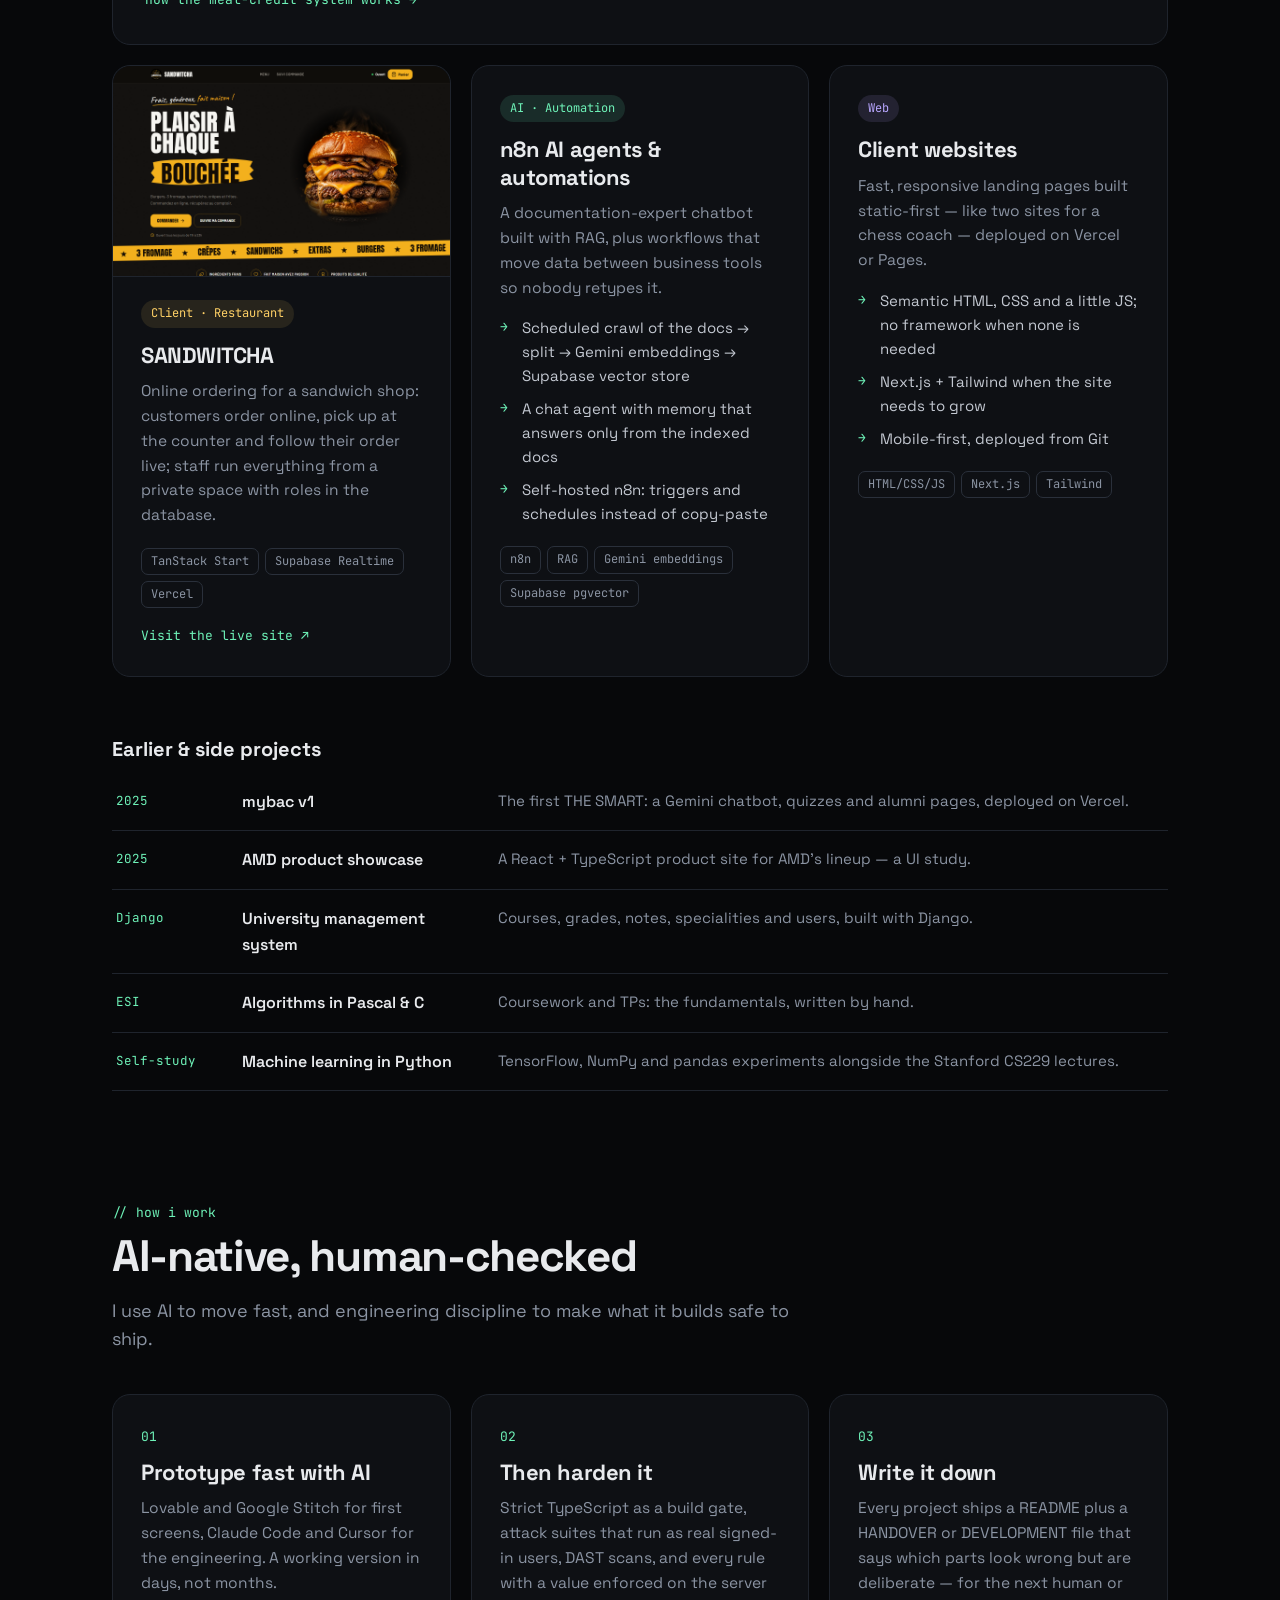
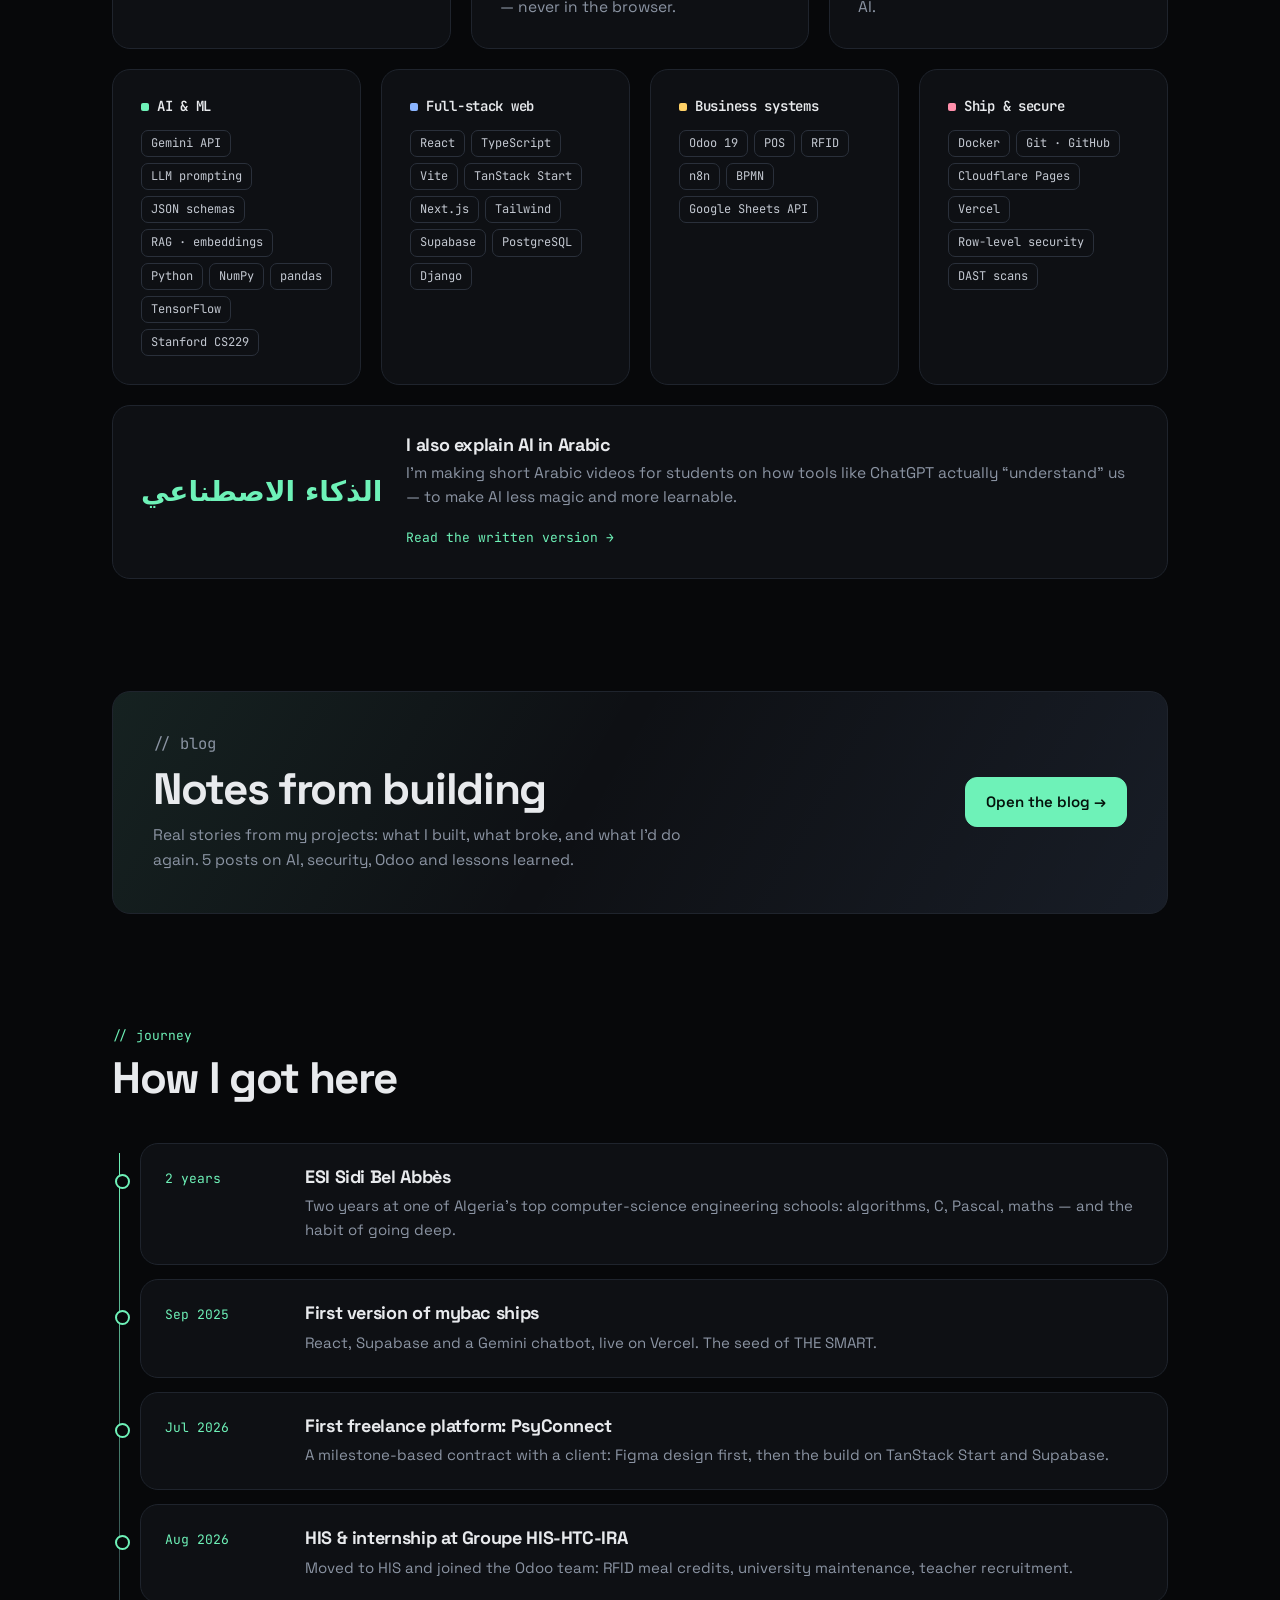
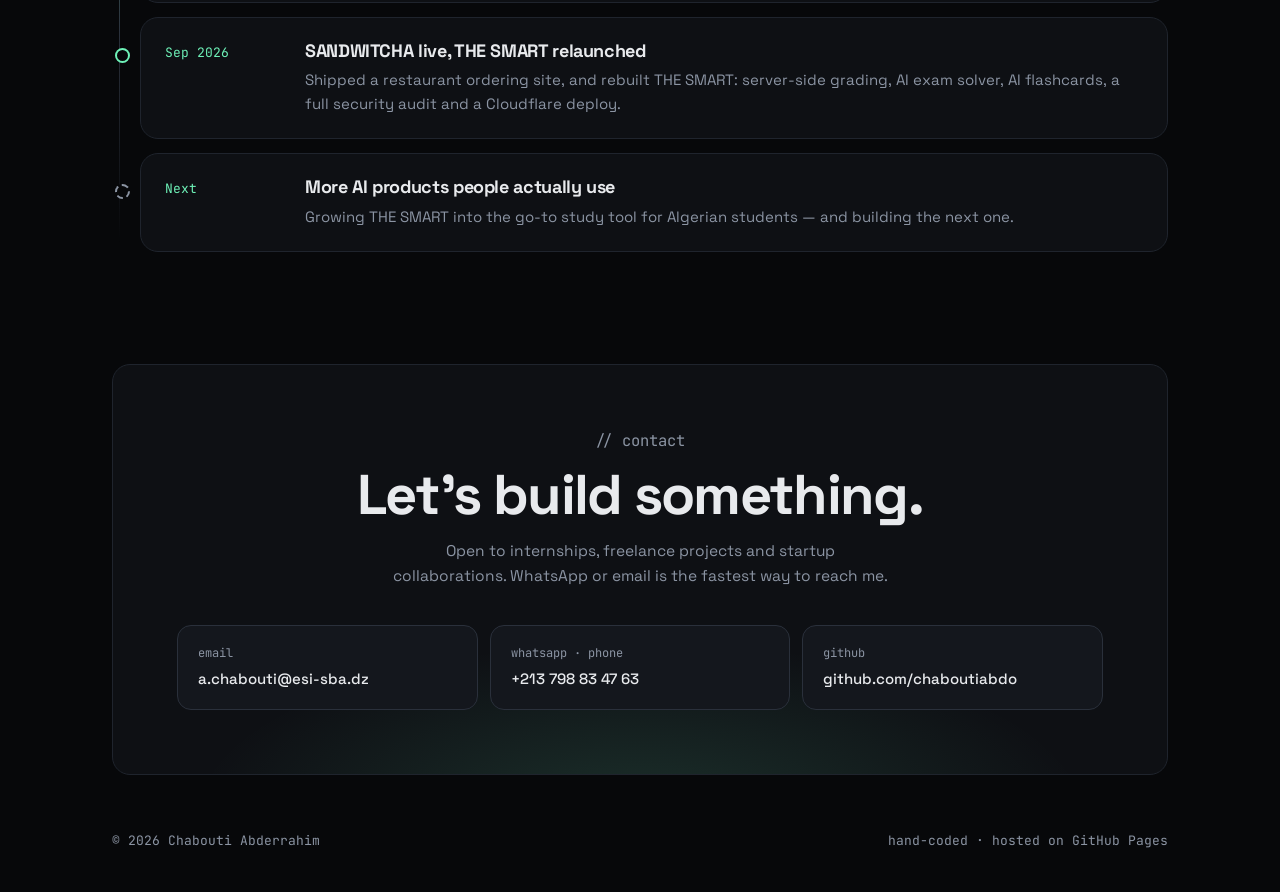
==== commit 81c1f066: "Move the blog to its own page with topic filters Co-Authored-By: Claude Opus 5.5 <noreply@anthropic." ====
--- a/index.html
+++ b/index.html
@@ -27,7 +27,7 @@
     <div class="links">
       <a href="#projects" data-i18n="nav.projects">Projects</a>
       <a href="#ai" data-i18n="nav.ai">AI</a>
-      <a href="#blog" data-i18n="nav.blog">Blog</a>
+      <a href="blog/index.html" data-i18n="nav.blog">Blog</a>
       <a href="#journey" data-i18n="nav.journey">Journey</a>
       <a href="#contact" data-i18n="nav.contact">Contact</a>
     </div>
@@ -303,46 +303,14 @@
 
   <!-- ============ BLOG ============ -->
   <section id="blog">
-    <p class="kicker">// blog</p>
-    <h2 data-i18n="blog.title">Notes from building</h2>
-    <p class="sub" data-i18n="blog.sub">Real stories from my projects: what I built, what broke, and what I’d do again.</p>
-    <div class="posts">
-      <a class="card post-card reveal" href="blog/ai-tutor.html">
-        <span class="tag">AI</span>
-        <span class="pmeta">Sep 2026 · 7 min<span data-i18n="blog.en"></span></span>
-        <h3 data-i18n="p1.t">One function, four modes: the AI inside THE SMART</h3>
-        <p data-i18n="p1.d">How a single server function runs the tutor, the mistake explainer, flashcards and a multimodal exam solver on Gemini’s free tier — without leaking the key or the budget.</p>
-        <span class="read" data-i18n="read">Read <i>→</i></span>
-      </a>
-      <a class="card post-card reveal" href="blog/attack-my-own-app.html">
-        <span class="tag warm" data-i18n="p2.tag">Security</span>
-        <span class="pmeta">Sep 2026 · 6 min<span data-i18n="blog.en2"></span></span>
-        <h3 data-i18n="p2.t">I attacked my own app 210 times</h3>
-        <p data-i18n="p2.d">55 fake users, 205 attacks, and the leaderboard exploit that justified all of it.</p>
-        <span class="read" data-i18n="read2">Read <i>→</i></span>
-      </a>
-      <a class="card post-card reveal" href="blog/rfid-meal-credits.html">
-        <span class="tag lav">Odoo</span>
-        <span class="pmeta">Sep 2026 · 6 min<span data-i18n="blog.en3"></span></span>
-        <h3 data-i18n="p3.t">One meal, one credit: RFID meal cards on Odoo 19</h3>
-        <p data-i18n="p3.d">Four independent guarantees that keep a university’s meal credits honest.</p>
-        <span class="read" data-i18n="read3">Read <i>→</i></span>
-      </a>
-      <a class="card post-card reveal" href="blog/db-reset.html">
-        <span class="tag warm" data-i18n="p4.tag">Postmortem</span>
-        <span class="pmeta">Sep 2026 · 4 min<span data-i18n="blog.en4"></span></span>
-        <h3 data-i18n="p4.t">The day db reset wiped my accounts</h3>
-        <p data-i18n="p4.d">Two self-inflicted outages in one week, and the checklist I wrote after.</p>
-        <span class="read" data-i18n="read4">Read <i>→</i></span>
-      </a>
-      <a class="card post-card reveal" href="blog/how-llms-understand.html">
-        <span class="tag">AI</span>
-        <span class="pmeta">Sep 2026 · 5 min<span data-i18n="blog.en5"></span></span>
-        <h3 data-i18n="p5.t">Does ChatGPT really understand us?</h3>
-        <p data-i18n="p5.d">A student-friendly explanation of how large language models work, with a short Arabic summary.</p>
-        <span class="read" data-i18n="read5">Read <i>→</i></span>
-      </a>
-    </div>
+    <a class="card blog-cta reveal" href="blog/index.html">
+      <div>
+        <p class="kicker">// blog</p>
+        <h2 data-i18n="blog.title">Notes from building</h2>
+        <p data-i18n="blog.sub">Real stories from my projects: what I built, what broke, and what I’d do again. 5 posts on AI, security, Odoo and lessons learned.</p>
+      </div>
+      <span class="btn primary" data-i18n="blog.cta">Open the blog →</span>
+    </a>
   </section>
 
   <!-- ============ JOURNEY ============ -->
@@ -485,19 +453,8 @@
   "content.desc": "Je prépare de courtes vidéos en arabe pour les étudiants sur la façon dont des outils comme ChatGPT nous « comprennent » — pour rendre l’IA moins magique et plus accessible.",
   "content.more": "Lire la version écrite →",
   "blog.title": "Carnet de bord",
-  "blog.sub": "Des histoires vraies tirées de mes projets : ce que j’ai construit, ce qui a cassé, et ce que je referais.",
-  "blog.en": " · en anglais", "blog.en2": " · en anglais", "blog.en3": " · en anglais", "blog.en4": " · en anglais", "blog.en5": " · en anglais",
-  "p1.t": "Une fonction, quatre modes : l’IA de THE SMART",
-  "p1.d": "Comment une seule fonction serveur fait tourner le tuteur, l’explication d’erreurs, les flashcards et un solveur d’examens multimodal sur l’offre gratuite de Gemini — sans fuite de clé ni de budget.",
-  "p2.tag": "Sécurité", "p2.t": "J’ai attaqué ma propre app 210 fois",
-  "p2.d": "55 faux utilisateurs, 205 attaques, et la faille du classement qui a tout justifié.",
-  "p3.t": "Un repas, un crédit : cartes repas RFID sur Odoo 19",
-  "p3.d": "Quatre garanties indépendantes qui gardent honnêtes les crédits repas d’une université.",
-  "p4.tag": "Post-mortem", "p4.t": "Le jour où db reset a effacé mes comptes",
-  "p4.d": "Deux pannes auto-infligées en une semaine, et la checklist écrite juste après.",
-  "p5.t": "ChatGPT nous comprend-il vraiment ?",
-  "p5.d": "Une explication accessible du fonctionnement des grands modèles de langage, avec un court résumé en arabe.",
-  "read": "Lire <i>→</i>", "read2": "Lire <i>→</i>", "read3": "Lire <i>→</i>", "read4": "Lire <i>→</i>", "read5": "Lire <i>→</i>",
+  "blog.sub": "Des histoires vraies tirées de mes projets : ce que j’ai construit, ce qui a cassé, et ce que je referais. 5 articles (en anglais) sur l’IA, la sécurité, Odoo et les leçons apprises.",
+  "blog.cta": "Ouvrir le blog →",
   "journey.title": "Mon parcours",
   "j1.when": "2 ans",
   "j1.desc": "Deux ans dans l’une des meilleures écoles d’ingénieurs en informatique d’Algérie : algorithmique, C, Pascal, maths — et l’habitude d’aller au fond des choses.",
--- a/style.css
+++ b/style.css
@@ -242,20 +242,34 @@
 .step p{font-size:15px}
 @media (max-width:640px){.step{grid-template-columns:1fr;gap:4px;padding:20px}}
 
-/* blog cards */
-.posts{display:grid;grid-template-columns:repeat(3,1fr);gap:20px}
-.post-card{display:flex;flex-direction:column;align-items:flex-start}
-.post-card p{align-self:stretch}
-.post-card:first-child{grid-column:span 2}
-.post-card .pmeta{font-family:var(--mono);font-size:12px;color:var(--muted);margin-top:14px}
-.post-card h3{margin:8px 0 10px}
-.post-card:first-child h3{font-size:clamp(24px,2.6vw,30px)}
-.post-card p{flex:1}
-.read{margin-top:18px;font-family:var(--mono);font-size:13px;color:var(--accent);display:inline-flex;gap:6px}
-.read i{font-style:normal;transition:transform .2s}
-.post-card:hover .read i{transform:translateX(5px)}
-@media (max-width:960px){.posts{grid-template-columns:1fr 1fr}}
-@media (max-width:640px){.posts{grid-template-columns:1fr}.post-card:first-child{grid-column:auto}}
+/* blog: home banner + index page */
+[hidden]{display:none!important}
+.blog-cta{display:flex;align-items:center;justify-content:space-between;gap:32px;padding:40px;
+  background:linear-gradient(120deg,rgba(110,242,184,.08),transparent 45%,rgba(138,180,255,.08)),var(--surface)}
+.blog-cta h2{margin:8px 0 10px}
+.blog-cta p{max-width:36em}
+.blog-cta .btn{flex:none}
+.blog-cta:hover .btn{transform:translateX(4px)}
+.blog-head{padding:80px 0 8px}
+.blog-head h1{margin-top:10px}
+.blog-head .facts{font-size:13px}
+.filters{display:flex;flex-wrap:wrap;gap:8px;margin:36px 0 22px}
+.filters button{font-family:var(--mono);font-size:13px;color:var(--muted);background:var(--surface);border:1px solid var(--line-2);border-radius:999px;padding:7px 14px;cursor:pointer;transition:border-color .2s,color .2s}
+.filters button:hover{border-color:var(--accent);color:var(--text)}
+.filters button[aria-pressed="true"]{background:var(--accent);border-color:var(--accent);color:#04120b;font-weight:600}
+.filters b{font-weight:400;opacity:.65;margin-left:6px}
+.list{display:grid;gap:14px}
+.post-row{display:grid;grid-template-columns:150px 1fr auto;gap:28px;align-items:center;padding:28px}
+.post-row .pmeta{display:grid;justify-items:start;justify-content:start;gap:10px;font-family:var(--mono);font-size:12.5px;color:var(--muted)}
+.post-row h2{font-size:clamp(20px,2.4vw,26px);margin:0 0 8px;letter-spacing:-.02em}
+.post-row p{color:var(--muted);font-size:15.5px}
+.post-row .arrow{font-family:var(--mono);font-size:22px;color:var(--accent);transition:transform .25s}
+.post-row:hover .arrow{transform:translateX(6px)}
+.author{display:flex;gap:22px;align-items:center;margin-top:56px}
+.author .monogram{flex:none;margin:0}
+.author h3{margin:0 0 4px;font-size:18px}
+.author .actions{margin-top:14px}
+@media (max-width:760px){.blog-cta{flex-direction:column;align-items:flex-start;padding:28px}.post-row{grid-template-columns:1fr;gap:14px;padding:22px}.post-row .pmeta{grid-auto-flow:column;align-items:center}.post-row .arrow{display:none}.author{flex-direction:column;align-items:flex-start}}
 
 /* contact */
 .cta{text-align:center;padding:64px clamp(20px,5vw,64px);overflow:hidden}
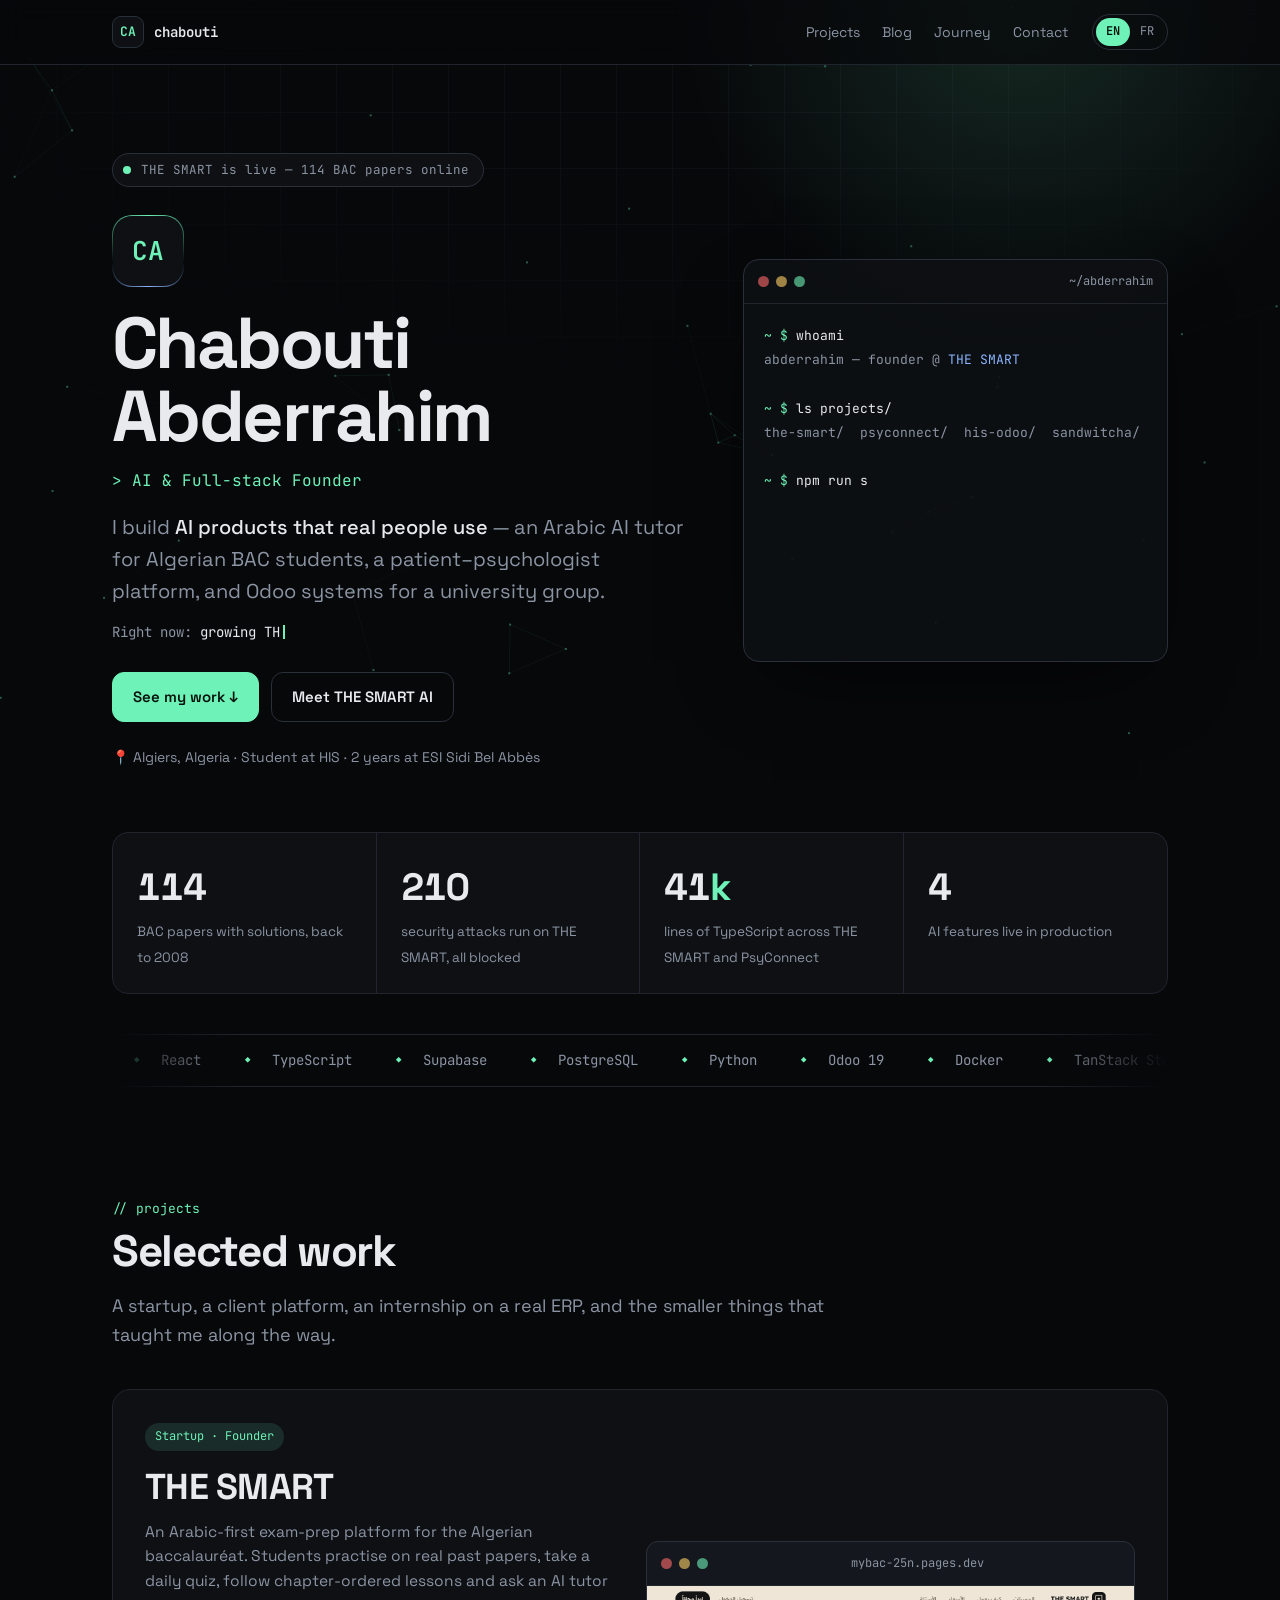
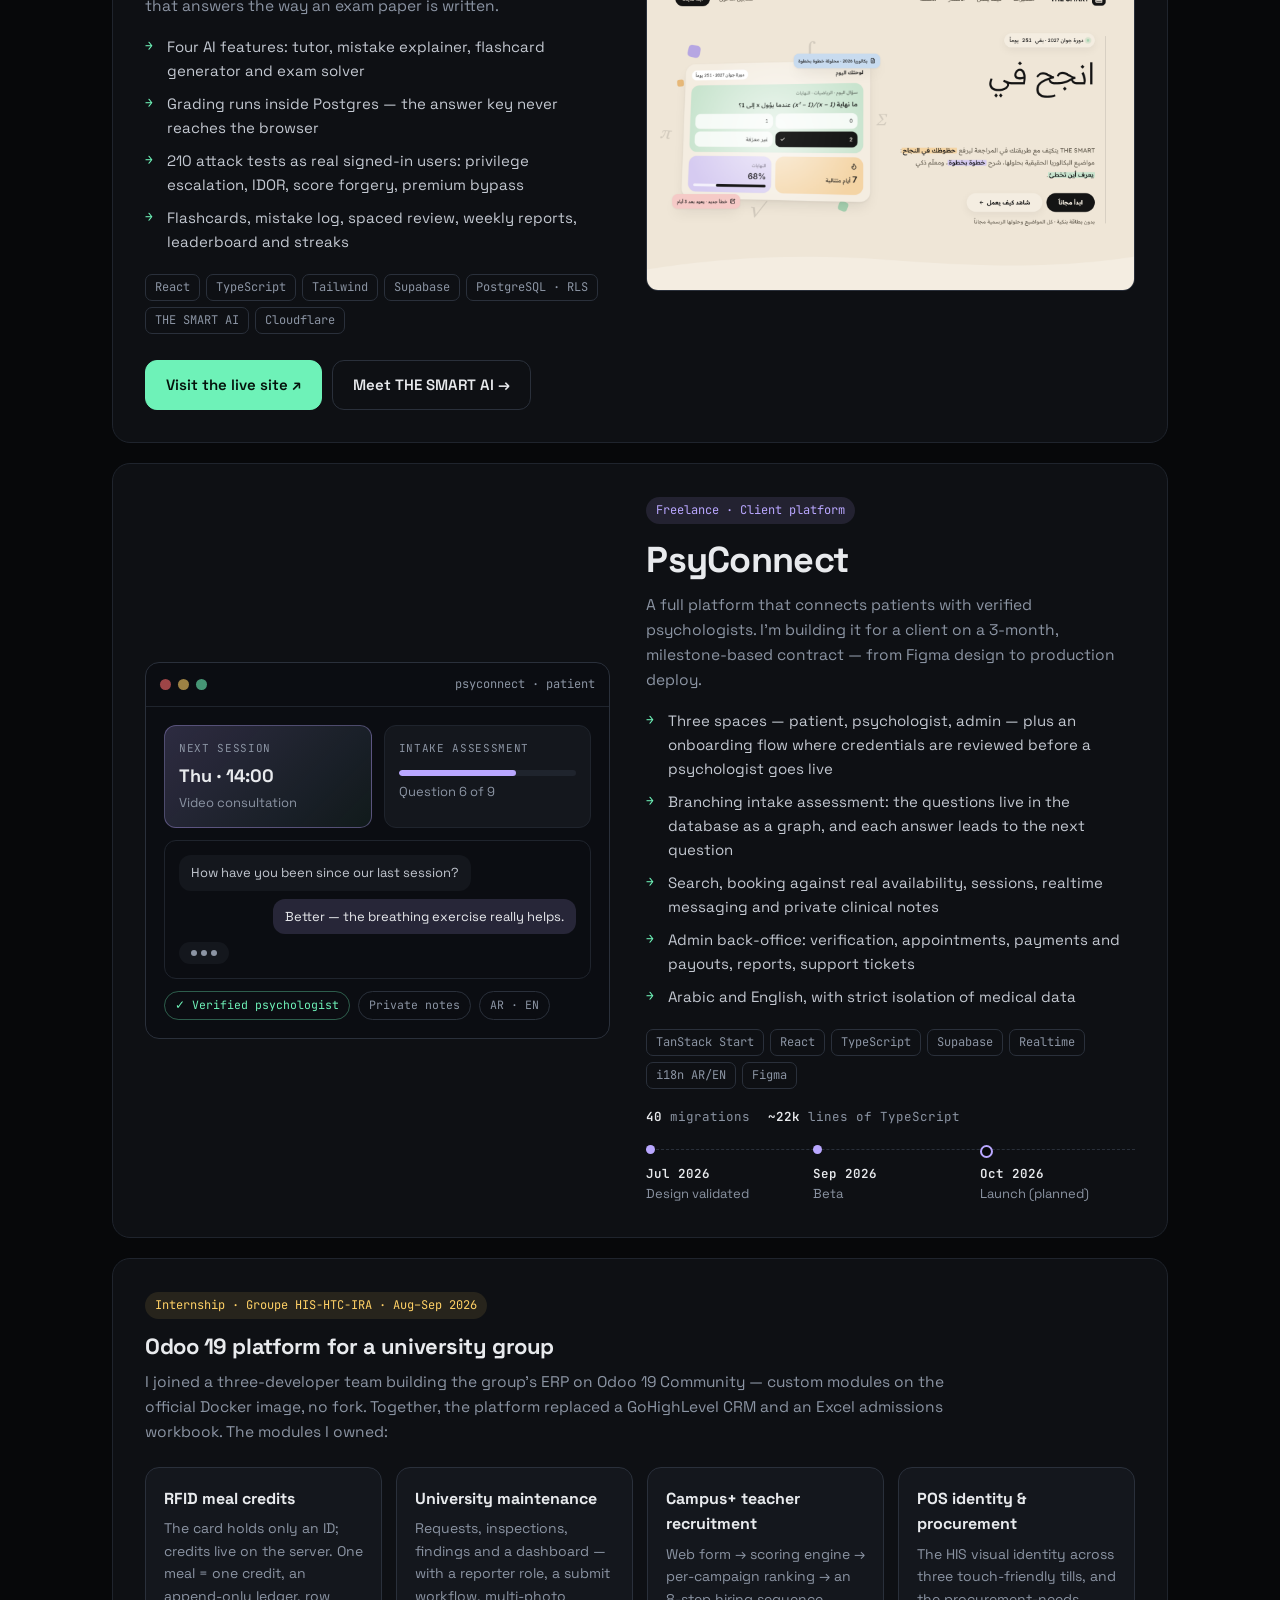
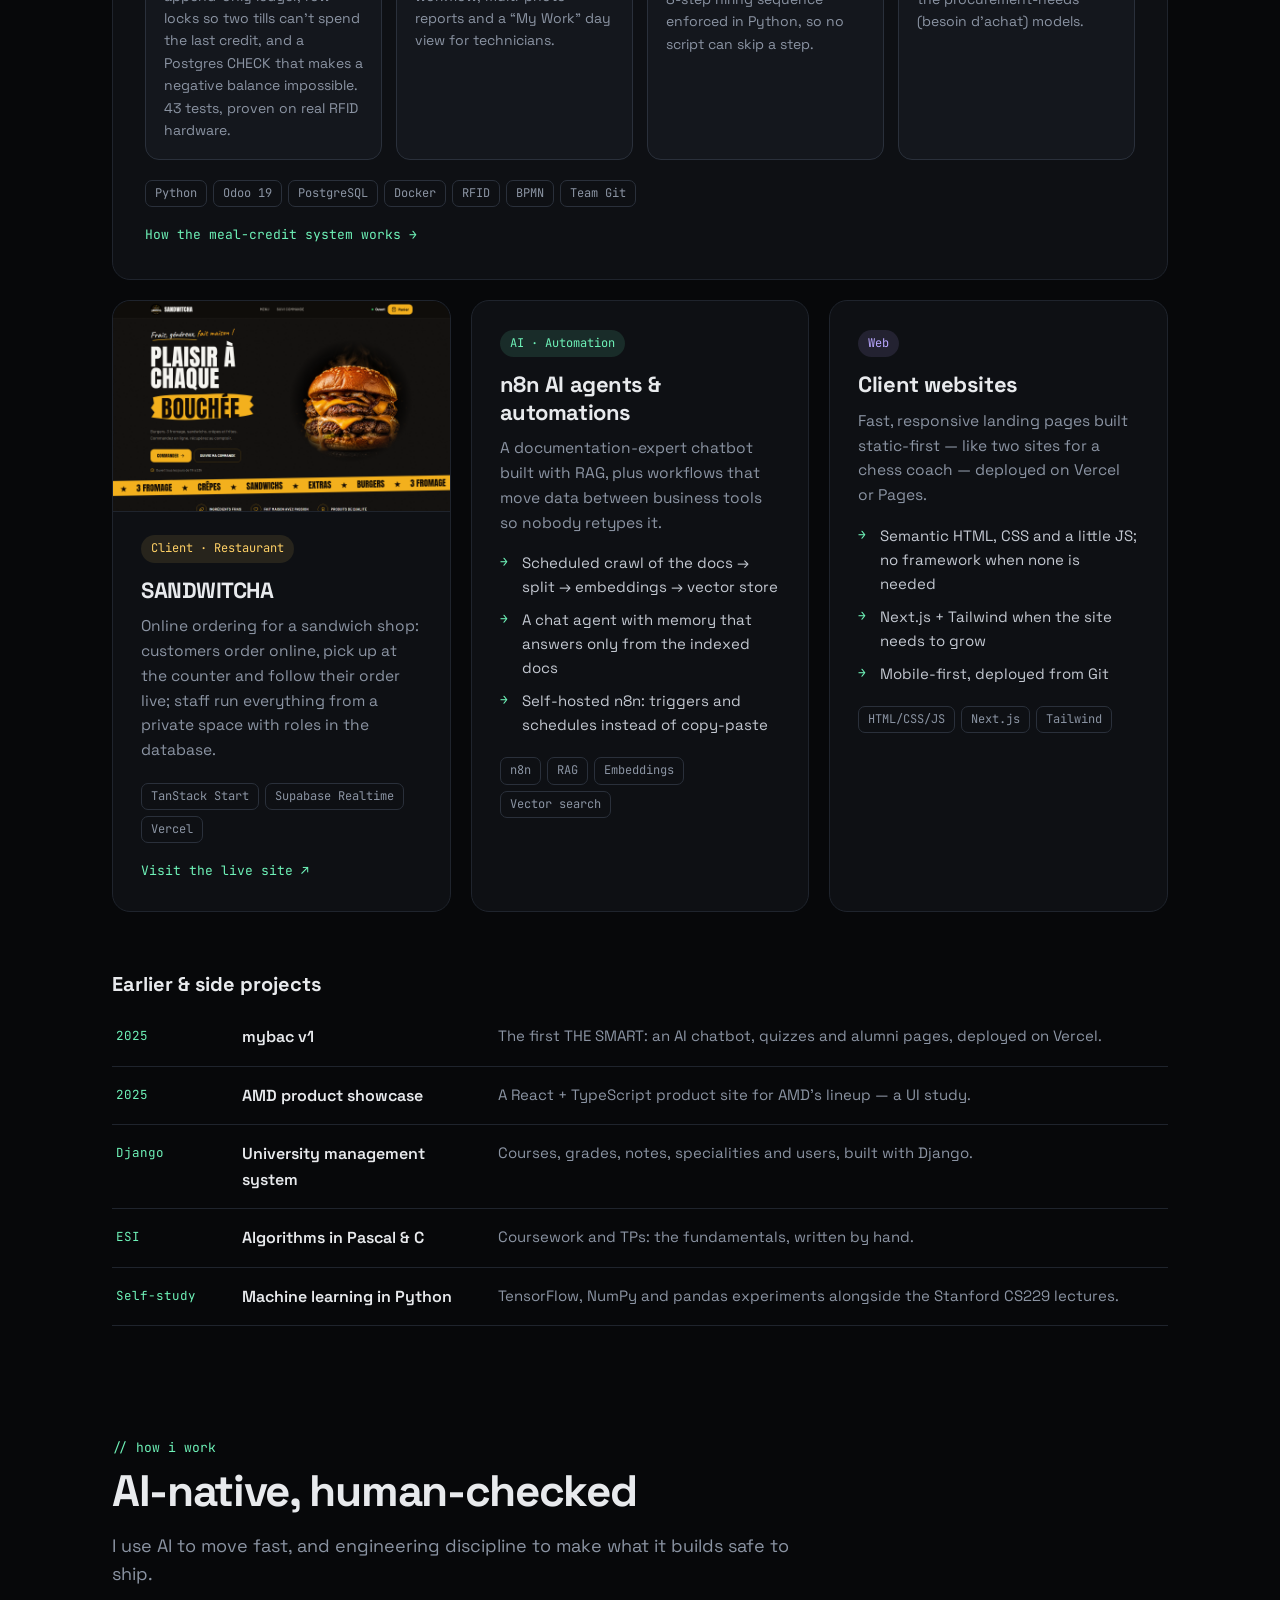
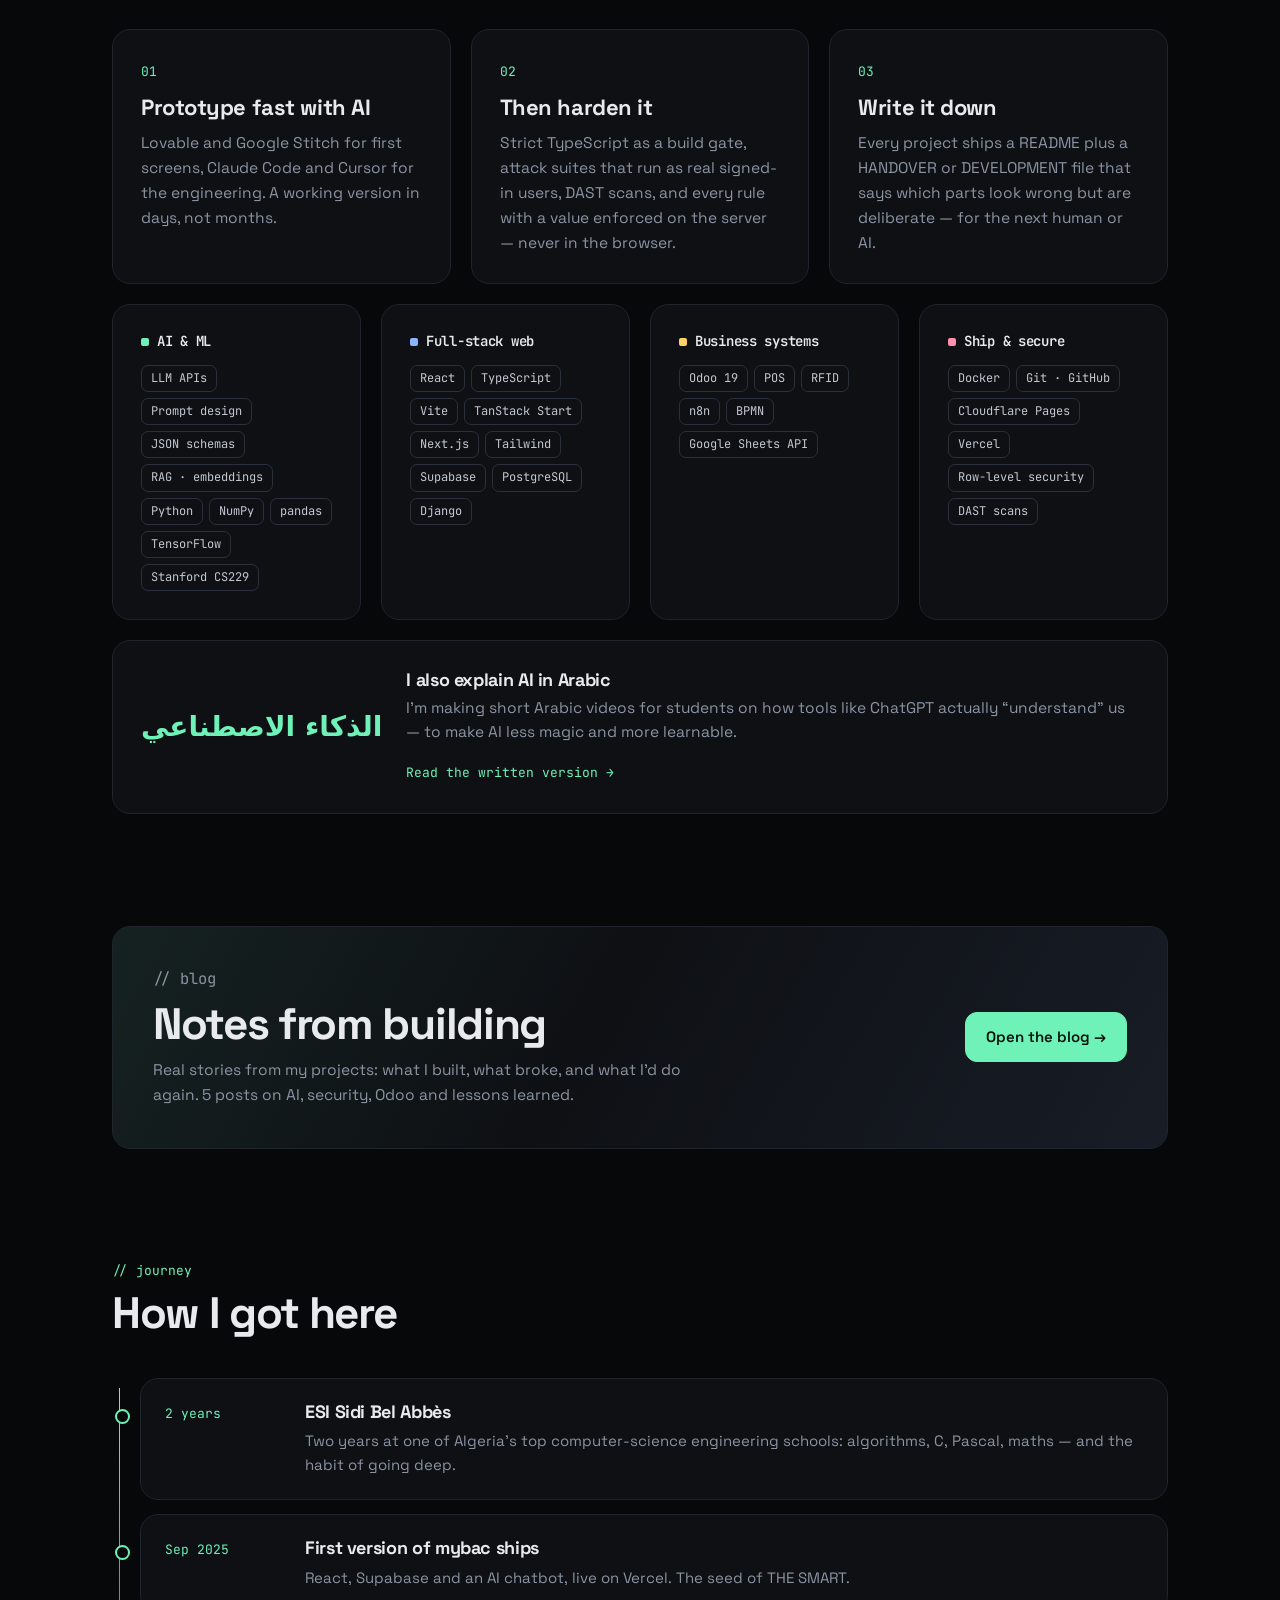
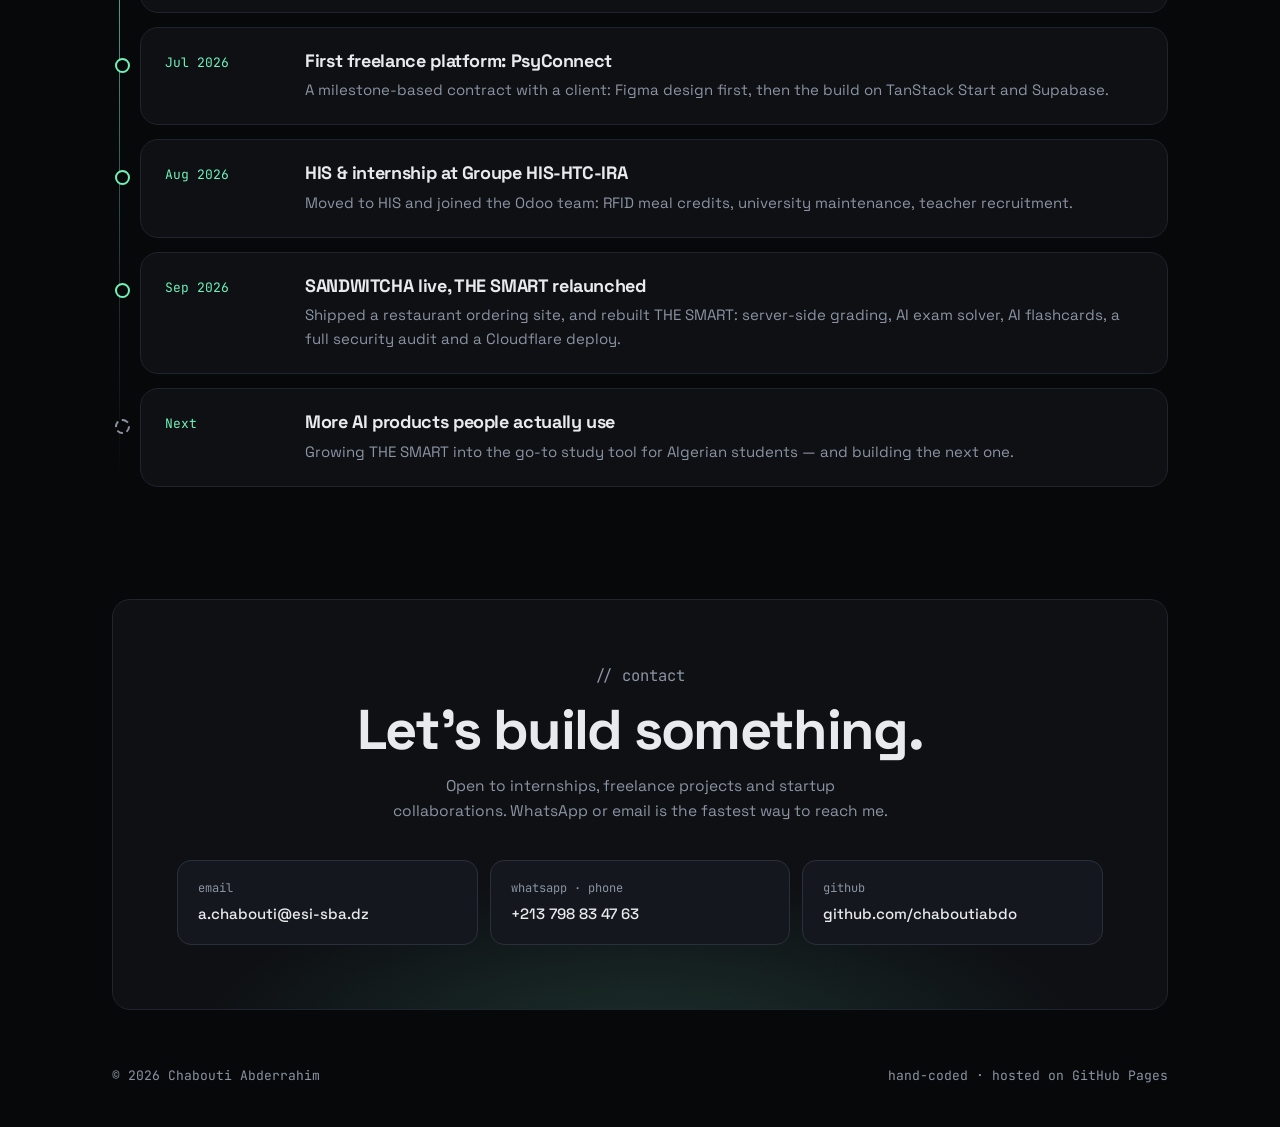
==== commit be8c47d8: "Move THE SMART AI to a product post; keep AI internals private Co-Authored-By: Claude Opus 5.5 <nore" ====
--- a/index.html
+++ b/index.html
@@ -26,7 +26,6 @@
     <a class="logo" href="#top"><span class="mark">CA</span>chabouti</a>
     <div class="links">
       <a href="#projects" data-i18n="nav.projects">Projects</a>
-      <a href="#ai" data-i18n="nav.ai">AI</a>
       <a href="blog/index.html" data-i18n="nav.blog">Blog</a>
       <a href="#journey" data-i18n="nav.journey">Journey</a>
       <a href="#contact" data-i18n="nav.contact">Contact</a>
@@ -50,7 +49,7 @@
       <p class="now"><span data-i18n="hero.now">Right now:</span> <span class="rot" id="rot">growing THE SMART</span></p>
       <div class="ctas">
         <a class="btn primary" href="#projects" data-i18n="hero.cta1">See my work ↓</a>
-        <a class="btn" href="#ai" data-i18n="hero.cta2">How my AI works</a>
+        <a class="btn" href="blog/the-smart-ai.html" data-i18n="hero.cta2">Meet THE SMART AI</a>
       </div>
       <p class="meta" data-i18n="hero.meta">📍 Algiers, Algeria · Student at HIS · 2 years at ESI Sidi Bel Abbès</p>
     </div>
@@ -68,7 +67,7 @@
         <span class="ln"><span class="ok">✓ 210 / 210 attacks blocked</span></span>
         <span class="ln"></span>
         <span class="ln"><span class="p">~ $</span> <span class="o" data-type>ask-ai "lim (x²−1)/(x−1), x→1"</span></span>
-        <span class="ln">→ gemini-chat · cached · <span class="ok">2</span></span>
+        <span class="ln">→ the-smart-ai · step by step · <span class="ok">2</span></span>
         <span class="ln"></span>
         <span class="ln"><span class="p">~ $</span> <span class="cursor"></span></span>
       </div>
@@ -83,72 +82,8 @@
   </div>
 
   <div class="marquee" aria-hidden="true">
-    <div class="track" id="track"><span>React</span><span>TypeScript</span><span>Supabase</span><span>PostgreSQL</span><span>Google Gemini</span><span>Python</span><span>Odoo 19</span><span>Docker</span><span>TanStack Start</span><span>Tailwind CSS</span><span>n8n</span><span>Cloudflare</span><span>Vercel</span><span>RFID</span><span>BPMN</span><span>Figma</span></div>
+    <div class="track" id="track"><span>React</span><span>TypeScript</span><span>Supabase</span><span>PostgreSQL</span><span>Python</span><span>Odoo 19</span><span>Docker</span><span>TanStack Start</span><span>Tailwind CSS</span><span>n8n</span><span>Cloudflare</span><span>Vercel</span><span>RFID</span><span>BPMN</span><span>Figma</span></div>
   </div>
-
-  <!-- ============ AI ============ -->
-  <section id="ai">
-    <p class="kicker">// ai inside the startup</p>
-    <h2 data-i18n="ai.title">The AI inside THE SMART</h2>
-    <p class="sub" data-i18n="ai.sub">Every AI call in THE SMART goes through <strong>one server function</strong>. The browser never talks to Gemini and the API key never leaves the server — so cost, abuse and quality are controlled in one place.</p>
-
-    <div class="ai-top">
-      <div class="card chat reveal">
-        <div class="bar"><i></i><i></i><i></i><span data-i18n="ai.chat">AI tutor · maths · limits</span></div>
-        <div class="msgs" id="msgs" dir="rtl" lang="ar">
-          <div class="msg me">كيف أحسب نهاية <bdi>(x² − 1)/(x − 1)</bdi> عندما يؤول x إلى 1؟</div>
-          <div class="msg ai">
-            <span class="ans on">١. التعويض المباشر يعطي <bdi>0/0</bdi> — حالة عدم تعيين.</span>
-            <span class="ans on">٢. نحلّل البسط: <bdi>x² − 1 = (x − 1)(x + 1)</bdi></span>
-            <span class="ans on">٣. نختصر على <bdi>(x − 1)</bdi> فيبقى <bdi>x + 1</bdi></span>
-            <span class="ans on">٤. النهاية = <bdi>1 + 1 = 2</bdi> <b class="ok">✓</b></span>
-          </div>
-        </div>
-        <p class="cap" data-i18n="ai.cap">Answers in Arabic with Latin notation, step by step — the way a BAC paper is written.</p>
-      </div>
-
-      <div class="card pipe reveal">
-        <h3 data-i18n="ai.pipe">One door for every AI call</h3>
-        <div class="node"><span class="n">01</span><div><b data-i18n="n1.t">Student</b><p data-i18n="n1.d">asks a question, opens a mistake or a BAC paper</p></div></div>
-        <div class="link"><i></i></div>
-        <div class="node"><span class="n">02</span><div><b>gemini-chat</b><p data-i18n="n2.d">session + premium check · 60 calls per rolling 24 h · input caps · closed subject list</p></div></div>
-        <div class="link"><i></i></div>
-        <div class="node"><span class="n">03</span><div><b data-i18n="n3.t">Cache first</b><p data-i18n="n3.d">each paper is solved once, then shared by every student</p></div></div>
-        <div class="link"><i></i></div>
-        <div class="node"><span class="n">04</span><div><b>Gemini</b><p data-i18n="n4.d">5-model fallback chain: on 429, 503 or timeout, the next model answers</p></div></div>
-      </div>
-    </div>
-
-    <div class="features">
-      <div class="card feature reveal">
-        <span class="ico"><svg width="20" height="20" viewBox="0 0 24 24" fill="none" stroke="currentColor" stroke-width="2" stroke-linecap="round" stroke-linejoin="round"><path d="M21 15a2 2 0 0 1-2 2H7l-4 4V5a2 2 0 0 1 2-2h14a2 2 0 0 1 2 2z"/></svg></span>
-        <h3 data-i18n="f1.t">AI tutor</h3>
-        <p data-i18n="f1.d">Multi-turn Arabic chat tied to a subject and chapter from a closed list — no free text reaches the prompt through them, so no prompt injection there.</p>
-      </div>
-      <div class="card feature reveal">
-        <span class="ico"><svg width="20" height="20" viewBox="0 0 24 24" fill="none" stroke="currentColor" stroke-width="2" stroke-linecap="round" stroke-linejoin="round"><circle cx="12" cy="12" r="10"/><path d="M12 8v4M12 16h.01"/></svg></span>
-        <h3 data-i18n="f2.t">Explain my mistake</h3>
-        <p data-i18n="f2.d">Explains a question the student got wrong. Ownership is checked on the server: a wrong id and someone else’s id both return 404. Saved, so reopening costs nothing.</p>
-      </div>
-      <div class="card feature reveal">
-        <span class="ico"><svg width="20" height="20" viewBox="0 0 24 24" fill="none" stroke="currentColor" stroke-width="2" stroke-linecap="round" stroke-linejoin="round"><path d="M12 2 2 7l10 5 10-5-10-5z"/><path d="m2 17 10 5 10-5M2 12l10 5 10-5"/></svg></span>
-        <h3 data-i18n="f3.t">AI flashcards</h3>
-        <p data-i18n="f3.d">5–10 cards for one chapter in schema-constrained JSON, de-duplicated against the student’s deck. One malformed card rejects the whole batch.</p>
-      </div>
-      <div class="card feature reveal">
-        <span class="ico"><svg width="20" height="20" viewBox="0 0 24 24" fill="none" stroke="currentColor" stroke-width="2" stroke-linecap="round" stroke-linejoin="round"><path d="M14 2H6a2 2 0 0 0-2 2v16a2 2 0 0 0 2 2h12a2 2 0 0 0 2-2V8z"/><path d="M14 2v6h6M9 15l2 2 4-4"/></svg></span>
-        <h3 data-i18n="f4.t">AI exam solver</h3>
-        <p data-i18n="f4.d">The one multimodal call: the paper’s PDF goes to Gemini as a native attachment. Grounded in the official solution when it exists, solved from scratch when not — and the student sees which.</p>
-      </div>
-    </div>
-
-    <div class="card freetier reveal">
-      <div><h3 data-i18n="ft.t">Built to run on Gemini’s free tier</h3><a class="more" href="blog/ai-tutor.html" data-i18n="ft.more">Read the full write-up →</a></div>
-      <p data-i18n="ft.1">Quota is charged before the call, so a failing generation can’t loop for free.</p>
-      <p data-i18n="ft.2">A prewarm script solves every paper ahead of time — students get cached answers instantly.</p>
-      <p data-i18n="ft.3">SSRF guard on paper URLs: https only, no localhost, private ranges or cloud metadata (169.254.*).</p>
-    </div>
-  </section>
 
   <!-- ============ PROJECTS ============ -->
   <section id="projects">
@@ -162,15 +97,15 @@
         <h3>THE SMART</h3>
         <p data-i18n="smart.desc">An Arabic-first exam-prep platform for the Algerian baccalauréat. Students practise on real past papers, take a daily quiz, follow chapter-ordered lessons and ask an AI tutor that answers the way an exam paper is written.</p>
         <ul>
-          <li data-i18n="smart.b1">Four AI features on Google Gemini: tutor, mistake explainer, flashcard generator and exam solver</li>
+          <li data-i18n="smart.b1">Four AI features: tutor, mistake explainer, flashcard generator and exam solver</li>
           <li data-i18n="smart.b2">Grading runs inside Postgres — the answer key never reaches the browser</li>
-          <li data-i18n="smart.b3">210 attack tests as real signed-in users: privilege escalation, IDOR, score forgery, SSRF</li>
+          <li data-i18n="smart.b3">210 attack tests as real signed-in users: privilege escalation, IDOR, score forgery, premium bypass</li>
           <li data-i18n="smart.b4">Flashcards, mistake log, spaced review, weekly reports, leaderboard and streaks</li>
         </ul>
-        <div class="chips"><span>React</span><span>TypeScript</span><span>Tailwind</span><span>Supabase</span><span>PostgreSQL · RLS</span><span>Edge Functions</span><span>Gemini</span><span>Cloudflare</span></div>
+        <div class="chips"><span>React</span><span>TypeScript</span><span>Tailwind</span><span>Supabase</span><span>PostgreSQL · RLS</span><span>THE SMART AI</span><span>Cloudflare</span></div>
         <div class="actions">
           <a class="btn primary" href="https://mybac-25n.pages.dev/" target="_blank" rel="noopener" data-i18n="smart.cta">Visit the live site ↗</a>
-          <a class="btn" href="#ai" data-i18n="smart.cta2">How the AI works ↑</a>
+          <a class="btn" href="blog/the-smart-ai.html" data-i18n="smart.cta2">Meet THE SMART AI →</a>
         </div>
       </div>
       <a class="shot" href="https://mybac-25n.pages.dev/" target="_blank" rel="noopener" aria-label="THE SMART live site">
@@ -245,11 +180,11 @@
         <h3 data-i18n="auto.title">n8n AI agents &amp; automations</h3>
         <p data-i18n="auto.desc">A documentation-expert chatbot built with RAG, plus workflows that move data between business tools so nobody retypes it.</p>
         <ul>
-          <li data-i18n="auto.b1">Scheduled crawl of the docs → split → Gemini embeddings → Supabase vector store</li>
+          <li data-i18n="auto.b1">Scheduled crawl of the docs → split → embeddings → vector store</li>
           <li data-i18n="auto.b2">A chat agent with memory that answers only from the indexed docs</li>
           <li data-i18n="auto.b3">Self-hosted n8n: triggers and schedules instead of copy-paste</li>
         </ul>
-        <div class="chips"><span>n8n</span><span>RAG</span><span>Gemini embeddings</span><span>Supabase pgvector</span></div>
+        <div class="chips"><span>n8n</span><span>RAG</span><span>Embeddings</span><span>Vector search</span></div>
       </article>
 
       <article class="card reveal">
@@ -267,7 +202,7 @@
 
     <div class="archive reveal">
       <h3 data-i18n="arc.title">Earlier &amp; side projects</h3>
-      <div class="arow"><span>2025</span><b data-i18n="a1.t">mybac v1</b><p data-i18n="a1.d">The first THE SMART: a Gemini chatbot, quizzes and alumni pages, deployed on Vercel.</p></div>
+      <div class="arow"><span>2025</span><b data-i18n="a1.t">mybac v1</b><p data-i18n="a1.d">The first THE SMART: an AI chatbot, quizzes and alumni pages, deployed on Vercel.</p></div>
       <div class="arow"><span>2025</span><b data-i18n="a2.t">AMD product showcase</b><p data-i18n="a2.d">A React + TypeScript product site for AMD’s lineup — a UI study.</p></div>
       <div class="arow"><span>Django</span><b data-i18n="a3.t">University management system</b><p data-i18n="a3.d">Courses, grades, notes, specialities and users, built with Django.</p></div>
       <div class="arow"><span>ESI</span><b data-i18n="a4.t">Algorithms in Pascal &amp; C</b><p data-i18n="a4.d">Coursework and TPs: the fundamentals, written by hand.</p></div>
@@ -286,7 +221,7 @@
       <div class="card reveal"><span class="num">03</span><h3 data-i18n="w3.t">Write it down</h3><p data-i18n="w3.d">Every project ships a README plus a HANDOVER or DEVELOPMENT file that says which parts look wrong but are deliberate — for the next human or AI.</p></div>
     </div>
     <div class="skills">
-      <div class="card reveal"><h3 data-i18n="skills.ai">AI &amp; ML</h3><div class="chips"><span>Gemini API</span><span>LLM prompting</span><span>JSON schemas</span><span>RAG · embeddings</span><span>Python</span><span>NumPy</span><span>pandas</span><span>TensorFlow</span><span>Stanford CS229</span></div></div>
+      <div class="card reveal"><h3 data-i18n="skills.ai">AI &amp; ML</h3><div class="chips"><span>LLM APIs</span><span>Prompt design</span><span>JSON schemas</span><span>RAG · embeddings</span><span>Python</span><span>NumPy</span><span>pandas</span><span>TensorFlow</span><span>Stanford CS229</span></div></div>
       <div class="card reveal"><h3 data-i18n="skills.web">Full-stack web</h3><div class="chips"><span>React</span><span>TypeScript</span><span>Vite</span><span>TanStack Start</span><span>Next.js</span><span>Tailwind</span><span>Supabase</span><span>PostgreSQL</span><span>Django</span></div></div>
       <div class="card reveal"><h3 data-i18n="skills.biz">Business systems</h3><div class="chips"><span>Odoo 19</span><span>POS</span><span>RFID</span><span>n8n</span><span>BPMN</span><span>Google Sheets API</span></div></div>
       <div class="card reveal"><h3 data-i18n="skills.ship">Ship &amp; secure</h3><div class="chips"><span>Docker</span><span>Git · GitHub</span><span>Cloudflare Pages</span><span>Vercel</span><span>Row-level security</span><span>DAST scans</span></div></div>
@@ -319,7 +254,7 @@
     <h2 data-i18n="journey.title">How I got here</h2>
     <div class="timeline" style="margin-top:40px">
       <div class="card step reveal"><span class="when" data-i18n="j1.when">2 years</span><div><h3>ESI Sidi Bel Abbès</h3><p data-i18n="j1.desc">Two years at one of Algeria’s top computer-science engineering schools: algorithms, C, Pascal, maths — and the habit of going deep.</p></div></div>
-      <div class="card step reveal"><span class="when" data-i18n="j2.when">Sep 2025</span><div><h3 data-i18n="j2.title">First version of mybac ships</h3><p data-i18n="j2.desc">React, Supabase and a Gemini chatbot, live on Vercel. The seed of THE SMART.</p></div></div>
+      <div class="card step reveal"><span class="when" data-i18n="j2.when">Sep 2025</span><div><h3 data-i18n="j2.title">First version of mybac ships</h3><p data-i18n="j2.desc">React, Supabase and an AI chatbot, live on Vercel. The seed of THE SMART.</p></div></div>
       <div class="card step reveal"><span class="when" data-i18n="j3.when">Jul 2026</span><div><h3 data-i18n="j3.title">First freelance platform: PsyConnect</h3><p data-i18n="j3.desc">A milestone-based contract with a client: Figma design first, then the build on TanStack Start and Supabase.</p></div></div>
       <div class="card step reveal"><span class="when" data-i18n="j4.when">Aug 2026</span><div><h3 data-i18n="j4.title">HIS &amp; internship at Groupe HIS-HTC-IRA</h3><p data-i18n="j4.desc">Moved to HIS and joined the Odoo team: RFID meal credits, university maintenance, teacher recruitment.</p></div></div>
       <div class="card step reveal"><span class="when" data-i18n="j5.when">Sep 2026</span><div><h3 data-i18n="j5.title">SANDWITCHA live, THE SMART relaunched</h3><p data-i18n="j5.desc">Shipped a restaurant ordering site, and rebuilt THE SMART: server-side grading, AI exam solver, AI flashcards, a full security audit and a Cloudflare deploy.</p></div></div>
@@ -354,48 +289,26 @@
 
 /* ---------- i18n ---------- */
 const FR = {
-  "nav.projects": "Projets", "nav.ai": "IA", "nav.blog": "Blog", "nav.journey": "Parcours", "nav.contact": "Contact",
+  "nav.projects": "Projets", "nav.blog": "Blog", "nav.journey": "Parcours", "nav.contact": "Contact",
   "hero.status": "THE SMART est en ligne — 114 sujets du BAC",
   "hero.role": "&gt; Fondateur · IA &amp; Full-stack",
   "hero.lead": "Je construis des <strong>produits IA utilisés par de vraies personnes</strong> — un tuteur IA en arabe pour les bacheliers algériens, une plateforme patients–psychologues et des systèmes Odoo pour un groupe universitaire.",
   "hero.now": "En ce moment :",
-  "hero.cta1": "Voir mes projets ↓", "hero.cta2": "Comment marche mon IA",
+  "hero.cta1": "Voir mes projets ↓", "hero.cta2": "Découvrir THE SMART AI",
   "hero.meta": "📍 Alger, Algérie · Étudiant à HIS · 2 ans à l’ESI Sidi Bel Abbès",
   "stat.papers": "sujets du BAC corrigés, depuis 2008",
   "stat.attacks": "attaques testées sur THE SMART, toutes bloquées",
   "stat.lines": "lignes de TypeScript entre THE SMART et PsyConnect",
   "stat.ai": "fonctionnalités IA en production",
-  "ai.title": "L’IA au cœur de THE SMART",
-  "ai.sub": "Chaque appel IA de THE SMART passe par <strong>une seule fonction serveur</strong>. Le navigateur ne parle jamais à Gemini et la clé d’API ne quitte jamais le serveur — coût, abus et qualité se contrôlent en un seul endroit.",
-  "ai.chat": "Tuteur IA · maths · limites",
-  "ai.cap": "Répond en arabe avec la notation latine, étape par étape — comme une copie du BAC.",
-  "ai.pipe": "Une seule porte pour chaque appel IA",
-  "n1.t": "Élève", "n1.d": "pose une question, ouvre une erreur ou un sujet du BAC",
-  "n2.d": "session + vérification premium · 60 appels par 24 h glissantes · limites d’entrée · liste fermée de matières",
-  "n3.t": "Cache d’abord", "n3.d": "chaque sujet est résolu une fois, puis partagé par tous les élèves",
-  "n4.d": "5 modèles en relais : sur 429, 503 ou délai dépassé, le suivant répond",
-  "f1.t": "Tuteur IA",
-  "f1.d": "Chat en arabe sur plusieurs tours, lié à une matière et un chapitre choisis dans une liste fermée — aucun texte libre n’atteint le prompt par là, donc pas d’injection.",
-  "f2.t": "Explique-moi mon erreur",
-  "f2.d": "Explique une question ratée. La propriété est vérifiée côté serveur : un id inexistant et l’id d’un autre élève renvoient tous deux 404. Mis en cache : le rouvrir ne coûte rien.",
-  "f3.t": "Flashcards IA",
-  "f3.d": "5 à 10 cartes pour un chapitre en JSON contraint par schéma, dédoublonnées avec le paquet de l’élève. Une seule carte mal formée rejette tout le lot.",
-  "f4.t": "Solveur d’examens IA",
-  "f4.d": "Le seul appel multimodal : le PDF du sujet part chez Gemini en pièce jointe native. Appuyé sur le corrigé officiel s’il existe, résolu de zéro sinon — et l’élève voit lequel.",
-  "ft.t": "Conçu pour l’offre gratuite de Gemini",
-  "ft.more": "Lire l’article complet →",
-  "ft.1": "Le quota est décompté avant l’appel : une génération qui échoue ne peut pas boucler gratuitement.",
-  "ft.2": "Un script de préchauffage résout chaque sujet à l’avance — les élèves reçoivent des réponses en cache, instantanément.",
-  "ft.3": "Garde SSRF sur les URL des sujets : https uniquement, ni localhost, ni réseaux privés, ni métadonnées cloud (169.254.*).",
   "projects.title": "Projets choisis",
   "projects.sub": "Une startup, une plateforme client, un stage sur un vrai ERP, et les projets plus petits qui m’ont appris en chemin.",
   "smart.tag": "Startup · Fondateur",
   "smart.desc": "Plateforme de préparation au baccalauréat algérien, pensée d’abord en arabe. Les élèves s’entraînent sur de vrais sujets, font un quiz quotidien, suivent des cours rangés par chapitre et interrogent un tuteur IA qui répond comme une copie d’examen.",
-  "smart.b1": "Quatre fonctionnalités IA avec Google Gemini : tuteur, explication d’erreurs, générateur de flashcards et solveur d’examens",
+  "smart.b1": "Quatre fonctionnalités IA : tuteur, explication d’erreurs, générateur de flashcards et solveur d’examens",
   "smart.b2": "La correction s’exécute dans Postgres — le corrigé n’atteint jamais le navigateur",
-  "smart.b3": "210 tests d’attaque en tant que vrais utilisateurs : élévation de privilèges, IDOR, falsification de score, SSRF",
+  "smart.b3": "210 tests d’attaque en tant que vrais utilisateurs : élévation de privilèges, IDOR, falsification de score, contournement du premium",
   "smart.b4": "Flashcards, carnet d’erreurs, révision espacée, rapports hebdomadaires, classement et séries",
-  "smart.cta": "Voir le site en ligne ↗", "smart.cta2": "Comment marche l’IA ↑",
+  "smart.cta": "Voir le site en ligne ↗", "smart.cta2": "Découvrir THE SMART AI →",
   "psy.tag": "Freelance · Plateforme client",
   "psy.desc": "Une plateforme complète qui met en relation des patients avec des psychologues vérifiés. Je la construis pour un client, dans un contrat de 3 mois par jalons — de la maquette Figma au déploiement en production.",
   "psy.b1": "Trois espaces — patient, psychologue, admin — et un parcours d’onboarding où les diplômes sont vérifiés avant la mise en ligne d’un psychologue",
@@ -425,7 +338,7 @@
   "auto.tag": "IA · Automatisation",
   "auto.title": "Agents IA &amp; automatisations n8n",
   "auto.desc": "Un chatbot expert d’une documentation construit en RAG, et des workflows qui font circuler les données entre outils métier pour que personne ne les ressaisisse.",
-  "auto.b1": "Crawl planifié de la doc → découpage → embeddings Gemini → base vectorielle Supabase",
+  "auto.b1": "Crawl planifié de la doc → découpage → embeddings → base vectorielle",
   "auto.b2": "Un agent conversationnel avec mémoire qui ne répond qu’à partir de la doc indexée",
   "auto.b3": "n8n auto-hébergé : déclencheurs et planifications au lieu du copier-coller",
   "web.tag": "Web",
@@ -435,7 +348,7 @@
   "web.b2": "Next.js + Tailwind quand le site doit grandir",
   "web.b3": "Mobile d’abord, déployé depuis Git",
   "arc.title": "Projets antérieurs &amp; annexes",
-  "a1.t": "mybac v1", "a1.d": "Le premier THE SMART : un chatbot Gemini, des quiz et des pages anciens élèves, déployé sur Vercel.",
+  "a1.t": "mybac v1", "a1.d": "Le premier THE SMART : un chatbot IA, des quiz et des pages anciens élèves, déployé sur Vercel.",
   "a2.t": "Vitrine produits AMD", "a2.d": "Un site produit React + TypeScript pour la gamme AMD — une étude d’interface.",
   "a3.t": "Système de gestion universitaire", "a3.d": "Cours, notes, spécialités et utilisateurs, construit avec Django.",
   "a4.t": "Algorithmique en Pascal &amp; C", "a4.d": "Cours et TP : les bases, écrites à la main.",
@@ -459,7 +372,7 @@
   "j1.when": "2 ans",
   "j1.desc": "Deux ans dans l’une des meilleures écoles d’ingénieurs en informatique d’Algérie : algorithmique, C, Pascal, maths — et l’habitude d’aller au fond des choses.",
   "j2.when": "Sept. 2025", "j2.title": "Première version de mybac en ligne",
-  "j2.desc": "React, Supabase et un chatbot Gemini, en ligne sur Vercel. La graine de THE SMART.",
+  "j2.desc": "React, Supabase et un chatbot IA, en ligne sur Vercel. La graine de THE SMART.",
   "j3.when": "Juil. 2026", "j3.title": "Première plateforme freelance : PsyConnect",
   "j3.desc": "Un contrat par jalons avec un client : le design Figma d’abord, puis le développement sur TanStack Start et Supabase.",
   "j4.when": "Août 2026", "j4.title": "HIS &amp; stage au Groupe HIS-HTC-IRA",
@@ -473,8 +386,8 @@
   "footer": "codé à la main · hébergé sur GitHub Pages"
 };
 const ROT = {
-  en: ["growing THE SMART", "shipping PsyConnect", "building AI features on Gemini", "explaining AI in Arabic"],
-  fr: ["je fais grandir THE SMART", "je livre PsyConnect", "je construis des fonctionnalités IA avec Gemini", "j’explique l’IA en arabe"]
+  en: ["growing THE SMART", "shipping PsyConnect", "building THE SMART AI", "explaining AI in Arabic"],
+  fr: ["je fais grandir THE SMART", "je livre PsyConnect", "je construis THE SMART AI", "j’explique l’IA en arabe"]
 };
 const nodes = document.querySelectorAll("[data-i18n]");
 const EN = {};
@@ -569,25 +482,6 @@
   }
 })();
 
-/* ---------- AI tutor chat demo ---------- */
-const msgs = document.getElementById("msgs");
-const QUESTION = msgs.querySelector(".me").innerHTML;
-const STEPS = [...msgs.querySelectorAll(".ans")].map(s => s.innerHTML);
-async function chatLoop() {
-  for (;;) {
-    msgs.innerHTML = `<div class="msg me">${QUESTION}</div>`;
-    await wait(900);
-    const ai = document.createElement("div");
-    ai.className = "msg ai";
-    ai.innerHTML = `<span class="typing"><i></i><i></i><i></i></span>`;
-    msgs.append(ai);
-    await wait(1400);
-    ai.innerHTML = STEPS.map(s => `<span class="ans">${s}</span>`).join("");
-    for (const s of ai.children) { await wait(80); s.classList.add("on"); await wait(620); }
-    await wait(5200);
-  }
-}
-
 /* ---------- counters ---------- */
 function countUp(el) {
   const end = +el.dataset.count, t0 = performance.now();
@@ -605,13 +499,11 @@
   const sibs = [...el.parentElement.children].filter(c => c.classList.contains("reveal"));
   el.style.setProperty("--d", Math.min(sibs.indexOf(el), 5) * 90 + "ms");
 });
-let chatStarted = false;
 const io = new IntersectionObserver(entries => entries.forEach(e => {
   if (!e.isIntersecting) return;
   e.target.classList.add("in");
   io.unobserve(e.target);
   if (!reduced) e.target.querySelectorAll("[data-count]").forEach(countUp);
-  if (!reduced && !chatStarted && e.target.contains(msgs)) { chatStarted = true; chatLoop(); }
 }), { threshold: 0.15 });
 reveals.forEach(el => io.observe(el));
 
--- a/style.css
+++ b/style.css
@@ -121,7 +121,6 @@
 .more:hover{text-decoration:underline;text-underline-offset:4px}
 
 /* AI section */
-.ai-top{display:grid;grid-template-columns:1.1fr .9fr;gap:20px}
 .chat{display:flex;flex-direction:column;padding:0;overflow:hidden}
 .msgs{display:flex;flex-direction:column;gap:12px;padding:20px;min-height:330px;font-family:var(--arabic)}
 .msg{max-width:92%;padding:12px 16px;border-radius:16px;font-size:15.5px;line-height:1.8;animation:pop .35s ease both}
@@ -136,24 +135,14 @@
 @keyframes bounce{50%{transform:translateY(-4px);opacity:.4}}
 @keyframes pop{from{opacity:0;transform:translateY(8px) scale(.98)}}
 .cap{padding:14px 20px;border-top:1px solid var(--line);font-size:13.5px;color:var(--muted)}
-.pipe h3{margin-top:0;font-size:18px}
-.pipe .node{display:grid;grid-template-columns:34px 1fr;gap:12px;align-items:start;border:1px solid var(--line-2);border-radius:14px;padding:14px;background:var(--surface-2)}
-.node .n{display:grid;place-items:center;width:34px;height:34px;border-radius:10px;background:var(--accent-dim);color:var(--accent);font-family:var(--mono);font-size:12px}
-.node b{display:block;font-family:var(--mono);font-size:13.5px;margin-bottom:2px}
-.node p{font-size:13.5px;line-height:1.5}
-.link{position:relative;width:2px;height:22px;margin-left:31px;background:repeating-linear-gradient(180deg,var(--line-2) 0 4px,transparent 4px 7px)}
-.link i{position:absolute;left:-3px;top:0;width:8px;height:8px;border-radius:50%;background:var(--accent);box-shadow:0 0 10px var(--accent);animation:flow 1.4s linear infinite}
-@keyframes flow{to{top:calc(100% - 8px)}}
 .features{display:grid;grid-template-columns:repeat(4,1fr);gap:20px;margin-top:20px}
 .ico{display:grid;place-items:center;width:40px;height:40px;border-radius:12px;background:var(--accent-dim);color:var(--accent);transition:transform .3s}
 .feature:hover .ico{transform:rotate(-8deg) scale(1.08)}
 .feature h3{font-size:18px}
 .feature p{font-size:14.5px}
-.freetier{display:grid;grid-template-columns:1.1fr 1fr 1fr 1fr;gap:28px;margin-top:20px;align-items:start}
-.freetier h3{margin:0;font-size:20px}
-.freetier p{font-size:14.5px;padding-left:14px;border-left:2px solid var(--accent)}
-@media (max-width:960px){.ai-top{grid-template-columns:1fr}.features{grid-template-columns:1fr 1fr}.freetier{grid-template-columns:1fr 1fr}}
-@media (max-width:560px){.features,.freetier{grid-template-columns:1fr}}
+.post .features{grid-template-columns:1fr 1fr;margin-top:0}
+@media (max-width:960px){.features{grid-template-columns:1fr 1fr}}
+@media (max-width:560px){.features,.post .features{grid-template-columns:1fr}}
 
 /* projects */
 .featured{display:grid;grid-template-columns:1fr 1.05fr;gap:36px;padding:32px;margin-bottom:20px}
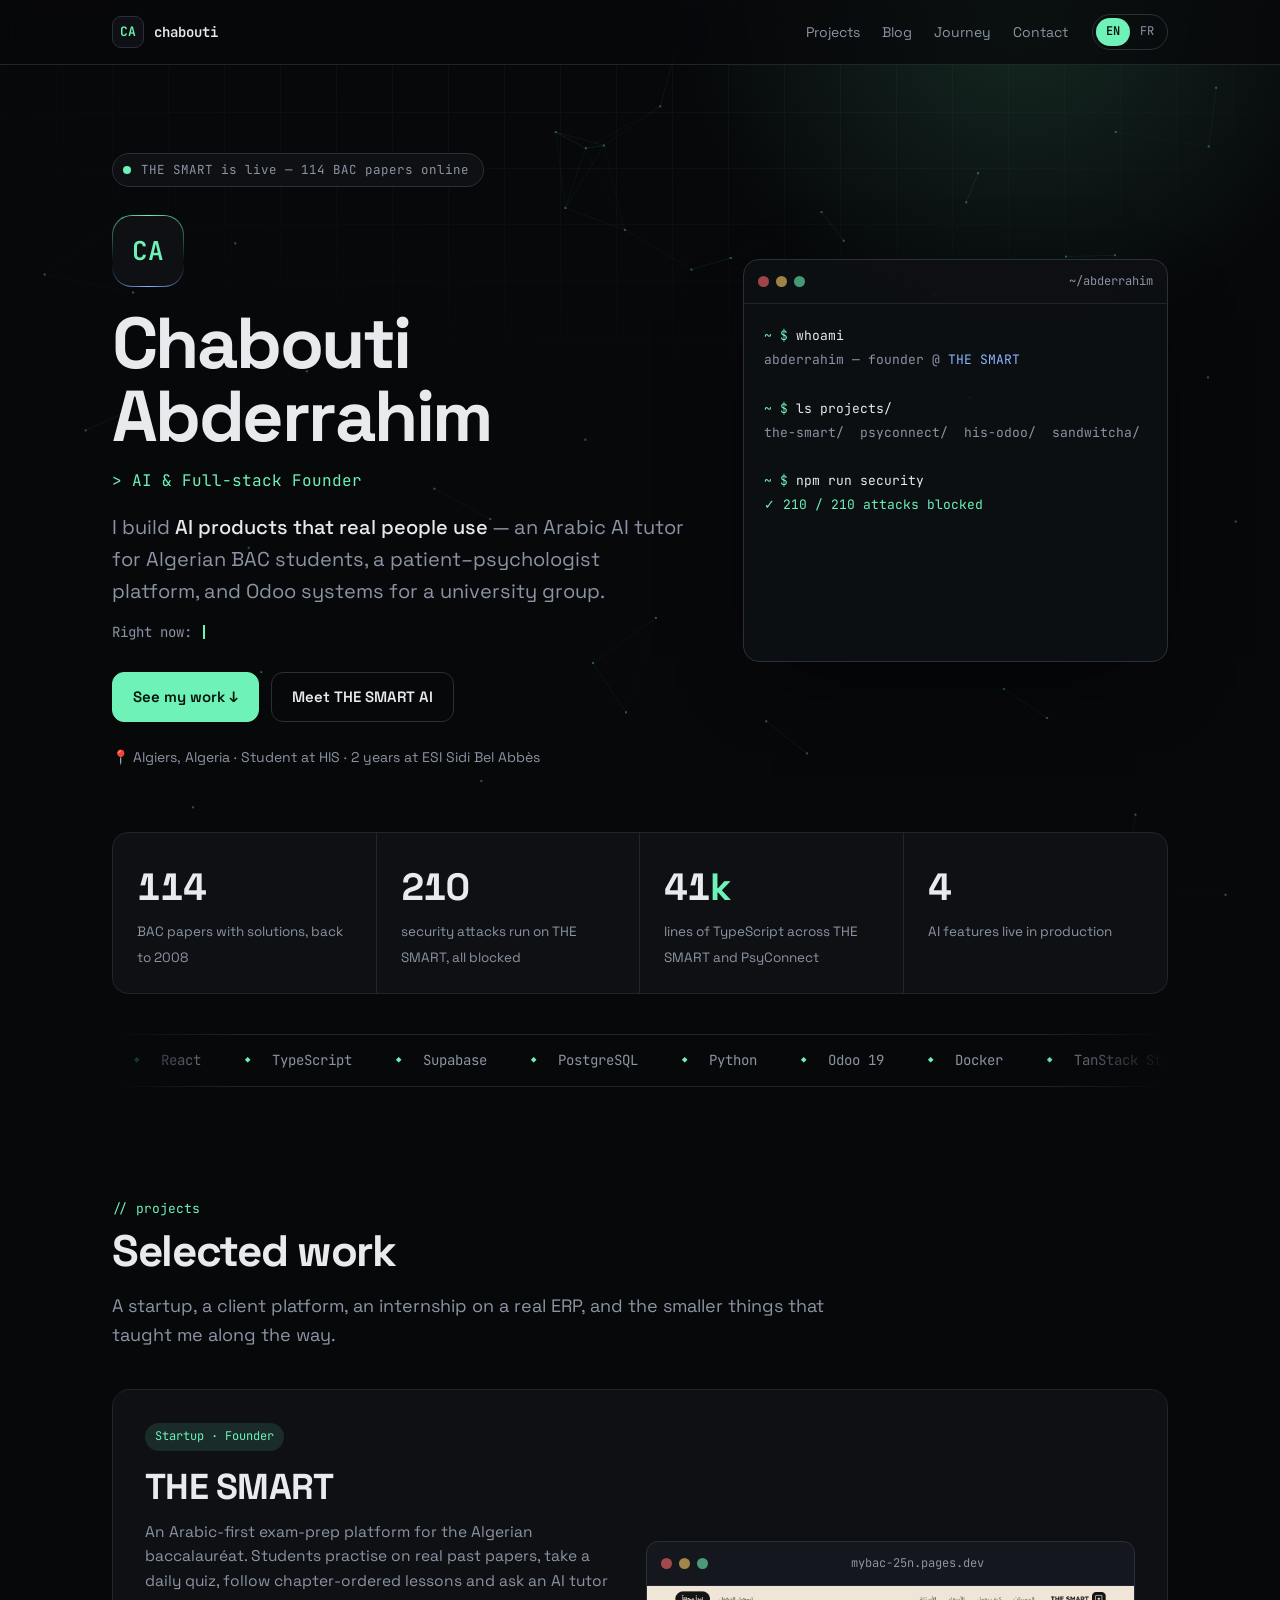
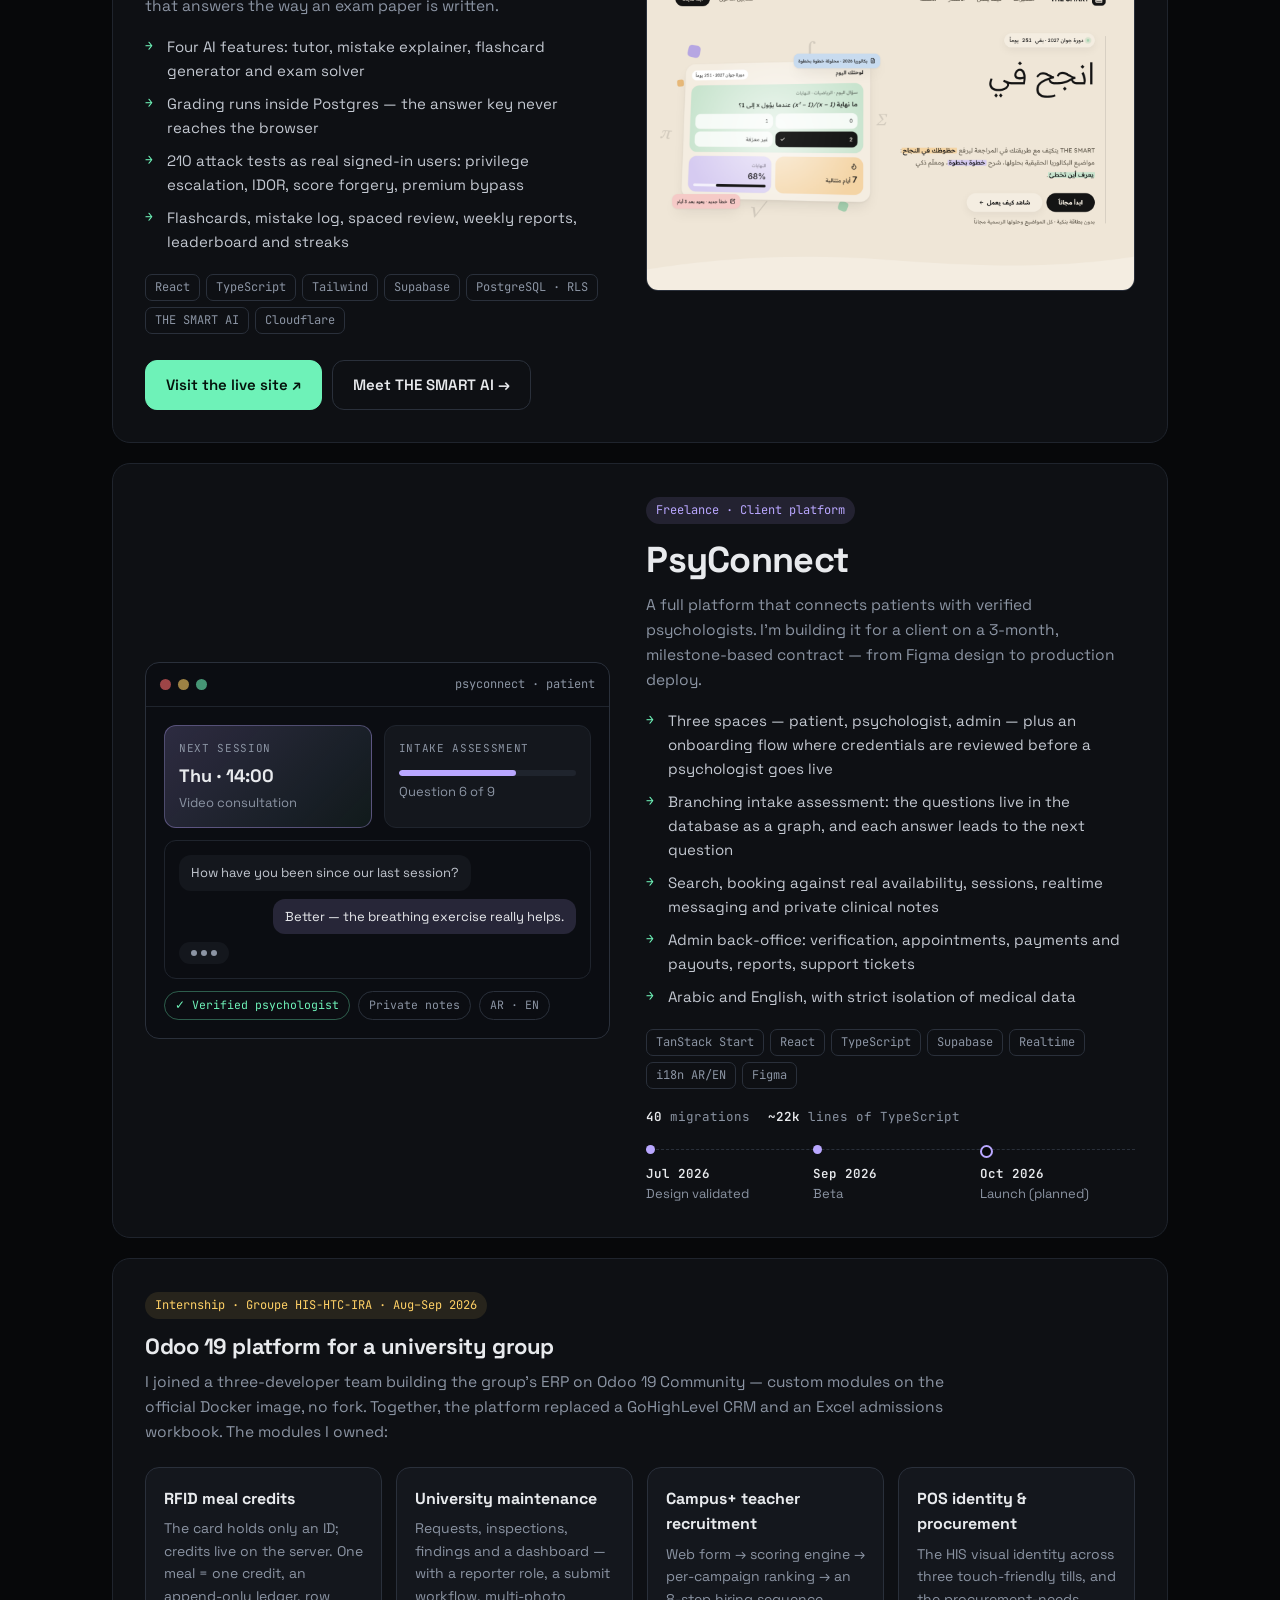
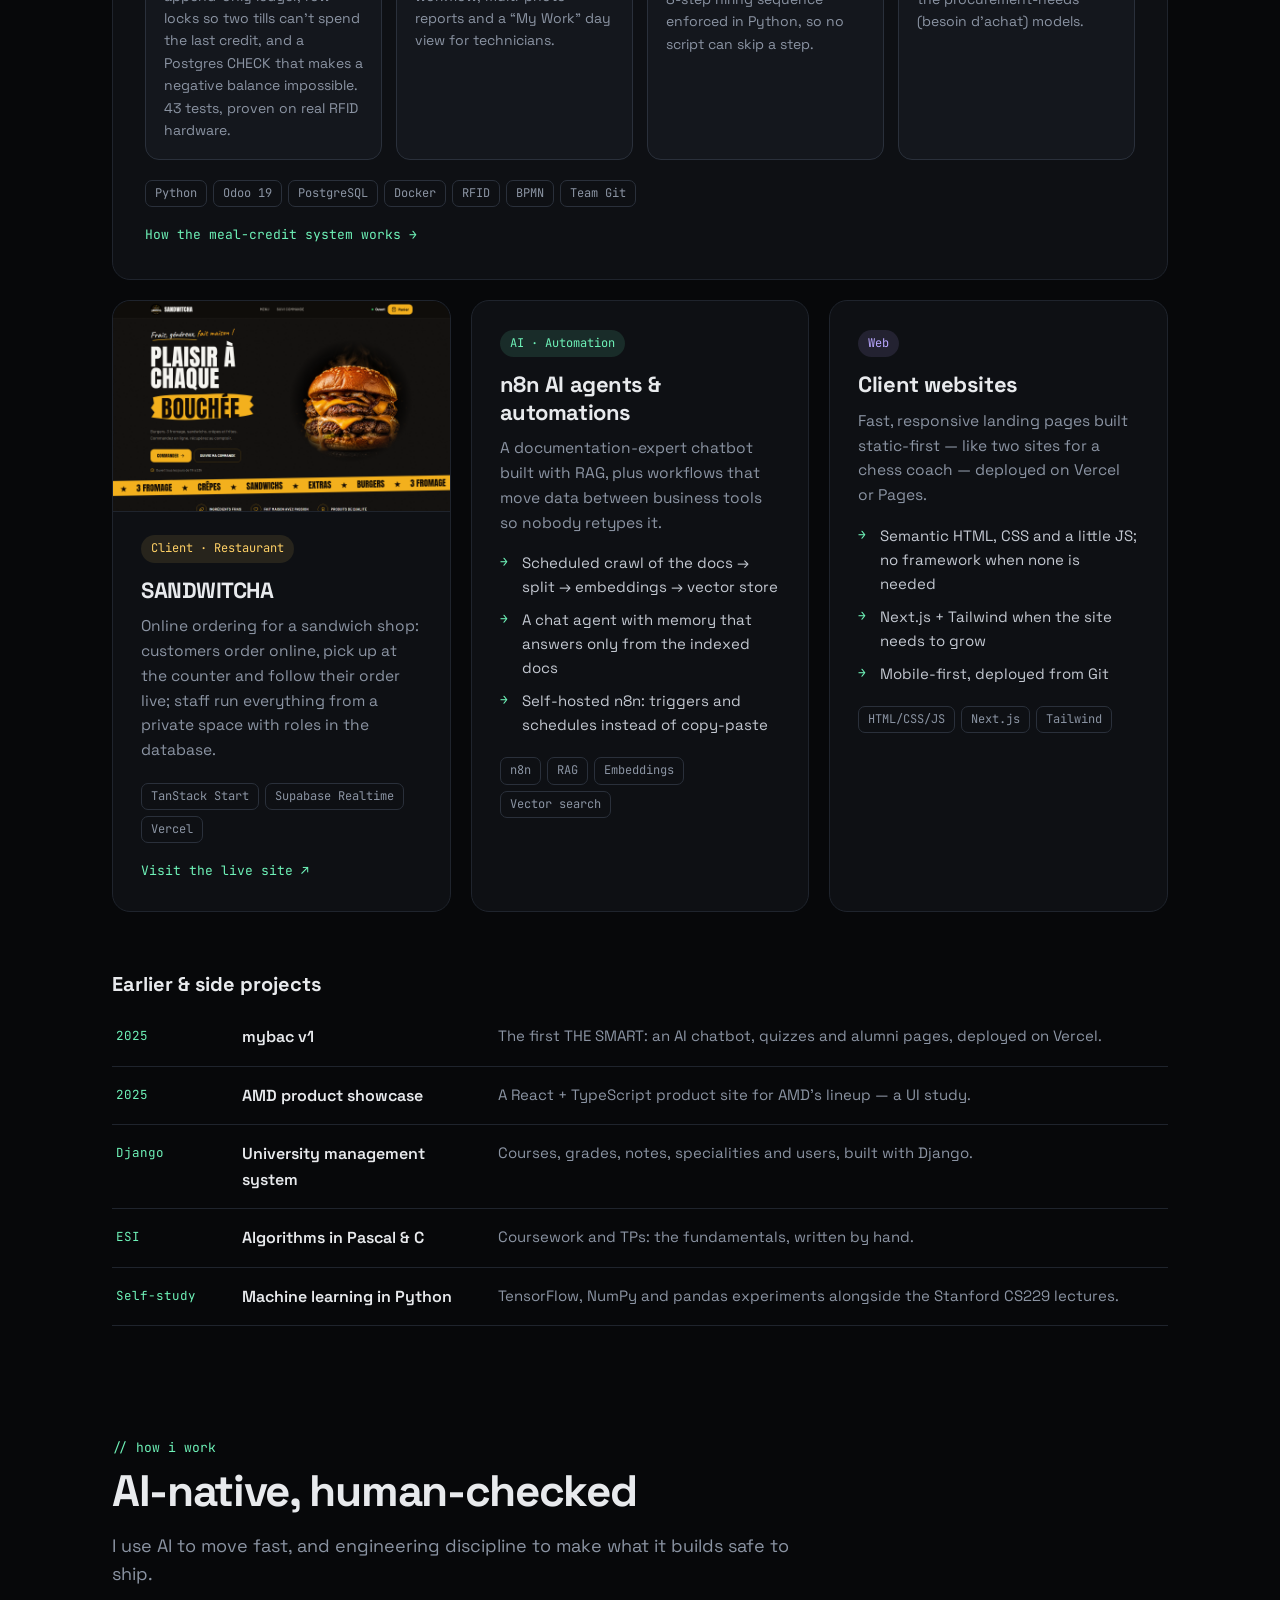
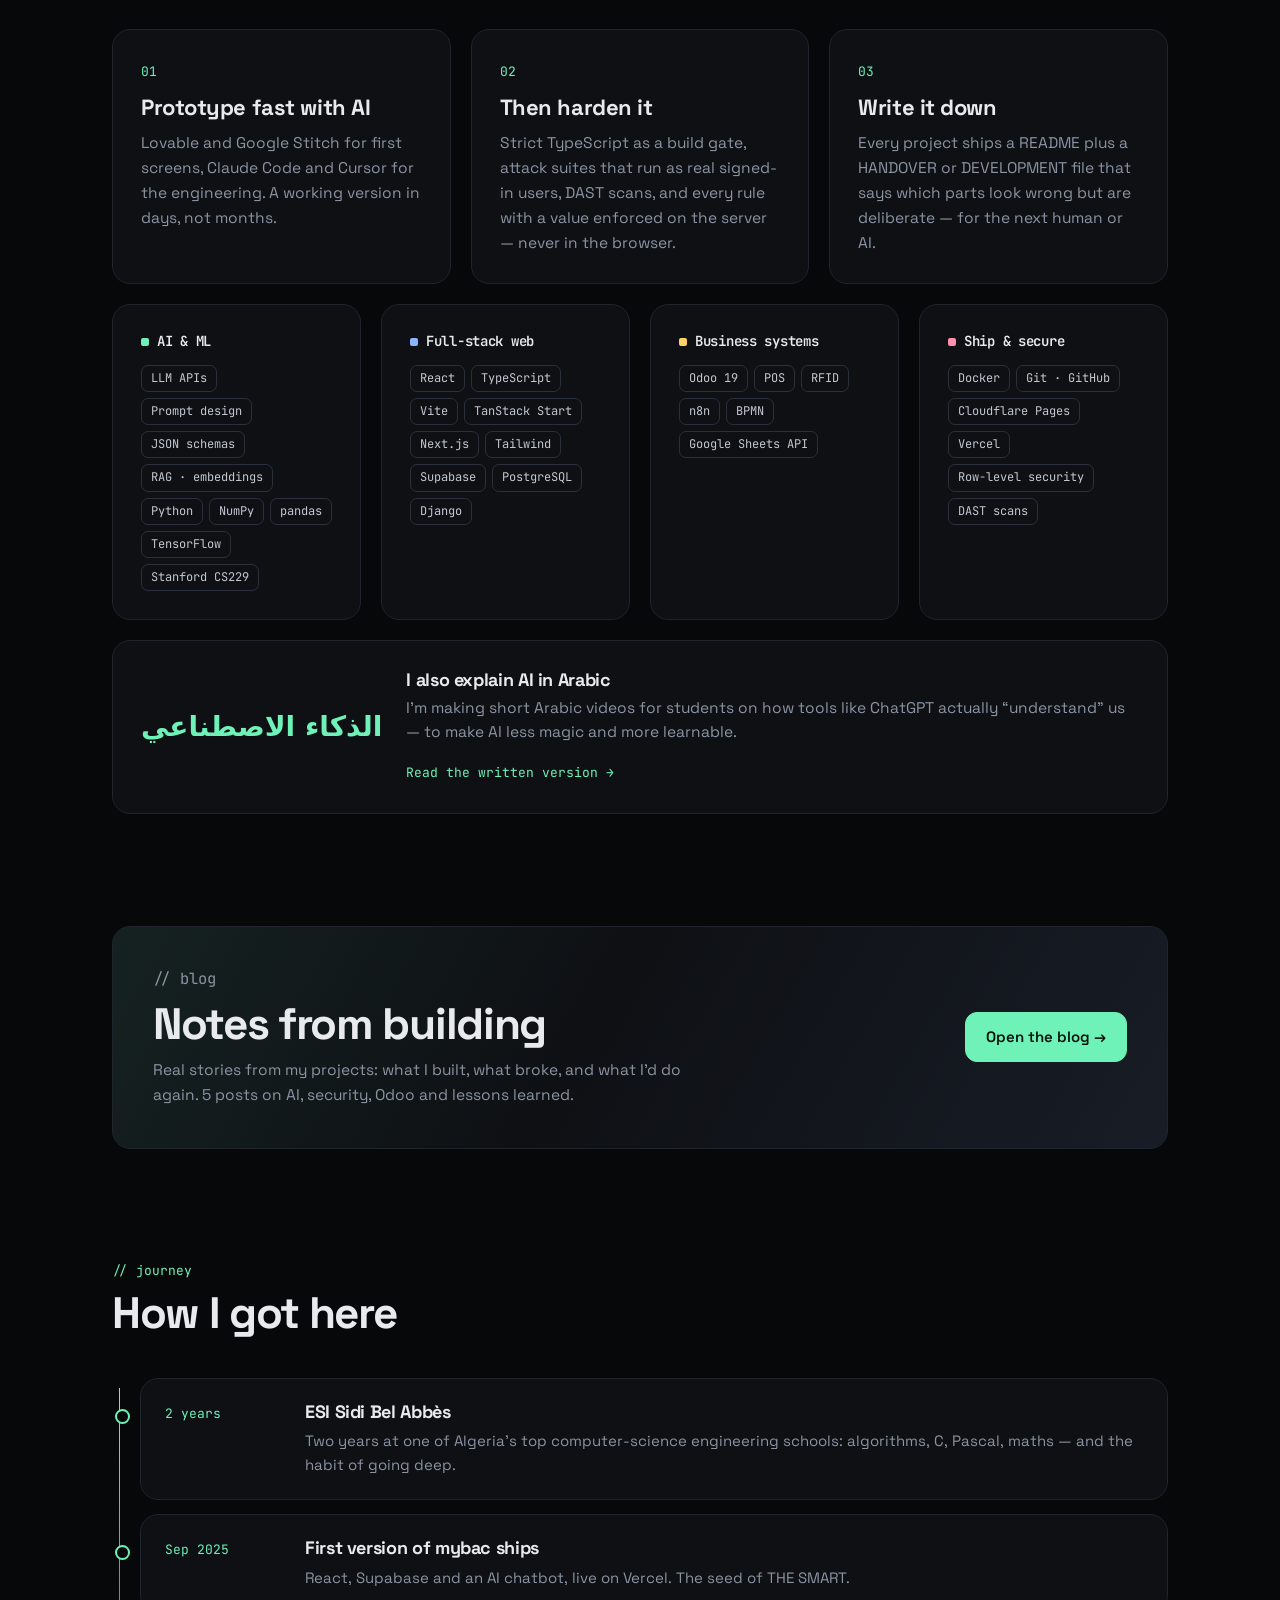
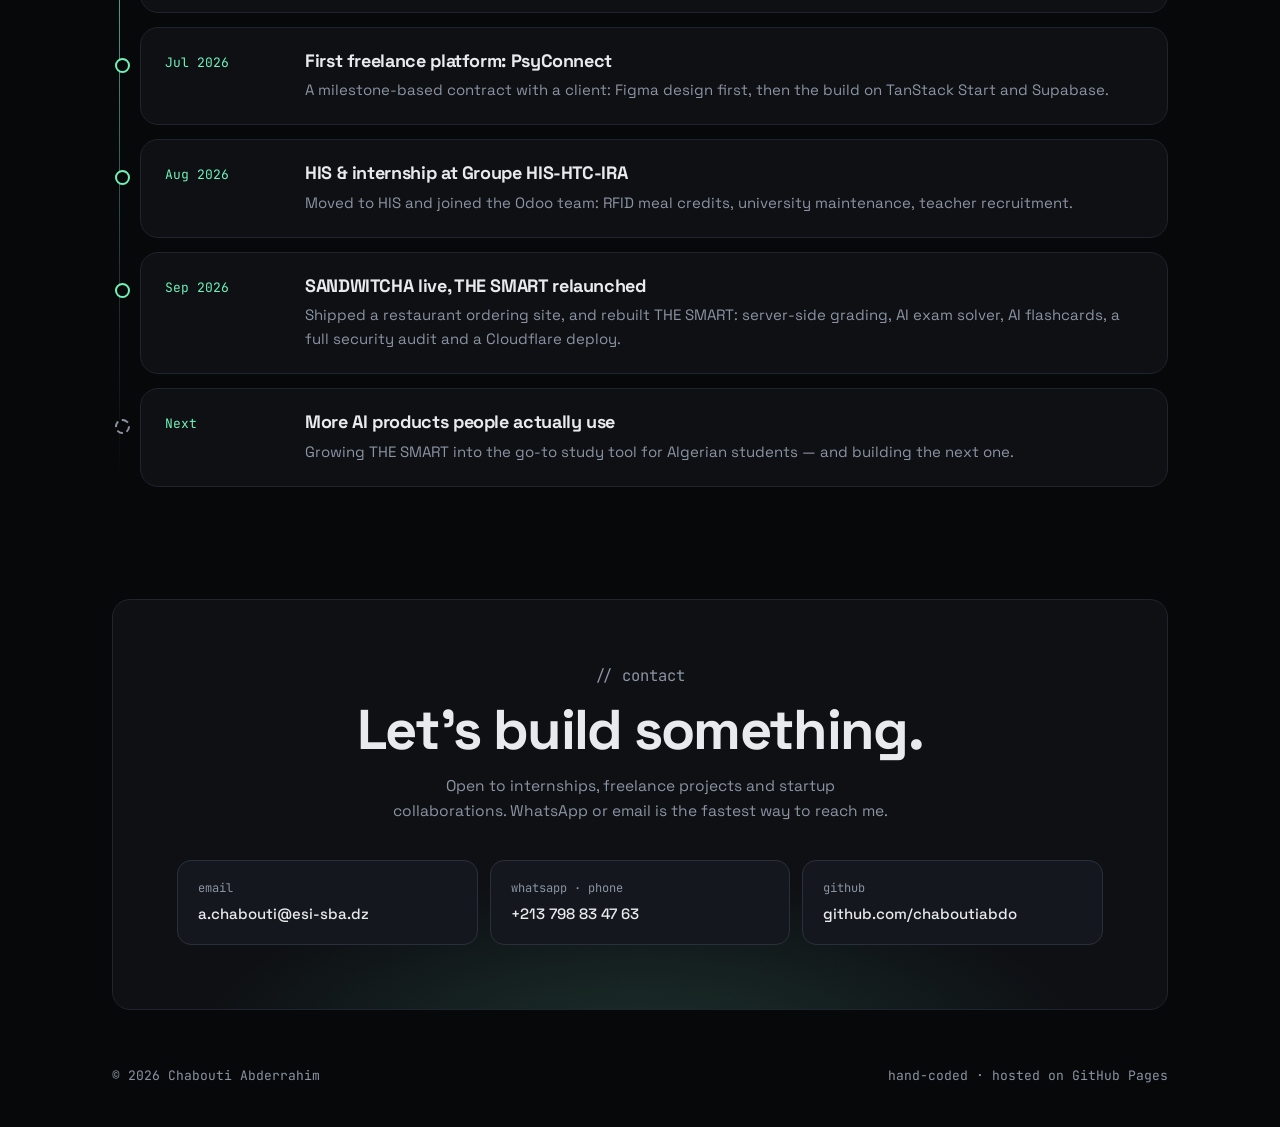
==== commit e27a278f: "Prepare for GitHub Pages: absolute og:image, .nojekyll Co-Authored-By: Claude Opus 5.5 <noreply@anth" ====
--- a/index.html
+++ b/index.html
@@ -8,7 +8,8 @@
 <meta property="og:title" content="Chabouti Abderrahim — AI & Full-stack Founder">
 <meta property="og:description" content="Founder of THE SMART. I build AI products that real people use.">
 <meta property="og:type" content="website">
-<meta property="og:image" content="assets/the-smart.png">
+<meta property="og:image" content="https://chaboutiabdo.github.io/assets/the-smart.png">
+<meta property="og:url" content="https://chaboutiabdo.github.io/">
 <meta name="theme-color" content="#07080a">
 <link rel="icon" href="data:image/svg+xml,%3Csvg xmlns='http://www.w3.org/2000/svg' viewBox='0 0 64 64'%3E%3Crect width='64' height='64' rx='14' fill='%2307080a'/%3E%3Ctext x='50%25' y='56%25' text-anchor='middle' dominant-baseline='middle' font-family='monospace' font-weight='700' font-size='28' fill='%236ef2b8'%3ECA%3C/text%3E%3C/svg%3E">
 <link rel="preconnect" href="https://fonts.googleapis.com">
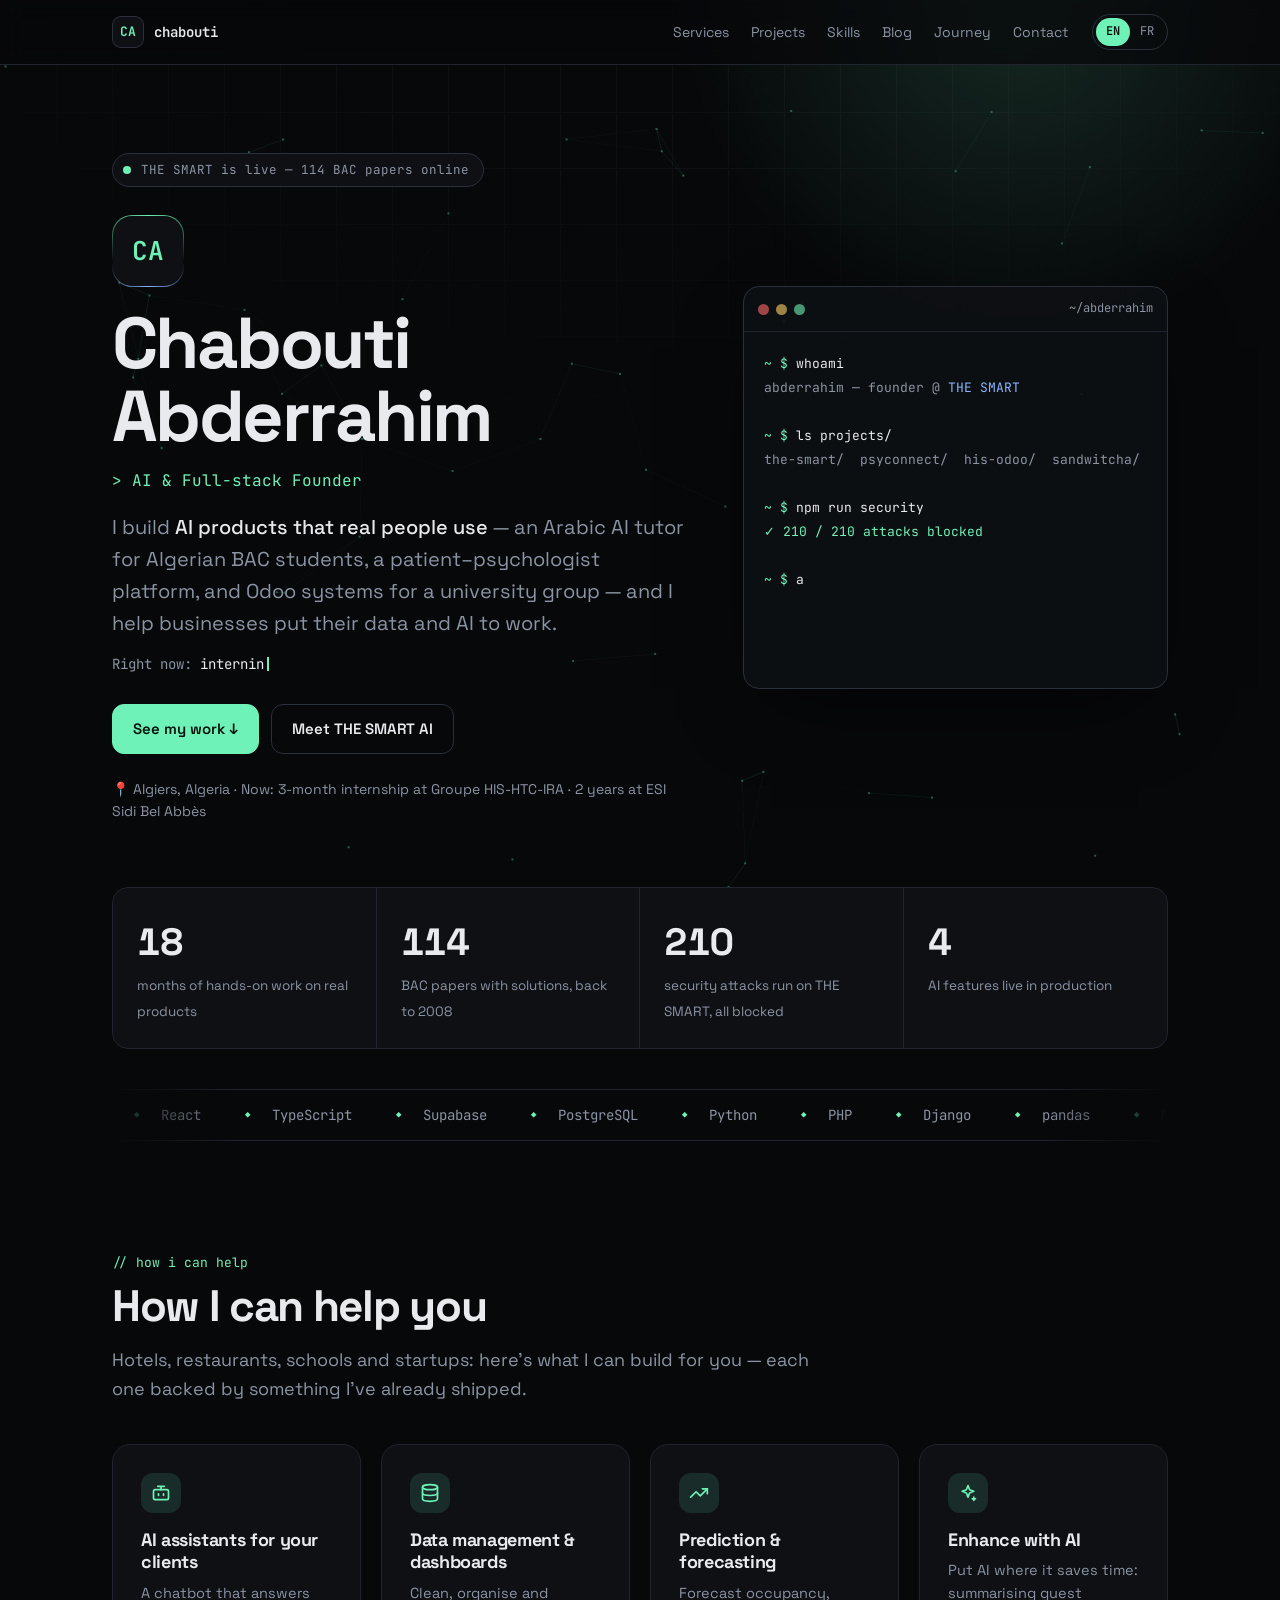
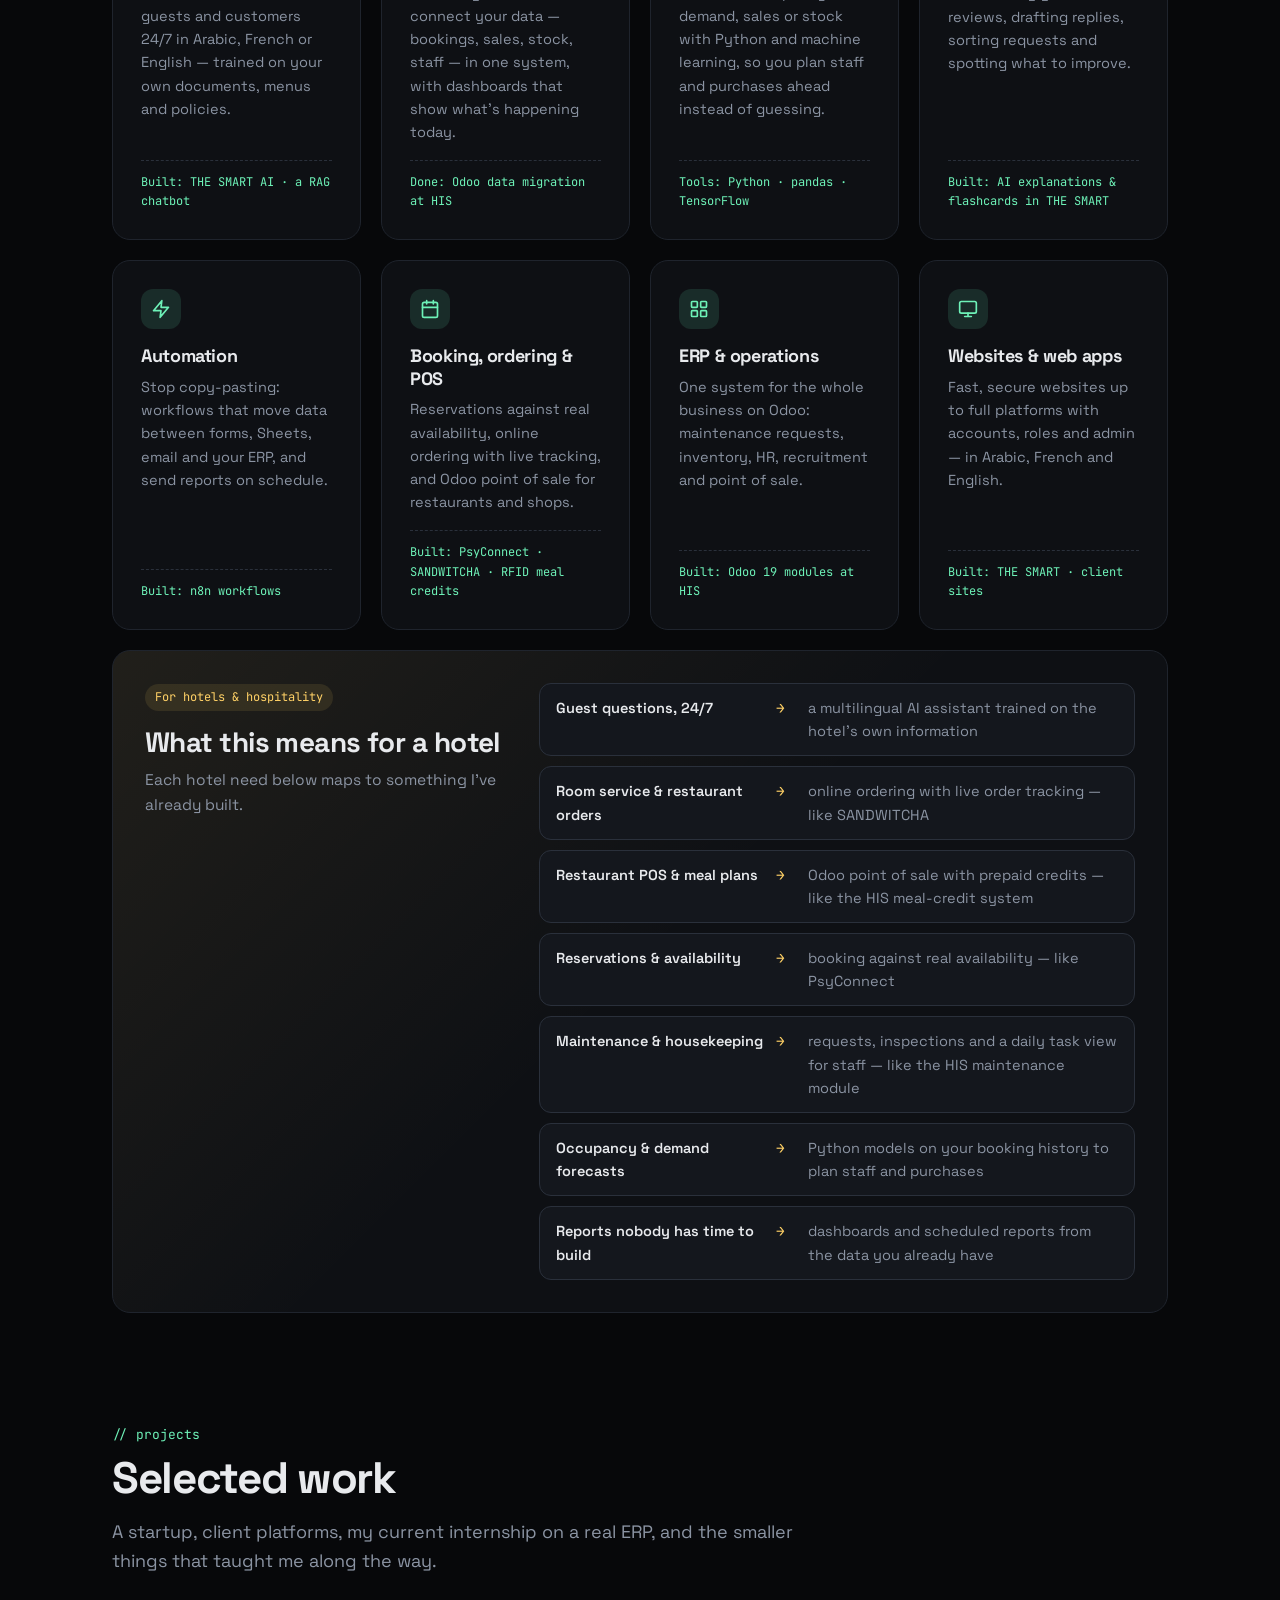
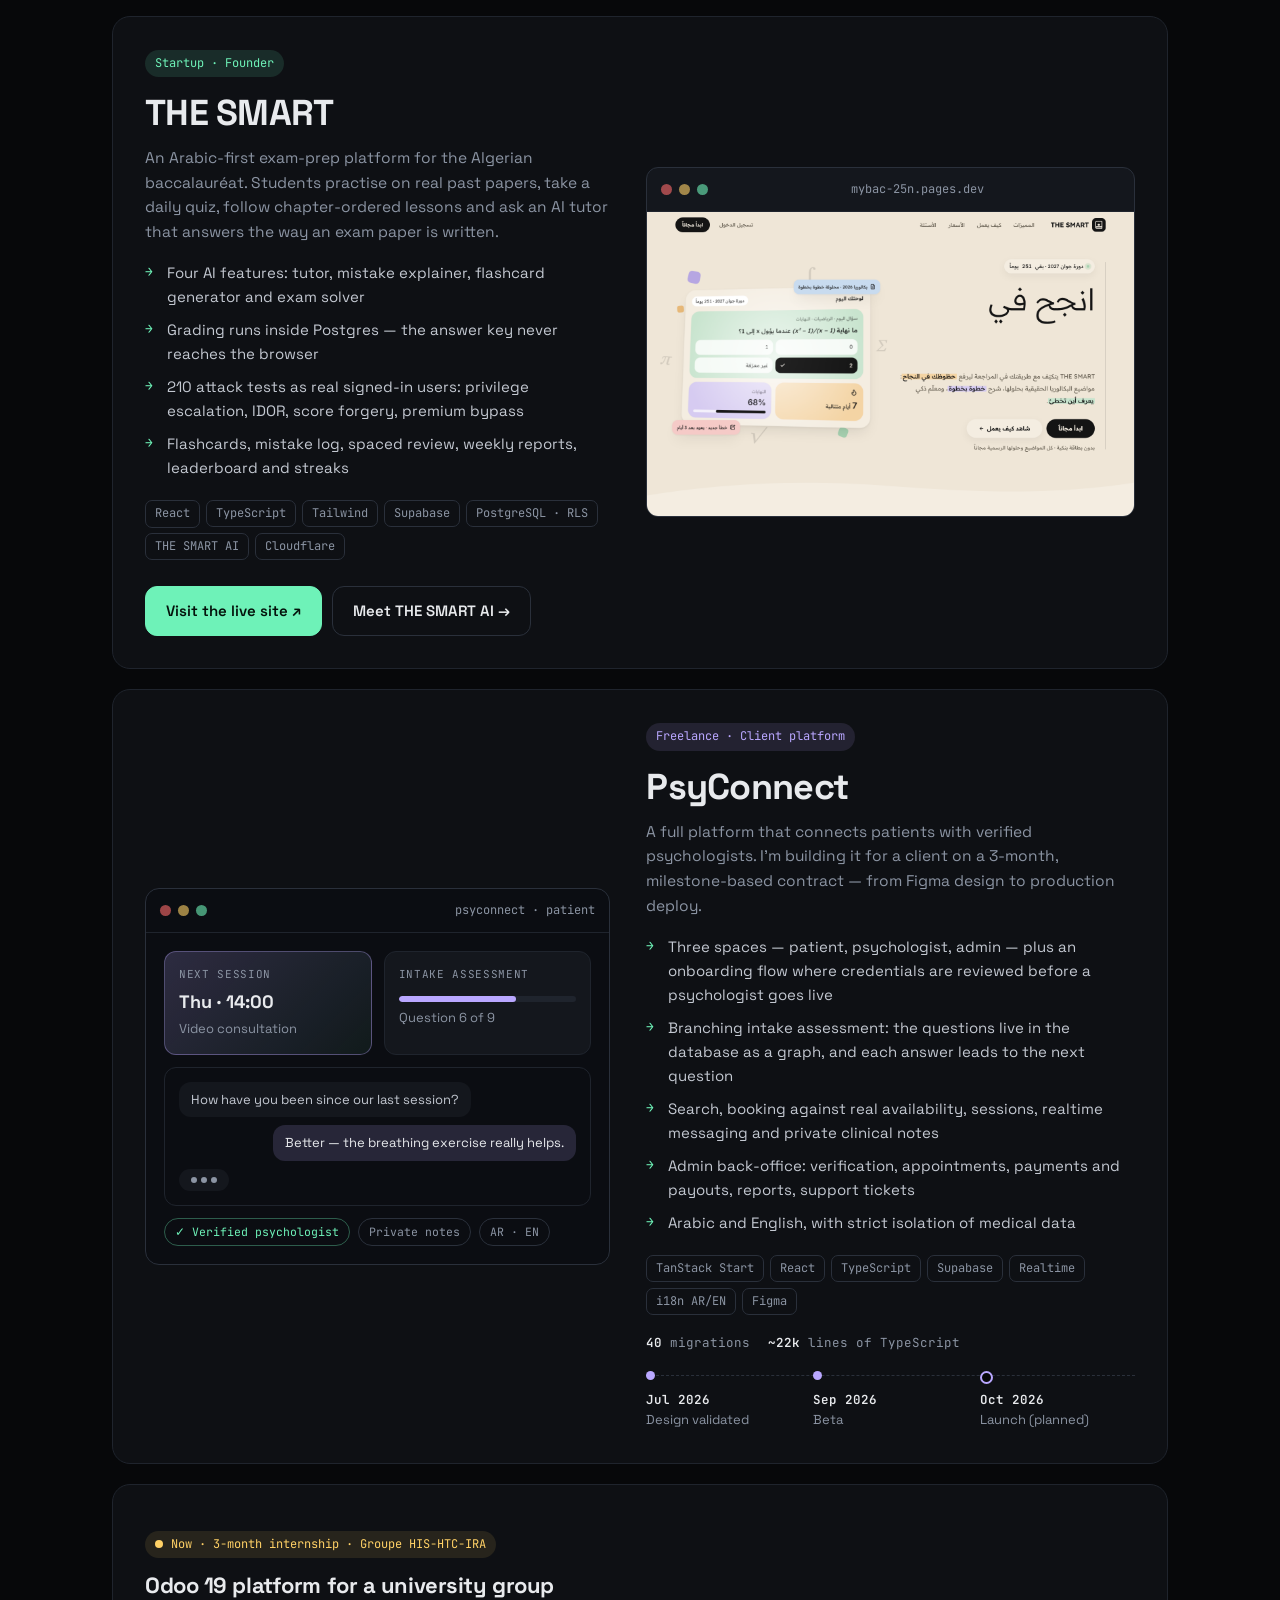
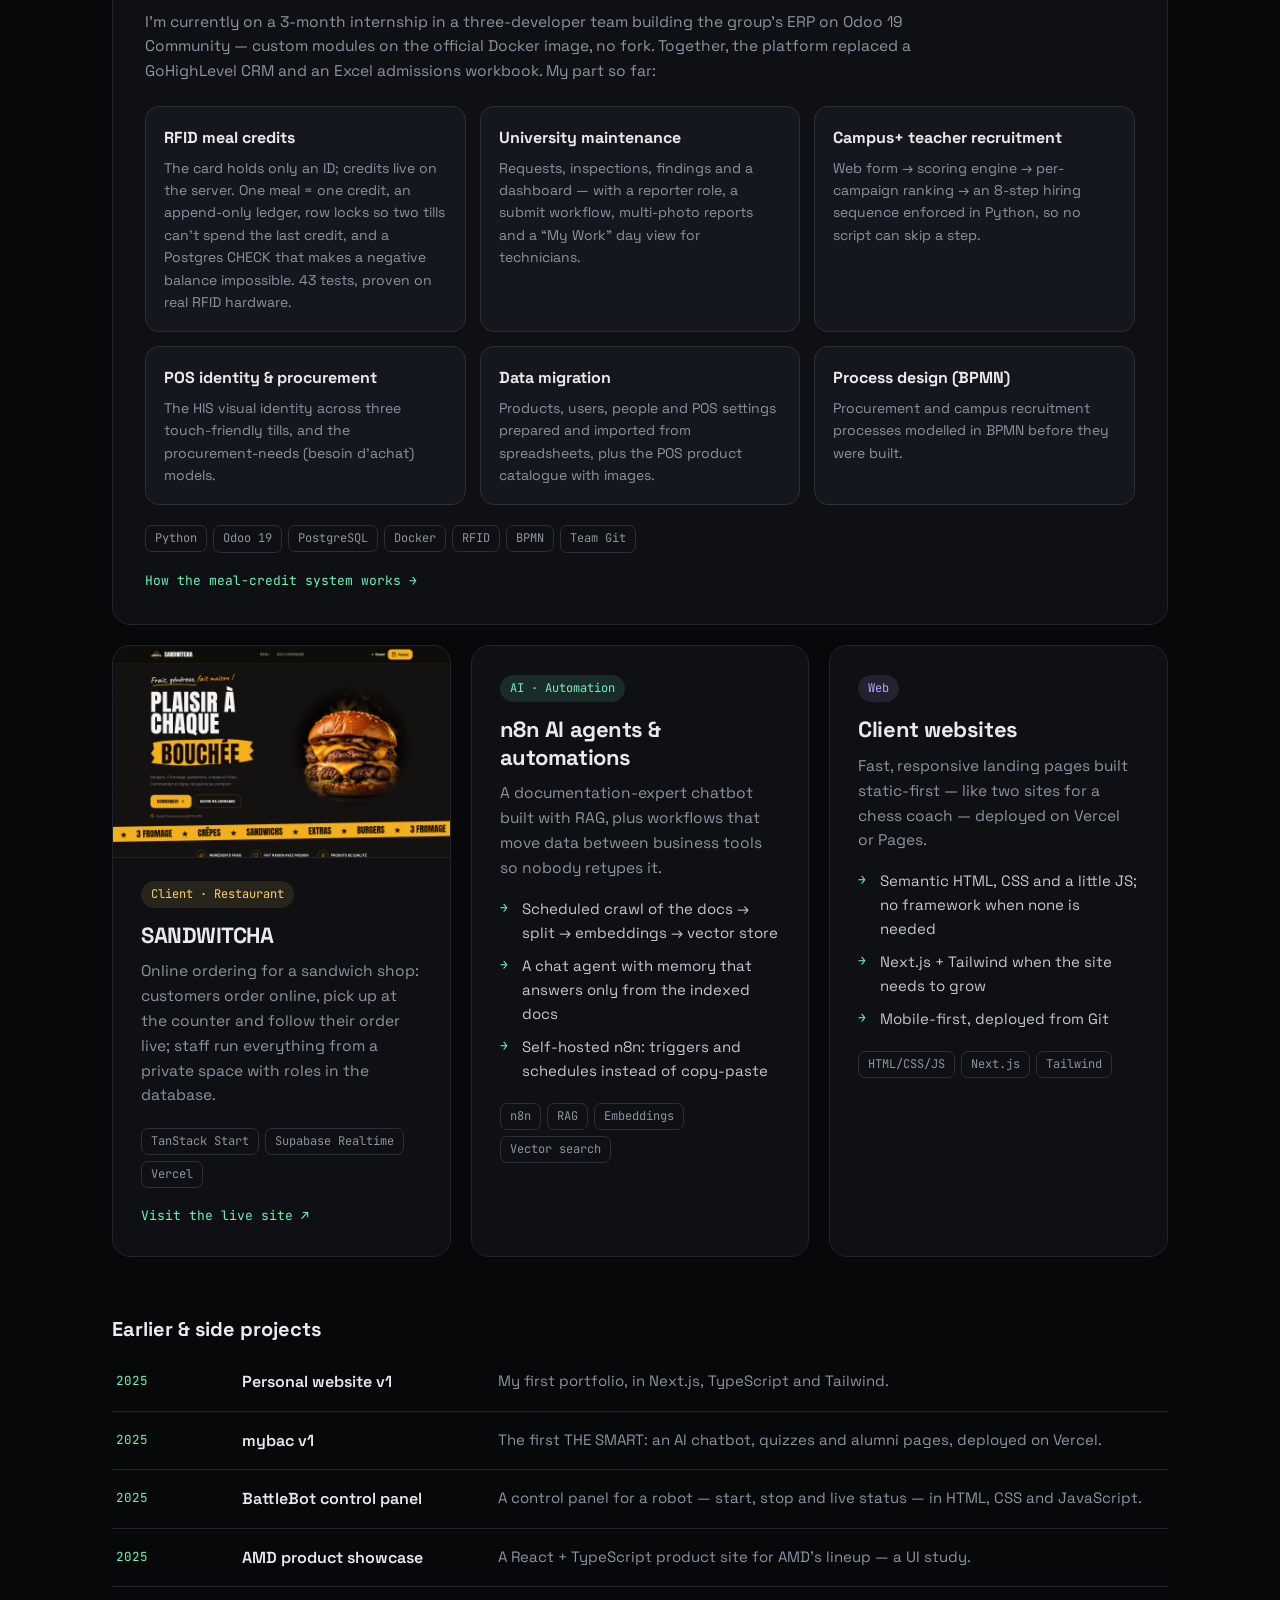
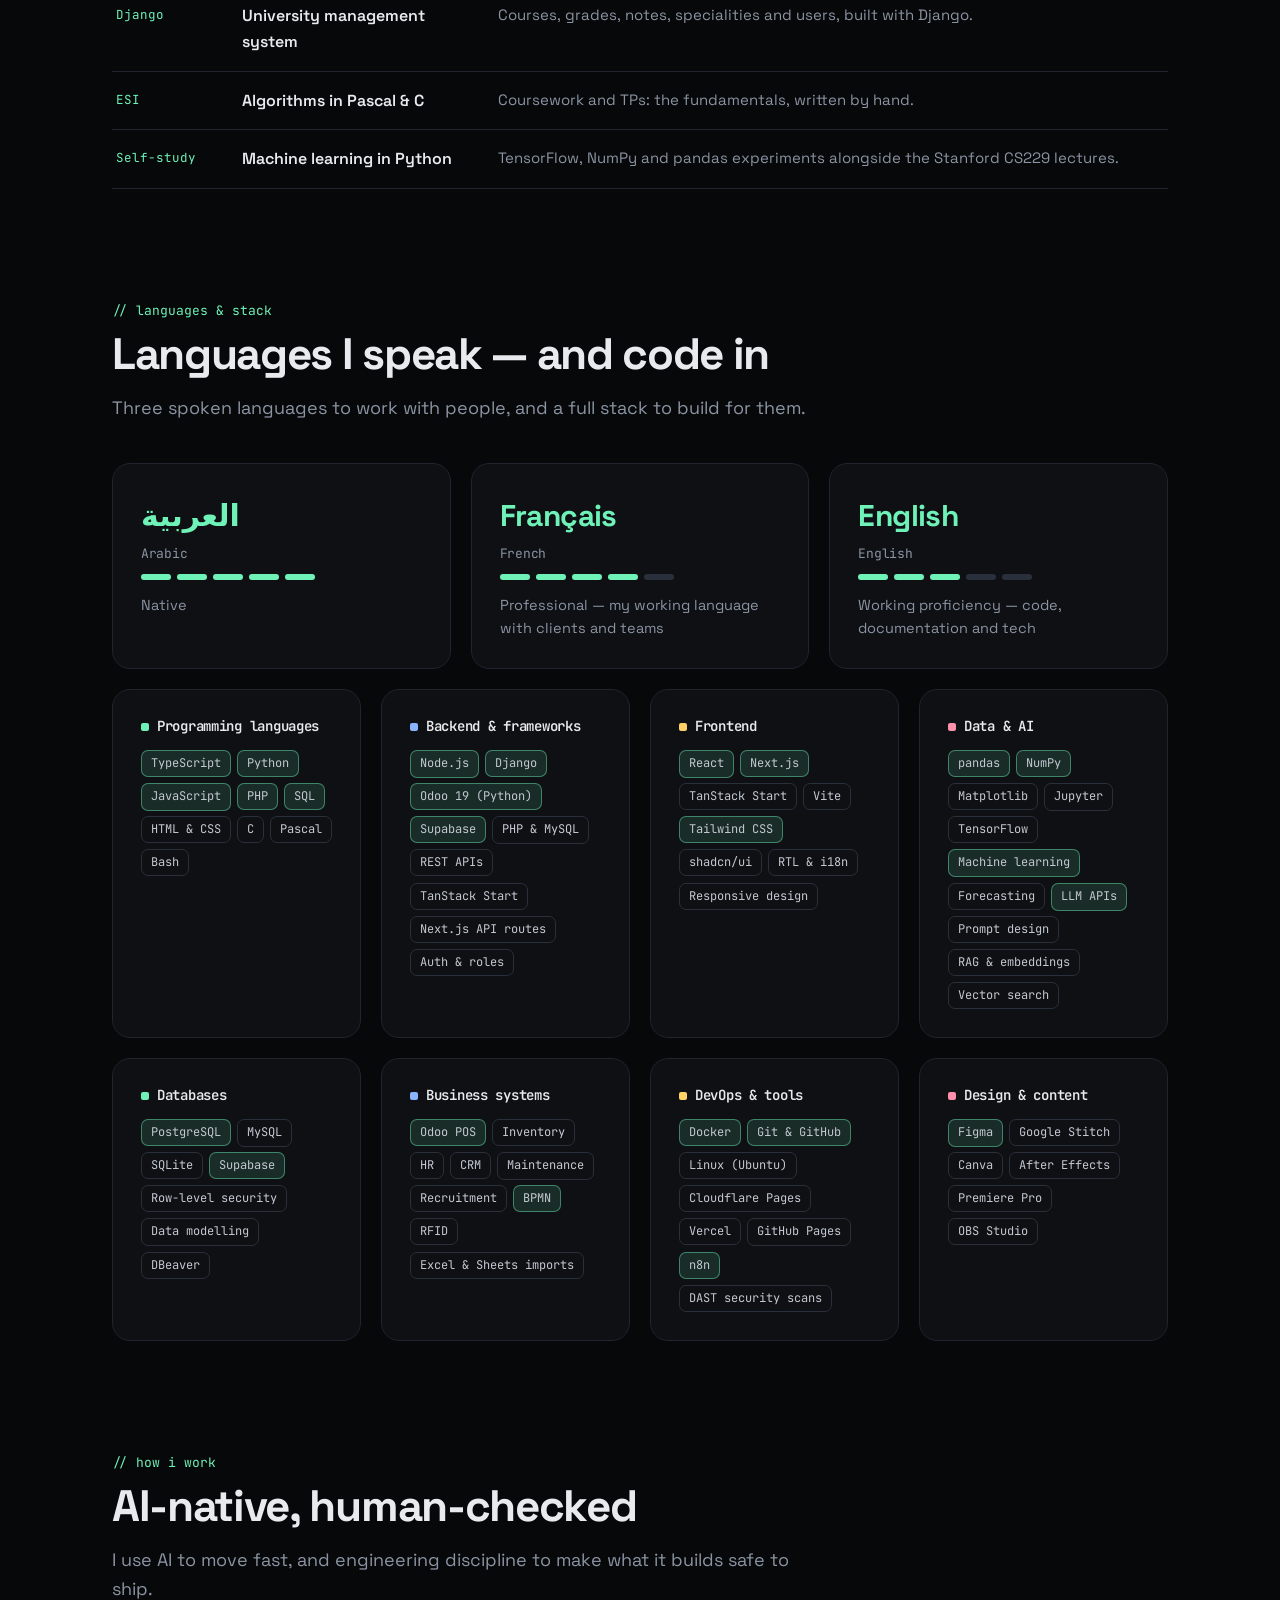
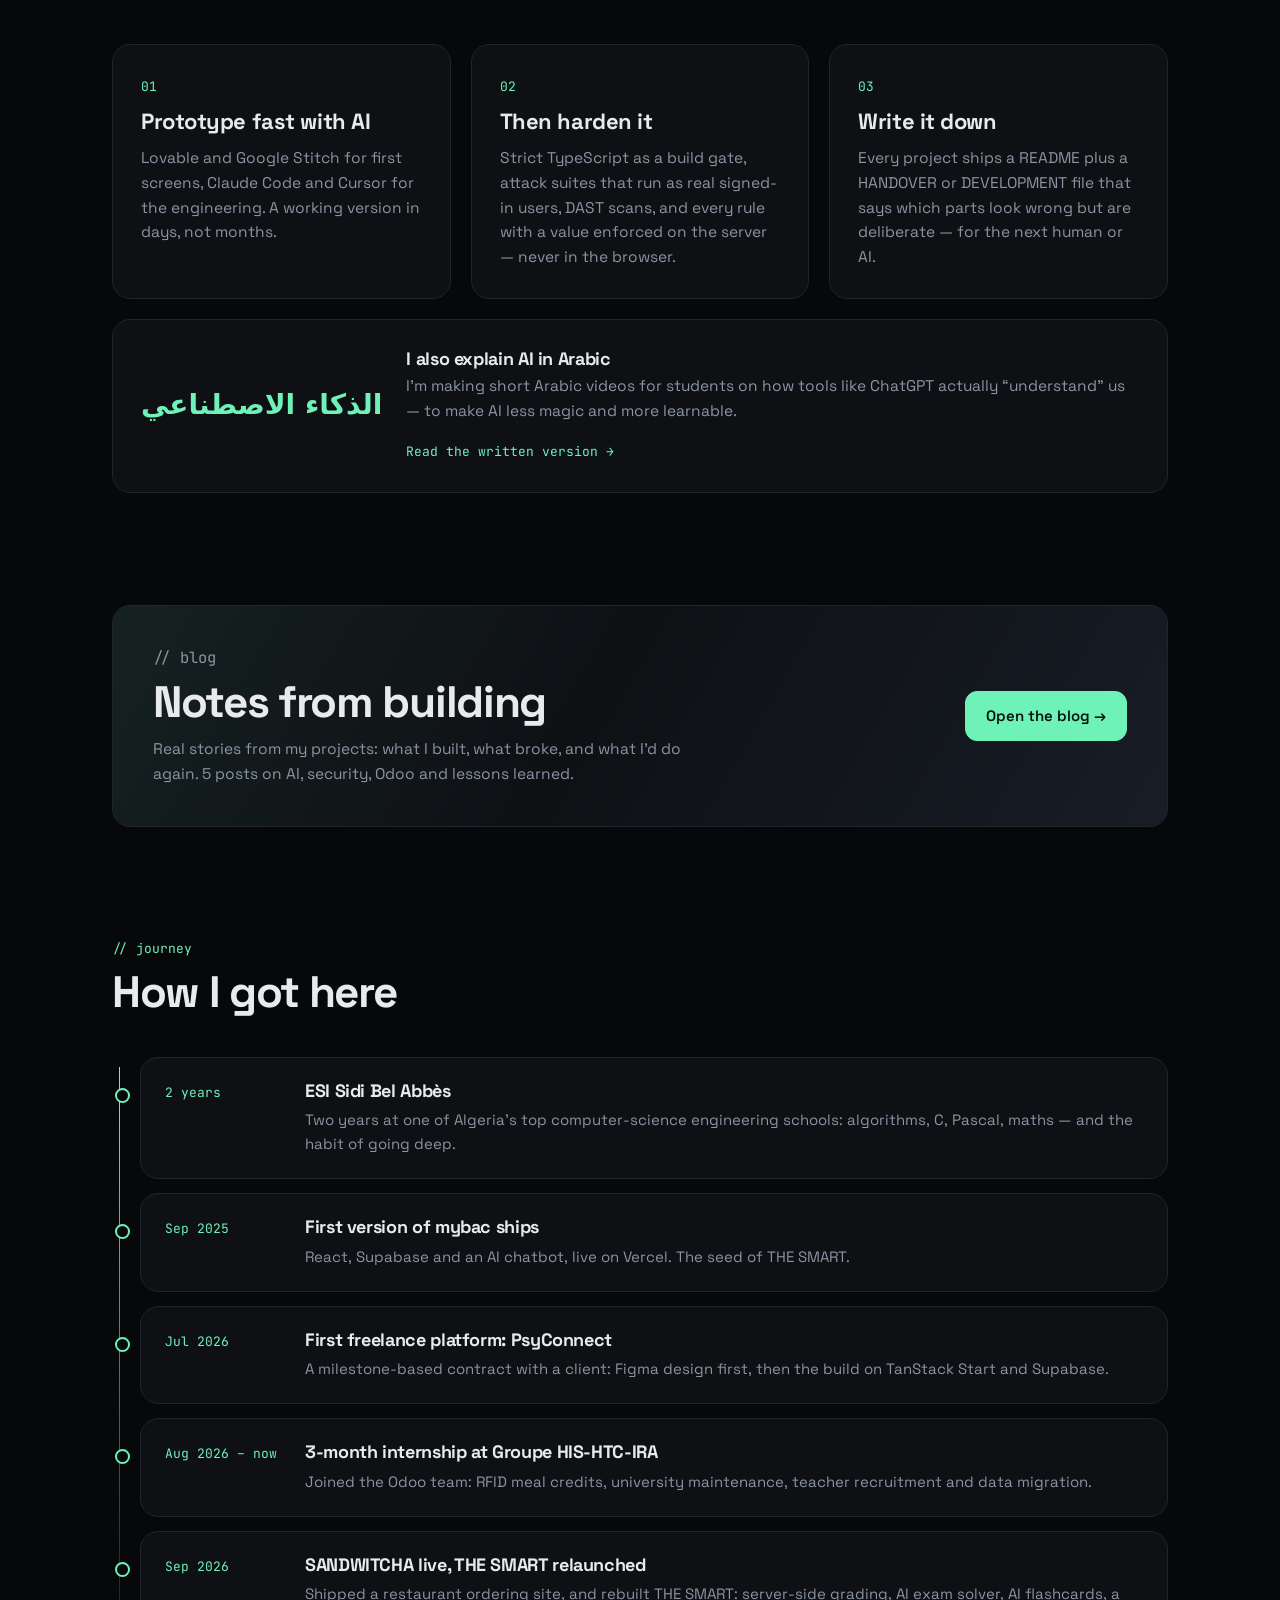
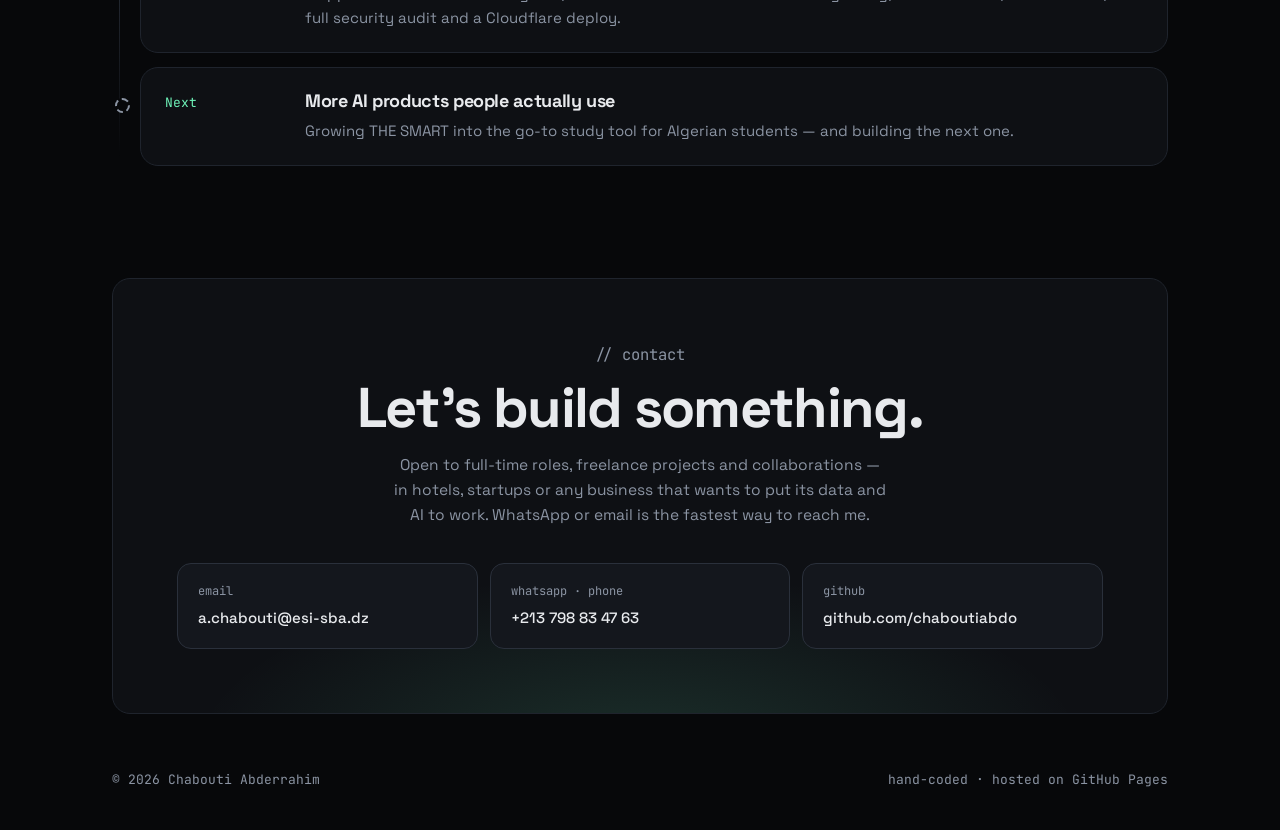
==== commit 816f907c: "Add services, hotel fit, languages & stack; 18 months; current 3-month HIS internship Co-Authored-By" ====
--- a/index.html
+++ b/index.html
@@ -4,7 +4,7 @@
 <meta charset="utf-8">
 <meta name="viewport" content="width=device-width, initial-scale=1">
 <title>Chabouti Abderrahim — AI & Full-stack Founder</title>
-<meta name="description" content="Chabouti Abderrahim — founder of THE SMART, an AI exam-prep platform for Algerian BAC students. AI products, full-stack web, Odoo systems.">
+<meta name="description" content="Chabouti Abderrahim — founder of THE SMART, an AI exam-prep platform for Algerian BAC students. Data, AI, prediction and automation for businesses; full-stack web and Odoo systems.">
 <meta property="og:title" content="Chabouti Abderrahim — AI & Full-stack Founder">
 <meta property="og:description" content="Founder of THE SMART. I build AI products that real people use.">
 <meta property="og:type" content="website">
@@ -26,7 +26,9 @@
   <div class="wrap">
     <a class="logo" href="#top"><span class="mark">CA</span>chabouti</a>
     <div class="links">
+      <a href="#services" data-i18n="nav.services">Services</a>
       <a href="#projects" data-i18n="nav.projects">Projects</a>
+      <a href="#skills" data-i18n="nav.skills">Skills</a>
       <a href="blog/index.html" data-i18n="nav.blog">Blog</a>
       <a href="#journey" data-i18n="nav.journey">Journey</a>
       <a href="#contact" data-i18n="nav.contact">Contact</a>
@@ -46,13 +48,13 @@
       <div class="monogram" aria-hidden="true">CA</div>
       <h1 id="name" aria-label="Chabouti Abderrahim">Chabouti<br>Abderrahim</h1>
       <p class="role" data-i18n="hero.role">&gt; AI &amp; Full-stack Founder</p>
-      <p class="lead" data-i18n="hero.lead">I build <strong>AI products that real people use</strong> — an Arabic AI tutor for Algerian BAC students, a patient–psychologist platform, and Odoo systems for a university group.</p>
-      <p class="now"><span data-i18n="hero.now">Right now:</span> <span class="rot" id="rot">growing THE SMART</span></p>
+      <p class="lead" data-i18n="hero.lead">I build <strong>AI products that real people use</strong> — an Arabic AI tutor for Algerian BAC students, a patient–psychologist platform, and Odoo systems for a university group — and I help businesses put their data and AI to work.</p>
+      <p class="now"><span data-i18n="hero.now">Right now:</span> <span class="rot" id="rot">interning at HIS (3 months)</span></p>
       <div class="ctas">
         <a class="btn primary" href="#projects" data-i18n="hero.cta1">See my work ↓</a>
         <a class="btn" href="blog/the-smart-ai.html" data-i18n="hero.cta2">Meet THE SMART AI</a>
       </div>
-      <p class="meta" data-i18n="hero.meta">📍 Algiers, Algeria · Student at HIS · 2 years at ESI Sidi Bel Abbès</p>
+      <p class="meta" data-i18n="hero.meta">📍 Algiers, Algeria · Now: 3-month internship at Groupe HIS-HTC-IRA · 2 years at ESI Sidi Bel Abbès</p>
     </div>
 
     <div class="term reveal" aria-label="Terminal summary">
@@ -76,21 +78,94 @@
   </header>
 
   <div class="stats reveal">
+    <div class="stat"><b data-count="18">18</b><span data-i18n="stat.months">months of hands-on work on real products</span></div>
     <div class="stat"><b data-count="114">114</b><span data-i18n="stat.papers">BAC papers with solutions, back to 2008</span></div>
     <div class="stat"><b data-count="210">210</b><span data-i18n="stat.attacks">security attacks run on THE SMART, all blocked</span></div>
-    <div class="stat"><b><span data-count="41">41</span><em>k</em></b><span data-i18n="stat.lines">lines of TypeScript across THE SMART and PsyConnect</span></div>
     <div class="stat"><b data-count="4">4</b><span data-i18n="stat.ai">AI features live in production</span></div>
   </div>
 
   <div class="marquee" aria-hidden="true">
-    <div class="track" id="track"><span>React</span><span>TypeScript</span><span>Supabase</span><span>PostgreSQL</span><span>Python</span><span>Odoo 19</span><span>Docker</span><span>TanStack Start</span><span>Tailwind CSS</span><span>n8n</span><span>Cloudflare</span><span>Vercel</span><span>RFID</span><span>BPMN</span><span>Figma</span></div>
+    <div class="track" id="track"><span>React</span><span>TypeScript</span><span>Supabase</span><span>PostgreSQL</span><span>Python</span><span>PHP</span><span>Django</span><span>pandas</span><span>Machine learning</span><span>Odoo 19</span><span>Docker</span><span>TanStack Start</span><span>Tailwind CSS</span><span>n8n</span><span>Cloudflare</span><span>Vercel</span><span>RFID</span><span>BPMN</span><span>Figma</span></div>
   </div>
+
+  <!-- ============ SERVICES ============ -->
+  <section id="services">
+    <p class="kicker">// how i can help</p>
+    <h2 data-i18n="sv.title">How I can help you</h2>
+    <p class="sub" data-i18n="sv.sub">Hotels, restaurants, schools and startups: here’s what I can build for you — each one backed by something I’ve already shipped.</p>
+    <div class="services">
+      <div class="card service reveal">
+        <span class="ico"><svg width="20" height="20" viewBox="0 0 24 24" fill="none" stroke="currentColor" stroke-width="2" stroke-linecap="round" stroke-linejoin="round"><rect x="3" y="8" width="18" height="12" rx="2"/><path d="M12 8V4M8 4h8M9 13v2M15 13v2"/></svg></span>
+        <h3 data-i18n="sv1.t">AI assistants for your clients</h3>
+        <p data-i18n="sv1.d">A chatbot that answers guests and customers 24/7 in Arabic, French or English — trained on your own documents, menus and policies.</p>
+        <span class="proof" data-i18n="sv1.p">Built: THE SMART AI · a RAG chatbot</span>
+      </div>
+      <div class="card service reveal">
+        <span class="ico"><svg width="20" height="20" viewBox="0 0 24 24" fill="none" stroke="currentColor" stroke-width="2" stroke-linecap="round" stroke-linejoin="round"><ellipse cx="12" cy="5" rx="9" ry="3"/><path d="M3 5v14c0 1.7 4 3 9 3s9-1.3 9-3V5"/><path d="M3 12c0 1.7 4 3 9 3s9-1.3 9-3"/></svg></span>
+        <h3 data-i18n="sv2.t">Data management &amp; dashboards</h3>
+        <p data-i18n="sv2.d">Clean, organise and connect your data — bookings, sales, stock, staff — in one system, with dashboards that show what’s happening today.</p>
+        <span class="proof" data-i18n="sv2.p">Done: Odoo data migration at HIS</span>
+      </div>
+      <div class="card service reveal">
+        <span class="ico"><svg width="20" height="20" viewBox="0 0 24 24" fill="none" stroke="currentColor" stroke-width="2" stroke-linecap="round" stroke-linejoin="round"><path d="M22 7 13.5 15.5 8.5 10.5 2 17"/><path d="M16 7h6v6"/></svg></span>
+        <h3 data-i18n="sv3.t">Prediction &amp; forecasting</h3>
+        <p data-i18n="sv3.d">Forecast occupancy, demand, sales or stock with Python and machine learning, so you plan staff and purchases ahead instead of guessing.</p>
+        <span class="proof" data-i18n="sv3.p">Tools: Python · pandas · TensorFlow</span>
+      </div>
+      <div class="card service reveal">
+        <span class="ico"><svg width="20" height="20" viewBox="0 0 24 24" fill="none" stroke="currentColor" stroke-width="2" stroke-linecap="round" stroke-linejoin="round"><path d="M12 3l1.9 5.1L19 10l-5.1 1.9L12 17l-1.9-5.1L5 10l5.1-1.9z"/><path d="M19 17v4M17 19h4"/></svg></span>
+        <h3 data-i18n="sv4.t">Enhance with AI</h3>
+        <p data-i18n="sv4.d">Put AI where it saves time: summarising guest reviews, drafting replies, sorting requests and spotting what to improve.</p>
+        <span class="proof" data-i18n="sv4.p">Built: AI explanations &amp; flashcards in THE SMART</span>
+      </div>
+      <div class="card service reveal">
+        <span class="ico"><svg width="20" height="20" viewBox="0 0 24 24" fill="none" stroke="currentColor" stroke-width="2" stroke-linecap="round" stroke-linejoin="round"><path d="M13 2 3 14h9l-1 8 10-12h-9l1-8z"/></svg></span>
+        <h3 data-i18n="sv5.t">Automation</h3>
+        <p data-i18n="sv5.d">Stop copy-pasting: workflows that move data between forms, Sheets, email and your ERP, and send reports on schedule.</p>
+        <span class="proof" data-i18n="sv5.p">Built: n8n workflows</span>
+      </div>
+      <div class="card service reveal">
+        <span class="ico"><svg width="20" height="20" viewBox="0 0 24 24" fill="none" stroke="currentColor" stroke-width="2" stroke-linecap="round" stroke-linejoin="round"><rect x="3" y="4" width="18" height="18" rx="2"/><path d="M16 2v4M8 2v4M3 10h18"/></svg></span>
+        <h3 data-i18n="sv6.t">Booking, ordering &amp; POS</h3>
+        <p data-i18n="sv6.d">Reservations against real availability, online ordering with live tracking, and Odoo point of sale for restaurants and shops.</p>
+        <span class="proof" data-i18n="sv6.p">Built: PsyConnect · SANDWITCHA · RFID meal credits</span>
+      </div>
+      <div class="card service reveal">
+        <span class="ico"><svg width="20" height="20" viewBox="0 0 24 24" fill="none" stroke="currentColor" stroke-width="2" stroke-linecap="round" stroke-linejoin="round"><rect x="3" y="3" width="7" height="7" rx="1"/><rect x="14" y="3" width="7" height="7" rx="1"/><rect x="3" y="14" width="7" height="7" rx="1"/><rect x="14" y="14" width="7" height="7" rx="1"/></svg></span>
+        <h3 data-i18n="sv7.t">ERP &amp; operations</h3>
+        <p data-i18n="sv7.d">One system for the whole business on Odoo: maintenance requests, inventory, HR, recruitment and point of sale.</p>
+        <span class="proof" data-i18n="sv7.p">Built: Odoo 19 modules at HIS</span>
+      </div>
+      <div class="card service reveal">
+        <span class="ico"><svg width="20" height="20" viewBox="0 0 24 24" fill="none" stroke="currentColor" stroke-width="2" stroke-linecap="round" stroke-linejoin="round"><rect x="2" y="3" width="20" height="14" rx="2"/><path d="M8 21h8M12 17v4"/></svg></span>
+        <h3 data-i18n="sv8.t">Websites &amp; web apps</h3>
+        <p data-i18n="sv8.d">Fast, secure websites up to full platforms with accounts, roles and admin — in Arabic, French and English.</p>
+        <span class="proof" data-i18n="sv8.p">Built: THE SMART · client sites</span>
+      </div>
+    </div>
+    <div class="card hotel reveal">
+      <div>
+        <span class="tag warm" data-i18n="ht.tag">For hotels &amp; hospitality</span>
+        <h3 data-i18n="ht.title">What this means for a hotel</h3>
+        <p data-i18n="ht.sub">Each hotel need below maps to something I’ve already built.</p>
+      </div>
+      <div class="maps">
+        <div class="map"><b data-i18n="h1.n">Guest questions, 24/7</b><span class="arr" aria-hidden="true">→</span><span data-i18n="h1.b">a multilingual AI assistant trained on the hotel’s own information</span></div>
+        <div class="map"><b data-i18n="h2.n">Room service &amp; restaurant orders</b><span class="arr" aria-hidden="true">→</span><span data-i18n="h2.b">online ordering with live order tracking — like SANDWITCHA</span></div>
+        <div class="map"><b data-i18n="h3.n">Restaurant POS &amp; meal plans</b><span class="arr" aria-hidden="true">→</span><span data-i18n="h3.b">Odoo point of sale with prepaid credits — like the HIS meal-credit system</span></div>
+        <div class="map"><b data-i18n="h4.n">Reservations &amp; availability</b><span class="arr" aria-hidden="true">→</span><span data-i18n="h4.b">booking against real availability — like PsyConnect</span></div>
+        <div class="map"><b data-i18n="h5.n">Maintenance &amp; housekeeping</b><span class="arr" aria-hidden="true">→</span><span data-i18n="h5.b">requests, inspections and a daily task view for staff — like the HIS maintenance module</span></div>
+        <div class="map"><b data-i18n="h6.n">Occupancy &amp; demand forecasts</b><span class="arr" aria-hidden="true">→</span><span data-i18n="h6.b">Python models on your booking history to plan staff and purchases</span></div>
+        <div class="map"><b data-i18n="h7.n">Reports nobody has time to build</b><span class="arr" aria-hidden="true">→</span><span data-i18n="h7.b">dashboards and scheduled reports from the data you already have</span></div>
+      </div>
+    </div>
+  </section>
 
   <!-- ============ PROJECTS ============ -->
   <section id="projects">
     <p class="kicker">// projects</p>
     <h2 data-i18n="projects.title">Selected work</h2>
-    <p class="sub" data-i18n="projects.sub">A startup, a client platform, an internship on a real ERP, and the smaller things that taught me along the way.</p>
+    <p class="sub" data-i18n="projects.sub">A startup, client platforms, my current internship on a real ERP, and the smaller things that taught me along the way.</p>
 
     <article class="card featured reveal">
       <div>
@@ -153,14 +228,16 @@
     </article>
 
     <article class="card his reveal">
-      <span class="tag warm" data-i18n="his.tag">Internship · Groupe HIS-HTC-IRA · Aug–Sep 2026</span>
+      <span class="tag warm now"><span class="dot"></span><span data-i18n="his.tag">Now · 3-month internship · Groupe HIS-HTC-IRA</span></span>
       <h3 data-i18n="his.title">Odoo 19 platform for a university group</h3>
-      <p data-i18n="his.desc">I joined a three-developer team building the group’s ERP on Odoo 19 Community — custom modules on the official Docker image, no fork. Together, the platform replaced a GoHighLevel CRM and an Excel admissions workbook. The modules I owned:</p>
+      <p data-i18n="his.desc">I’m currently on a 3-month internship in a three-developer team building the group’s ERP on Odoo 19 Community — custom modules on the official Docker image, no fork. Together, the platform replaced a GoHighLevel CRM and an Excel admissions workbook. My part so far:</p>
       <div class="mods">
         <div class="mod"><h4 data-i18n="m1.t">RFID meal credits</h4><p data-i18n="m1.d">The card holds only an ID; credits live on the server. One meal = one credit, an append-only ledger, row locks so two tills can’t spend the last credit, and a Postgres CHECK that makes a negative balance impossible. 43 tests, proven on real RFID hardware.</p></div>
         <div class="mod"><h4 data-i18n="m2.t">University maintenance</h4><p data-i18n="m2.d">Requests, inspections, findings and a dashboard — with a reporter role, a submit workflow, multi-photo reports and a “My Work” day view for technicians.</p></div>
         <div class="mod"><h4 data-i18n="m3.t">Campus+ teacher recruitment</h4><p data-i18n="m3.d">Web form → scoring engine → per-campaign ranking → an 8-step hiring sequence enforced in Python, so no script can skip a step.</p></div>
         <div class="mod"><h4 data-i18n="m4.t">POS identity &amp; procurement</h4><p data-i18n="m4.d">The HIS visual identity across three touch-friendly tills, and the procurement-needs (besoin d’achat) models.</p></div>
+        <div class="mod"><h4 data-i18n="m5.t">Data migration</h4><p data-i18n="m5.d">Products, users, people and POS settings prepared and imported from spreadsheets, plus the POS product catalogue with images.</p></div>
+        <div class="mod"><h4 data-i18n="m6.t">Process design (BPMN)</h4><p data-i18n="m6.d">Procurement and campus recruitment processes modelled in BPMN before they were built.</p></div>
       </div>
       <div class="chips"><span>Python</span><span>Odoo 19</span><span>PostgreSQL</span><span>Docker</span><span>RFID</span><span>BPMN</span><span>Team Git</span></div>
       <a class="more" href="blog/rfid-meal-credits.html" data-i18n="his.more">How the meal-credit system works →</a>
@@ -203,7 +280,9 @@
 
     <div class="archive reveal">
       <h3 data-i18n="arc.title">Earlier &amp; side projects</h3>
+      <div class="arow"><span>2025</span><b data-i18n="a6.t">Personal website v1</b><p data-i18n="a6.d">My first portfolio, in Next.js, TypeScript and Tailwind.</p></div>
       <div class="arow"><span>2025</span><b data-i18n="a1.t">mybac v1</b><p data-i18n="a1.d">The first THE SMART: an AI chatbot, quizzes and alumni pages, deployed on Vercel.</p></div>
+      <div class="arow"><span>2025</span><b data-i18n="a7.t">BattleBot control panel</b><p data-i18n="a7.d">A control panel for a robot — start, stop and live status — in HTML, CSS and JavaScript.</p></div>
       <div class="arow"><span>2025</span><b data-i18n="a2.t">AMD product showcase</b><p data-i18n="a2.d">A React + TypeScript product site for AMD’s lineup — a UI study.</p></div>
       <div class="arow"><span>Django</span><b data-i18n="a3.t">University management system</b><p data-i18n="a3.d">Courses, grades, notes, specialities and users, built with Django.</p></div>
       <div class="arow"><span>ESI</span><b data-i18n="a4.t">Algorithms in Pascal &amp; C</b><p data-i18n="a4.d">Coursework and TPs: the fundamentals, written by hand.</p></div>
@@ -211,7 +290,29 @@
     </div>
   </section>
 
-  <!-- ============ HOW I WORK + SKILLS ============ -->
+  <!-- ============ LANGUAGES & STACK ============ -->
+  <section id="skills">
+    <p class="kicker">// languages &amp; stack</p>
+    <h2 data-i18n="sk.title">Languages I speak — and code in</h2>
+    <p class="sub" data-i18n="sk.sub">Three spoken languages to work with people, and a full stack to build for them.</p>
+    <div class="spoken">
+      <div class="card lang-card reveal"><span class="big" lang="ar" aria-hidden="true">العربية</span><h3 data-i18n="l1.t">Arabic</h3><div class="level" aria-hidden="true"><i class="on" style="--k:0"></i><i class="on" style="--k:1"></i><i class="on" style="--k:2"></i><i class="on" style="--k:3"></i><i class="on" style="--k:4"></i></div><p data-i18n="l1.d">Native</p></div>
+      <div class="card lang-card reveal"><span class="big" lang="fr" aria-hidden="true">Français</span><h3 data-i18n="l2.t">French</h3><div class="level" aria-hidden="true"><i class="on" style="--k:0"></i><i class="on" style="--k:1"></i><i class="on" style="--k:2"></i><i class="on" style="--k:3"></i><i></i></div><p data-i18n="l2.d">Professional — my working language with clients and teams</p></div>
+      <div class="card lang-card reveal"><span class="big" aria-hidden="true">English</span><h3 data-i18n="l3.t">English</h3><div class="level" aria-hidden="true"><i class="on" style="--k:0"></i><i class="on" style="--k:1"></i><i class="on" style="--k:2"></i><i></i><i></i></div><p data-i18n="l3.d">Working proficiency — code, documentation and tech</p></div>
+    </div>
+    <div class="skills">
+      <div class="card reveal"><h3 data-i18n="st1">Programming languages</h3><div class="chips"><span class="main">TypeScript</span><span class="main">Python</span><span class="main">JavaScript</span><span class="main">PHP</span><span class="main">SQL</span><span>HTML &amp; CSS</span><span>C</span><span>Pascal</span><span>Bash</span></div></div>
+      <div class="card reveal"><h3 data-i18n="st2">Backend &amp; frameworks</h3><div class="chips"><span class="main">Node.js</span><span class="main">Django</span><span class="main">Odoo 19 (Python)</span><span class="main">Supabase</span><span>PHP &amp; MySQL</span><span>REST APIs</span><span>TanStack Start</span><span>Next.js API routes</span><span>Auth &amp; roles</span></div></div>
+      <div class="card reveal"><h3 data-i18n="st3">Frontend</h3><div class="chips"><span class="main">React</span><span class="main">Next.js</span><span>TanStack Start</span><span>Vite</span><span class="main">Tailwind CSS</span><span>shadcn/ui</span><span>RTL &amp; i18n</span><span>Responsive design</span></div></div>
+      <div class="card reveal"><h3 data-i18n="st4">Data &amp; AI</h3><div class="chips"><span class="main">pandas</span><span class="main">NumPy</span><span>Matplotlib</span><span>Jupyter</span><span>TensorFlow</span><span class="main">Machine learning</span><span>Forecasting</span><span class="main">LLM APIs</span><span>Prompt design</span><span>RAG &amp; embeddings</span><span>Vector search</span></div></div>
+      <div class="card reveal"><h3 data-i18n="st5">Databases</h3><div class="chips"><span class="main">PostgreSQL</span><span>MySQL</span><span>SQLite</span><span class="main">Supabase</span><span>Row-level security</span><span>Data modelling</span><span>DBeaver</span></div></div>
+      <div class="card reveal"><h3 data-i18n="st6">Business systems</h3><div class="chips"><span class="main">Odoo POS</span><span>Inventory</span><span>HR</span><span>CRM</span><span>Maintenance</span><span>Recruitment</span><span class="main">BPMN</span><span>RFID</span><span>Excel &amp; Sheets imports</span></div></div>
+      <div class="card reveal"><h3 data-i18n="st7">DevOps &amp; tools</h3><div class="chips"><span class="main">Docker</span><span class="main">Git &amp; GitHub</span><span>Linux (Ubuntu)</span><span>Cloudflare Pages</span><span>Vercel</span><span>GitHub Pages</span><span class="main">n8n</span><span>DAST security scans</span></div></div>
+      <div class="card reveal"><h3 data-i18n="st8">Design &amp; content</h3><div class="chips"><span class="main">Figma</span><span>Google Stitch</span><span>Canva</span><span>After Effects</span><span>Premiere Pro</span><span>OBS Studio</span></div></div>
+    </div>
+  </section>
+
+  <!-- ============ HOW I WORK ============ -->
   <section id="how">
     <p class="kicker">// how i work</p>
     <h2 data-i18n="how.title">AI-native, human-checked</h2>
@@ -221,12 +322,6 @@
       <div class="card reveal"><span class="num">02</span><h3 data-i18n="w2.t">Then harden it</h3><p data-i18n="w2.d">Strict TypeScript as a build gate, attack suites that run as real signed-in users, DAST scans, and every rule with a value enforced on the server — never in the browser.</p></div>
       <div class="card reveal"><span class="num">03</span><h3 data-i18n="w3.t">Write it down</h3><p data-i18n="w3.d">Every project ships a README plus a HANDOVER or DEVELOPMENT file that says which parts look wrong but are deliberate — for the next human or AI.</p></div>
     </div>
-    <div class="skills">
-      <div class="card reveal"><h3 data-i18n="skills.ai">AI &amp; ML</h3><div class="chips"><span>LLM APIs</span><span>Prompt design</span><span>JSON schemas</span><span>RAG · embeddings</span><span>Python</span><span>NumPy</span><span>pandas</span><span>TensorFlow</span><span>Stanford CS229</span></div></div>
-      <div class="card reveal"><h3 data-i18n="skills.web">Full-stack web</h3><div class="chips"><span>React</span><span>TypeScript</span><span>Vite</span><span>TanStack Start</span><span>Next.js</span><span>Tailwind</span><span>Supabase</span><span>PostgreSQL</span><span>Django</span></div></div>
-      <div class="card reveal"><h3 data-i18n="skills.biz">Business systems</h3><div class="chips"><span>Odoo 19</span><span>POS</span><span>RFID</span><span>n8n</span><span>BPMN</span><span>Google Sheets API</span></div></div>
-      <div class="card reveal"><h3 data-i18n="skills.ship">Ship &amp; secure</h3><div class="chips"><span>Docker</span><span>Git · GitHub</span><span>Cloudflare Pages</span><span>Vercel</span><span>Row-level security</span><span>DAST scans</span></div></div>
-    </div>
     <div class="card content reveal">
       <span class="ar" lang="ar">الذكاء الاصطناعي</span>
       <div>
@@ -257,7 +352,7 @@
       <div class="card step reveal"><span class="when" data-i18n="j1.when">2 years</span><div><h3>ESI Sidi Bel Abbès</h3><p data-i18n="j1.desc">Two years at one of Algeria’s top computer-science engineering schools: algorithms, C, Pascal, maths — and the habit of going deep.</p></div></div>
       <div class="card step reveal"><span class="when" data-i18n="j2.when">Sep 2025</span><div><h3 data-i18n="j2.title">First version of mybac ships</h3><p data-i18n="j2.desc">React, Supabase and an AI chatbot, live on Vercel. The seed of THE SMART.</p></div></div>
       <div class="card step reveal"><span class="when" data-i18n="j3.when">Jul 2026</span><div><h3 data-i18n="j3.title">First freelance platform: PsyConnect</h3><p data-i18n="j3.desc">A milestone-based contract with a client: Figma design first, then the build on TanStack Start and Supabase.</p></div></div>
-      <div class="card step reveal"><span class="when" data-i18n="j4.when">Aug 2026</span><div><h3 data-i18n="j4.title">HIS &amp; internship at Groupe HIS-HTC-IRA</h3><p data-i18n="j4.desc">Moved to HIS and joined the Odoo team: RFID meal credits, university maintenance, teacher recruitment.</p></div></div>
+      <div class="card step reveal"><span class="when" data-i18n="j4.when">Aug 2026 – now</span><div><h3 data-i18n="j4.title">3-month internship at Groupe HIS-HTC-IRA</h3><p data-i18n="j4.desc">Joined the Odoo team: RFID meal credits, university maintenance, teacher recruitment and data migration.</p></div></div>
       <div class="card step reveal"><span class="when" data-i18n="j5.when">Sep 2026</span><div><h3 data-i18n="j5.title">SANDWITCHA live, THE SMART relaunched</h3><p data-i18n="j5.desc">Shipped a restaurant ordering site, and rebuilt THE SMART: server-side grading, AI exam solver, AI flashcards, a full security audit and a Cloudflare deploy.</p></div></div>
       <div class="card step next reveal"><span class="when" data-i18n="j6.when">Next</span><div><h3 data-i18n="j6.title">More AI products people actually use</h3><p data-i18n="j6.desc">Growing THE SMART into the go-to study tool for Algerian students — and building the next one.</p></div></div>
     </div>
@@ -268,7 +363,7 @@
     <div class="card cta reveal">
       <p class="kicker">// contact</p>
       <h2 data-i18n="contact.title">Let’s build something.</h2>
-      <p data-i18n="contact.desc">Open to internships, freelance projects and startup collaborations. WhatsApp or email is the fastest way to reach me.</p>
+      <p data-i18n="contact.desc">Open to full-time roles, freelance projects and collaborations — in hotels, startups or any business that wants to put its data and AI to work. WhatsApp or email is the fastest way to reach me.</p>
       <div class="contacts">
         <a href="mailto:a.chabouti@esi-sba.dz"><small>email</small><b>a.chabouti@esi-sba.dz</b></a>
         <a href="https://wa.me/213798834763" target="_blank" rel="noopener"><small>whatsapp · phone</small><b>+213 798 83 47 63</b></a>
@@ -290,19 +385,45 @@
 
 /* ---------- i18n ---------- */
 const FR = {
-  "nav.projects": "Projets", "nav.blog": "Blog", "nav.journey": "Parcours", "nav.contact": "Contact",
+  "nav.services": "Services", "nav.projects": "Projets", "nav.skills": "Compétences", "nav.blog": "Blog", "nav.journey": "Parcours", "nav.contact": "Contact",
   "hero.status": "THE SMART est en ligne — 114 sujets du BAC",
   "hero.role": "&gt; Fondateur · IA &amp; Full-stack",
-  "hero.lead": "Je construis des <strong>produits IA utilisés par de vraies personnes</strong> — un tuteur IA en arabe pour les bacheliers algériens, une plateforme patients–psychologues et des systèmes Odoo pour un groupe universitaire.",
+  "hero.lead": "Je construis des <strong>produits IA utilisés par de vraies personnes</strong> — un tuteur IA en arabe pour les bacheliers algériens, une plateforme patients–psychologues et des systèmes Odoo pour un groupe universitaire — et j’aide les entreprises à tirer parti de leurs données et de l’IA.",
   "hero.now": "En ce moment :",
   "hero.cta1": "Voir mes projets ↓", "hero.cta2": "Découvrir THE SMART AI",
-  "hero.meta": "📍 Alger, Algérie · Étudiant à HIS · 2 ans à l’ESI Sidi Bel Abbès",
+  "hero.meta": "📍 Alger, Algérie · En ce moment : stage de 3 mois au Groupe HIS-HTC-IRA · 2 ans à l’ESI Sidi Bel Abbès",
   "stat.papers": "sujets du BAC corrigés, depuis 2008",
   "stat.attacks": "attaques testées sur THE SMART, toutes bloquées",
-  "stat.lines": "lignes de TypeScript entre THE SMART et PsyConnect",
+  "stat.months": "mois de travail concret sur de vrais produits",
   "stat.ai": "fonctionnalités IA en production",
+  "sv.title": "Comment je peux vous aider",
+  "sv.sub": "Hôtels, restaurants, écoles et startups : voici ce que je peux construire pour vous — chaque point s’appuie sur quelque chose que j’ai déjà livré.",
+  "sv1.t": "Assistants IA pour vos clients", "sv1.d": "Un chatbot qui répond à vos clients 24 h/24 en arabe, en français ou en anglais — formé sur vos propres documents, menus et règles.", "sv1.p": "Déjà construit : THE SMART AI · un chatbot RAG",
+  "sv2.t": "Gestion des données &amp; tableaux de bord", "sv2.d": "Nettoyer, organiser et relier vos données — réservations, ventes, stock, personnel — dans un seul système, avec des tableaux de bord qui montrent ce qui se passe aujourd’hui.", "sv2.p": "Déjà fait : migration des données Odoo à HIS",
+  "sv3.t": "Prédiction &amp; prévisions", "sv3.d": "Prévoir le taux d’occupation, la demande, les ventes ou le stock avec Python et le machine learning, pour planifier le personnel et les achats au lieu de deviner.", "sv3.p": "Outils : Python · pandas · TensorFlow",
+  "sv4.t": "Améliorer avec l’IA", "sv4.d": "Mettre l’IA là où elle fait gagner du temps : résumer les avis clients, préparer des réponses, trier les demandes et repérer ce qu’il faut améliorer.", "sv4.p": "Déjà construit : explications et flashcards IA dans THE SMART",
+  "sv5.t": "Automatisation", "sv5.d": "Fini le copier-coller : des workflows qui font circuler les données entre formulaires, Sheets, e-mail et votre ERP, et envoient les rapports automatiquement.", "sv5.p": "Déjà construit : workflows n8n",
+  "sv6.t": "Réservation, commande &amp; caisse", "sv6.d": "Réservations selon les vraies disponibilités, commande en ligne avec suivi en direct, et caisse Odoo pour restaurants et boutiques.", "sv6.p": "Déjà construit : PsyConnect · SANDWITCHA · crédits repas RFID",
+  "sv7.t": "ERP &amp; opérations", "sv7.d": "Un seul système pour toute l’entreprise sur Odoo : demandes de maintenance, stock, RH, recrutement et caisse.", "sv7.p": "Déjà construit : modules Odoo 19 à HIS",
+  "sv8.t": "Sites &amp; applications web", "sv8.d": "Des sites rapides et sécurisés jusqu’aux plateformes complètes avec comptes, rôles et administration — en arabe, français et anglais.", "sv8.p": "Déjà construit : THE SMART · sites clients",
+  "ht.tag": "Pour l’hôtellerie", "ht.title": "Ce que cela change pour un hôtel",
+  "ht.sub": "Chaque besoin d’un hôtel ci-dessous correspond à quelque chose que j’ai déjà construit.",
+  "h1.n": "Questions des clients, 24 h/24", "h1.b": "un assistant IA multilingue formé sur les informations de l’hôtel",
+  "h2.n": "Room service &amp; commandes au restaurant", "h2.b": "commande en ligne avec suivi en direct — comme SANDWITCHA",
+  "h3.n": "Caisse restaurant &amp; formules repas", "h3.b": "caisse Odoo avec crédits prépayés — comme le système de crédits repas de HIS",
+  "h4.n": "Réservations &amp; disponibilités", "h4.b": "réservation selon les vraies disponibilités — comme PsyConnect",
+  "h5.n": "Maintenance &amp; entretien", "h5.b": "demandes, inspections et vue des tâches du jour pour le personnel — comme le module maintenance de HIS",
+  "h6.n": "Prévisions d’occupation &amp; de demande", "h6.b": "des modèles Python sur l’historique des réservations pour planifier personnel et achats",
+  "h7.n": "Les rapports que personne n’a le temps de faire", "h7.b": "tableaux de bord et rapports planifiés à partir des données existantes",
+  "sk.title": "Les langues que je parle — et que je code",
+  "sk.sub": "Trois langues parlées pour travailler avec les gens, et une stack complète pour construire pour eux.",
+  "l1.t": "Arabe", "l1.d": "Langue maternelle",
+  "l2.t": "Français", "l2.d": "Professionnel — ma langue de travail avec les clients et les équipes",
+  "l3.t": "Anglais", "l3.d": "Niveau opérationnel — code, documentation et tech",
+  "st1": "Langages de programmation", "st2": "Backend &amp; frameworks", "st3": "Frontend", "st4": "Données &amp; IA",
+  "st5": "Bases de données", "st6": "Systèmes métier", "st7": "DevOps &amp; outils", "st8": "Design &amp; contenu",
   "projects.title": "Projets choisis",
-  "projects.sub": "Une startup, une plateforme client, un stage sur un vrai ERP, et les projets plus petits qui m’ont appris en chemin.",
+  "projects.sub": "Une startup, des plateformes clients, mon stage actuel sur un vrai ERP, et les projets plus petits qui m’ont appris en chemin.",
   "smart.tag": "Startup · Fondateur",
   "smart.desc": "Plateforme de préparation au baccalauréat algérien, pensée d’abord en arabe. Les élèves s’entraînent sur de vrais sujets, font un quiz quotidien, suivent des cours rangés par chapitre et interrogent un tuteur IA qui répond comme une copie d’examen.",
   "smart.b1": "Quatre fonctionnalités IA : tuteur, explication d’erreurs, générateur de flashcards et solveur d’examens",
@@ -321,9 +442,9 @@
   "psy.m1d": "Juil. 2026", "psy.m1": "Design validé",
   "psy.m2d": "Sept. 2026", "psy.m2": "Bêta",
   "psy.m3d": "Oct. 2026", "psy.m3": "Mise en ligne (prévue)",
-  "his.tag": "Stage · Groupe HIS-HTC-IRA · août–sept. 2026",
+  "his.tag": "En cours · stage de 3 mois · Groupe HIS-HTC-IRA",
   "his.title": "Plateforme Odoo 19 pour un groupe universitaire",
-  "his.desc": "J’ai rejoint une équipe de trois développeurs qui construit l’ERP du groupe sur Odoo 19 Community — des modules sur mesure sur l’image Docker officielle, sans fork. Ensemble, la plateforme a remplacé un CRM GoHighLevel et un classeur Excel d’admissions. Les modules dont j’avais la charge :",
+  "his.desc": "Je suis actuellement en stage de 3 mois dans une équipe de trois développeurs qui construit l’ERP du groupe sur Odoo 19 Community — des modules sur mesure sur l’image Docker officielle, sans fork. Ensemble, la plateforme a remplacé un CRM GoHighLevel et un classeur Excel d’admissions. Ma part jusqu’ici :",
   "m1.t": "Crédits repas RFID",
   "m1.d": "La carte ne porte qu’un identifiant ; les crédits vivent sur le serveur. Un repas = un crédit, un registre en ajout seul, des verrous pour que deux caisses ne dépensent pas le dernier crédit, et un CHECK Postgres qui rend un solde négatif impossible. 43 tests, validés sur un vrai lecteur RFID.",
   "m2.t": "Maintenance universitaire",
@@ -332,6 +453,10 @@
   "m3.d": "Formulaire web → moteur de notation → classement par campagne → une séquence d’embauche en 8 étapes imposée en Python, qu’aucun script ne peut sauter.",
   "m4.t": "Identité PDV &amp; achats",
   "m4.d": "L’identité visuelle HIS sur trois caisses tactiles, et les modèles de besoins d’achat.",
+  "m5.t": "Migration des données",
+  "m5.d": "Produits, utilisateurs, personnes et réglages des caisses préparés et importés depuis des tableurs, et le catalogue produits des caisses avec images.",
+  "m6.t": "Modélisation des processus (BPMN)",
+  "m6.d": "Processus achats et recrutement campus modélisés en BPMN avant d’être développés.",
   "his.more": "Comment marche le système de crédits repas →",
   "sw.tag": "Client · Restauration",
   "sw.desc": "Commande en ligne pour un snack : les clients commandent en ligne, récupèrent au comptoir et suivent leur commande en direct ; l’équipe gère tout depuis un espace privé, avec des rôles en base.",
@@ -350,6 +475,8 @@
   "web.b3": "Mobile d’abord, déployé depuis Git",
   "arc.title": "Projets antérieurs &amp; annexes",
   "a1.t": "mybac v1", "a1.d": "Le premier THE SMART : un chatbot IA, des quiz et des pages anciens élèves, déployé sur Vercel.",
+  "a6.t": "Site personnel v1", "a6.d": "Mon premier portfolio, en Next.js, TypeScript et Tailwind.",
+  "a7.t": "Panneau de contrôle BattleBot", "a7.d": "Un panneau de contrôle pour un robot — démarrage, arrêt et statut en direct — en HTML, CSS et JavaScript.",
   "a2.t": "Vitrine produits AMD", "a2.d": "Un site produit React + TypeScript pour la gamme AMD — une étude d’interface.",
   "a3.t": "Système de gestion universitaire", "a3.d": "Cours, notes, spécialités et utilisateurs, construit avec Django.",
   "a4.t": "Algorithmique en Pascal &amp; C", "a4.d": "Cours et TP : les bases, écrites à la main.",
@@ -362,7 +489,6 @@
   "w2.d": "TypeScript strict comme barrière de build, suites d’attaques jouées par de vrais utilisateurs connectés, scans DAST, et toute règle qui a une valeur appliquée côté serveur — jamais dans le navigateur.",
   "w3.t": "Tout documenter",
   "w3.d": "Chaque projet livre un README et un fichier HANDOVER ou DEVELOPMENT qui dit quelles parties semblent fausses mais sont voulues — pour le prochain humain ou la prochaine IA.",
-  "skills.ai": "IA &amp; ML", "skills.web": "Web full-stack", "skills.biz": "Systèmes métier", "skills.ship": "Livrer &amp; sécuriser",
   "content.title": "J’explique aussi l’IA en arabe",
   "content.desc": "Je prépare de courtes vidéos en arabe pour les étudiants sur la façon dont des outils comme ChatGPT nous « comprennent » — pour rendre l’IA moins magique et plus accessible.",
   "content.more": "Lire la version écrite →",
@@ -376,19 +502,19 @@
   "j2.desc": "React, Supabase et un chatbot IA, en ligne sur Vercel. La graine de THE SMART.",
   "j3.when": "Juil. 2026", "j3.title": "Première plateforme freelance : PsyConnect",
   "j3.desc": "Un contrat par jalons avec un client : le design Figma d’abord, puis le développement sur TanStack Start et Supabase.",
-  "j4.when": "Août 2026", "j4.title": "HIS &amp; stage au Groupe HIS-HTC-IRA",
-  "j4.desc": "Passage à HIS et arrivée dans l’équipe Odoo : crédits repas RFID, maintenance universitaire, recrutement des enseignants.",
+  "j4.when": "Août 2026 – auj.", "j4.title": "Stage de 3 mois au Groupe HIS-HTC-IRA",
+  "j4.desc": "Arrivée dans l’équipe Odoo : crédits repas RFID, maintenance universitaire, recrutement des enseignants et migration des données.",
   "j5.when": "Sept. 2026", "j5.title": "SANDWITCHA en ligne, THE SMART relancé",
   "j5.desc": "Livraison d’un site de commande pour un restaurant, et reconstruction de THE SMART : correction côté serveur, solveur d’examens IA, flashcards IA, audit de sécurité complet et déploiement Cloudflare.",
   "j6.when": "Ensuite", "j6.title": "D’autres produits IA vraiment utilisés",
   "j6.desc": "Faire de THE SMART l’outil de révision de référence des élèves algériens — et construire le suivant.",
   "contact.title": "Construisons quelque chose.",
-  "contact.desc": "Ouvert aux stages, missions freelance et collaborations startup. WhatsApp ou e-mail : c’est le plus rapide.",
+  "contact.desc": "Ouvert aux postes, missions freelance et collaborations — en hôtellerie, en startup ou dans toute entreprise qui veut tirer parti de ses données et de l’IA. WhatsApp ou e-mail : c’est le plus rapide.",
   "footer": "codé à la main · hébergé sur GitHub Pages"
 };
 const ROT = {
-  en: ["growing THE SMART", "shipping PsyConnect", "building THE SMART AI", "explaining AI in Arabic"],
-  fr: ["je fais grandir THE SMART", "je livre PsyConnect", "je construis THE SMART AI", "j’explique l’IA en arabe"]
+  en: ["interning at HIS (3 months)", "growing THE SMART", "turning data into predictions", "shipping PsyConnect", "building THE SMART AI"],
+  fr: ["en stage de 3 mois à HIS", "je fais grandir THE SMART", "je transforme les données en prévisions", "je livre PsyConnect", "je construis THE SMART AI"]
 };
 const nodes = document.querySelectorAll("[data-i18n]");
 const EN = {};
@@ -508,7 +634,8 @@
 }), { threshold: 0.15 });
 reveals.forEach(el => io.observe(el));
 
-/* ---------- marquee, card glow, screenshot tilt ---------- */
+/* ---------- marquee, chip stagger, card glow, screenshot tilt ---------- */
+document.querySelectorAll(".chips").forEach(c => [...c.children].forEach((s, i) => s.style.setProperty("--k", Math.min(i, 12))));
 const track = document.getElementById("track");
 track.innerHTML += track.innerHTML;
 
--- a/style.css
+++ b/style.css
@@ -36,7 +36,7 @@
 .lang{display:flex;border:1px solid var(--line-2);border-radius:999px;padding:3px;font-family:var(--mono);font-size:12px}
 .lang button{background:none;border:0;color:var(--muted);padding:4px 10px;border-radius:999px;cursor:pointer;font:inherit}
 .lang button[aria-pressed="true"]{background:var(--accent);color:#04120b;font-weight:600}
-@media (max-width:760px){.links:not(.always){display:none}.lang{margin-left:auto}}
+@media (max-width:980px){.links:not(.always){display:none}.lang{margin-left:auto}}
 
 /* hero */
 .hero{display:grid;grid-template-columns:1.15fr .85fr;gap:56px;align-items:center;padding:88px 0 64px}
@@ -137,7 +137,7 @@
 .cap{padding:14px 20px;border-top:1px solid var(--line);font-size:13.5px;color:var(--muted)}
 .features{display:grid;grid-template-columns:repeat(4,1fr);gap:20px;margin-top:20px}
 .ico{display:grid;place-items:center;width:40px;height:40px;border-radius:12px;background:var(--accent-dim);color:var(--accent);transition:transform .3s}
-.feature:hover .ico{transform:rotate(-8deg) scale(1.08)}
+.card:hover .ico{transform:rotate(-8deg) scale(1.08)}
 .feature h3{font-size:18px}
 .feature p{font-size:14.5px}
 .post .features{grid-template-columns:1fr 1fr;margin-top:0}
@@ -180,7 +180,7 @@
 .rev .mock{order:-1}
 .his{padding:32px;margin-bottom:20px}
 .his > p{max-width:52em}
-.mods{display:grid;grid-template-columns:repeat(4,1fr);gap:14px;margin-top:22px}
+.mods{display:grid;grid-template-columns:repeat(3,1fr);gap:14px;margin-top:22px}
 .mod{border:1px solid var(--line-2);border-radius:14px;padding:18px;background:var(--surface-2);transition:transform .2s,border-color .2s}
 .mod:hover{transform:translateY(-3px);border-color:rgba(255,209,102,.4)}
 .mod h4{font-size:16px;margin-bottom:6px}
@@ -200,6 +200,42 @@
 .arow p{color:var(--muted);font-size:15px}
 @media (max-width:760px){.arow{grid-template-columns:1fr;gap:2px}}
 
+/* services + hotel */
+.services{display:grid;grid-template-columns:repeat(4,1fr);gap:20px}
+.service{display:flex;flex-direction:column}
+.service h3{font-size:18px;margin:16px 0 8px}
+.service p{font-size:14.5px;flex:1}
+.proof{display:block;margin-top:16px;padding-top:12px;border-top:1px dashed var(--line-2);font-family:var(--mono);font-size:12px;color:var(--accent)}
+.hotel{margin-top:20px;padding:32px;display:grid;grid-template-columns:.75fr 1.25fr;gap:36px;align-items:start;
+  background:linear-gradient(135deg,rgba(255,209,102,.08),transparent 50%),var(--surface)}
+.hotel h3{font-size:clamp(22px,2.6vw,28px);margin:14px 0 8px}
+.maps{display:grid;gap:10px}
+.map{display:grid;grid-template-columns:210px 22px 1fr;gap:10px;align-items:baseline;padding:12px 16px;border:1px solid var(--line-2);border-radius:12px;background:var(--surface-2);font-size:14.5px;transition:border-color .2s,transform .2s}
+.map:hover{border-color:rgba(255,209,102,.45);transform:translateX(4px)}
+.map b{font-weight:600}
+.map span:last-child{color:var(--muted)}
+.map .arr{color:var(--warm);font-family:var(--mono)}
+.tag.now{display:inline-flex;align-items:center;gap:8px}
+.tag.now .dot{background:var(--warm);animation:pulsew 2s infinite}
+@keyframes pulsew{0%{box-shadow:0 0 0 0 rgba(255,209,102,.6)}70%,100%{box-shadow:0 0 0 7px rgba(255,209,102,0)}}
+@media (max-width:960px){.services{grid-template-columns:1fr 1fr}.hotel{grid-template-columns:1fr;padding:24px}}
+@media (max-width:560px){.services{grid-template-columns:1fr}.map{grid-template-columns:1fr;gap:2px}.map .arr{display:none}}
+
+/* languages */
+.spoken{display:grid;grid-template-columns:repeat(3,1fr);gap:20px;margin-bottom:20px}
+.lang-card .big{display:block;font-size:30px;font-weight:700;letter-spacing:-.02em;color:var(--accent)}
+.lang-card .big[lang=ar]{font-family:var(--arabic);letter-spacing:0}
+.lang-card h3{margin:6px 0 12px;font-family:var(--mono);font-size:13px;font-weight:400;color:var(--muted)}
+.level{display:flex;gap:6px;margin-bottom:14px}
+.level i{position:relative;overflow:hidden;width:30px;height:6px;border-radius:9px;background:var(--line-2)}
+.level i.on::after{content:"";position:absolute;inset:0;background:var(--accent);transform-origin:left;transition:transform .5s ease;transition-delay:calc(var(--k,0)*140ms + .3s)}
+.js .reveal:not(.in) .level i.on::after{transform:scaleX(0)}
+.lang-card p{font-size:14.5px}
+.js .reveal:not(.in) .chips span{opacity:0}
+.js .reveal.in .chips span{animation:chipIn .45s ease both;animation-delay:calc(var(--k,0)*35ms + .2s)}
+@keyframes chipIn{from{opacity:0;transform:translateY(6px)}}
+@media (max-width:760px){.spoken{grid-template-columns:1fr}}
+
 /* how + skills */
 .how{display:grid;grid-template-columns:repeat(3,1fr);gap:20px}
 .how .num{font-family:var(--mono);font-size:13px;color:var(--accent)}
@@ -207,9 +243,10 @@
 .skills{display:grid;grid-template-columns:repeat(4,1fr);gap:20px;margin-top:20px}
 .skills h3{font-family:var(--mono);font-size:14px;font-weight:600;margin:0 0 14px;display:flex;align-items:center;gap:8px}
 .skills h3::before{content:"";width:8px;height:8px;border-radius:2px;background:var(--accent)}
-.skills .card:nth-child(2) h3::before{background:var(--blue)}
-.skills .card:nth-child(3) h3::before{background:var(--warm)}
-.skills .card:nth-child(4) h3::before{background:var(--pink)}
+.skills .card:nth-child(4n+2) h3::before{background:var(--blue)}
+.skills .card:nth-child(4n+3) h3::before{background:var(--warm)}
+.skills .card:nth-child(4n) h3::before{background:var(--pink)}
+.chips span.main{color:var(--text);border-color:rgba(110,242,184,.45);background:var(--accent-dim)}
 .skills .chips{margin-top:0}
 .skills .chips span{color:#c3c8d1}
 .content{margin-top:20px;display:flex;gap:24px;align-items:center}
@@ -299,4 +336,4 @@
 /* reveal */
 .js .reveal{opacity:0;transform:translateY(22px);transition:opacity .7s ease,transform .7s cubic-bezier(.2,.8,.2,1);transition-delay:var(--d,0s)}
 .js .reveal.in{opacity:1;transform:none}
-@media (prefers-reduced-motion:reduce){*,*::before,*::after{animation:none!important;transition:none!important}html{scroll-behavior:auto}.js .reveal,.ch{opacity:1;transform:none}}
+@media (prefers-reduced-motion:reduce){*,*::before,*::after{animation:none!important;transition:none!important}html{scroll-behavior:auto}.js .reveal,.ch{opacity:1;transform:none}.js .reveal .chips span{opacity:1!important}.js .reveal .level i.on::after{transform:none!important}}
